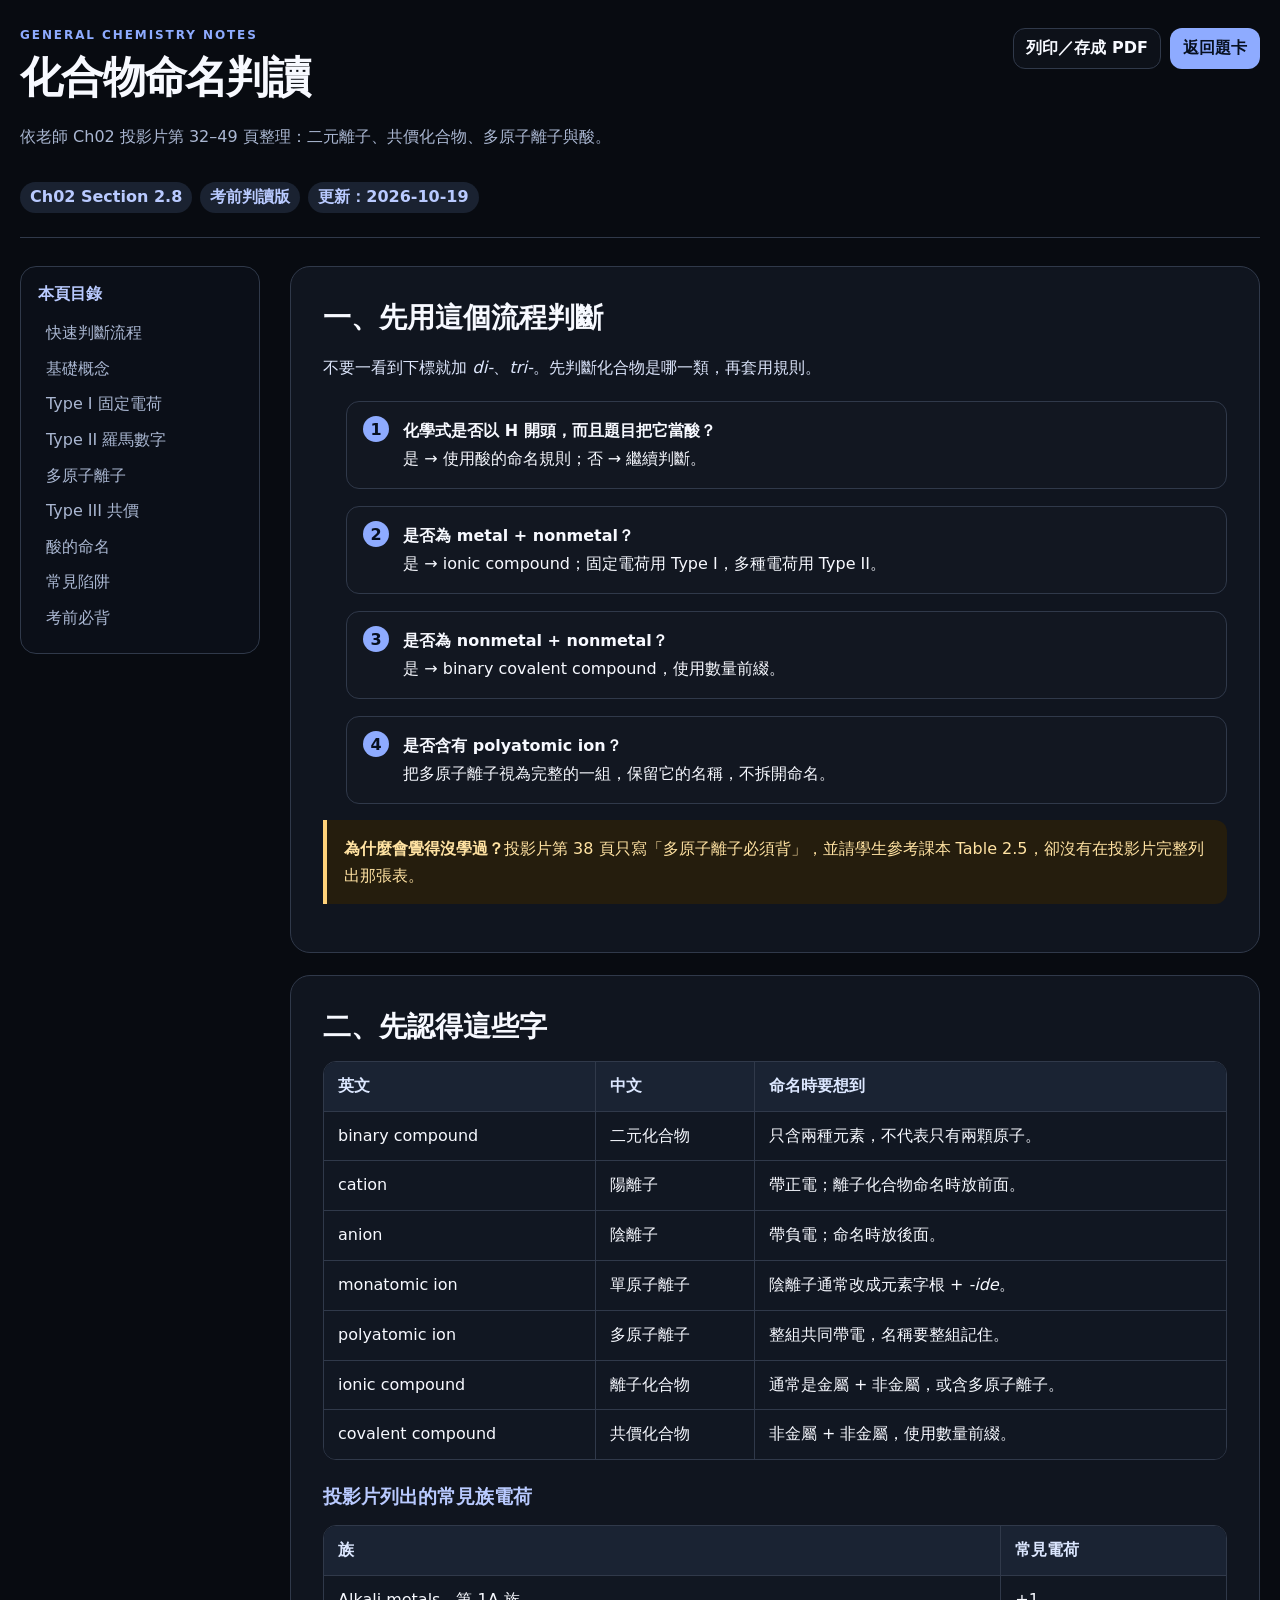
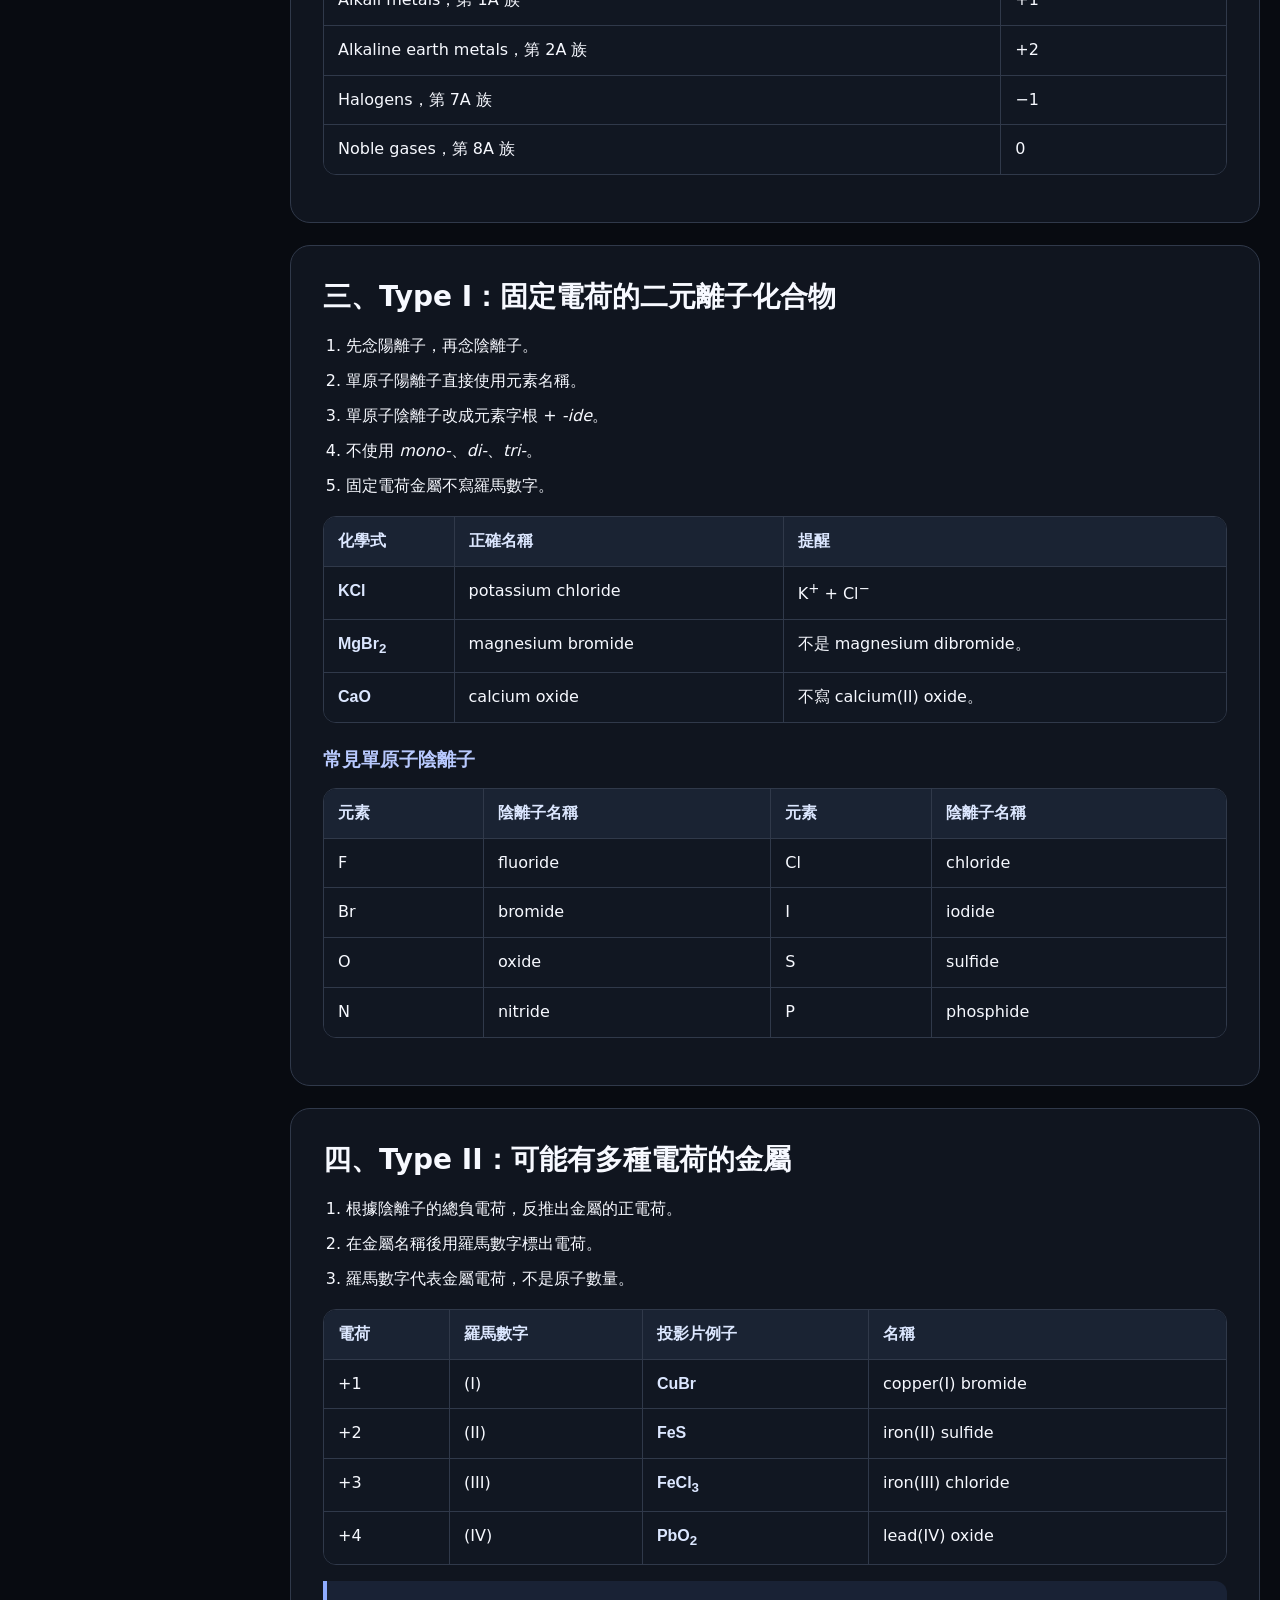
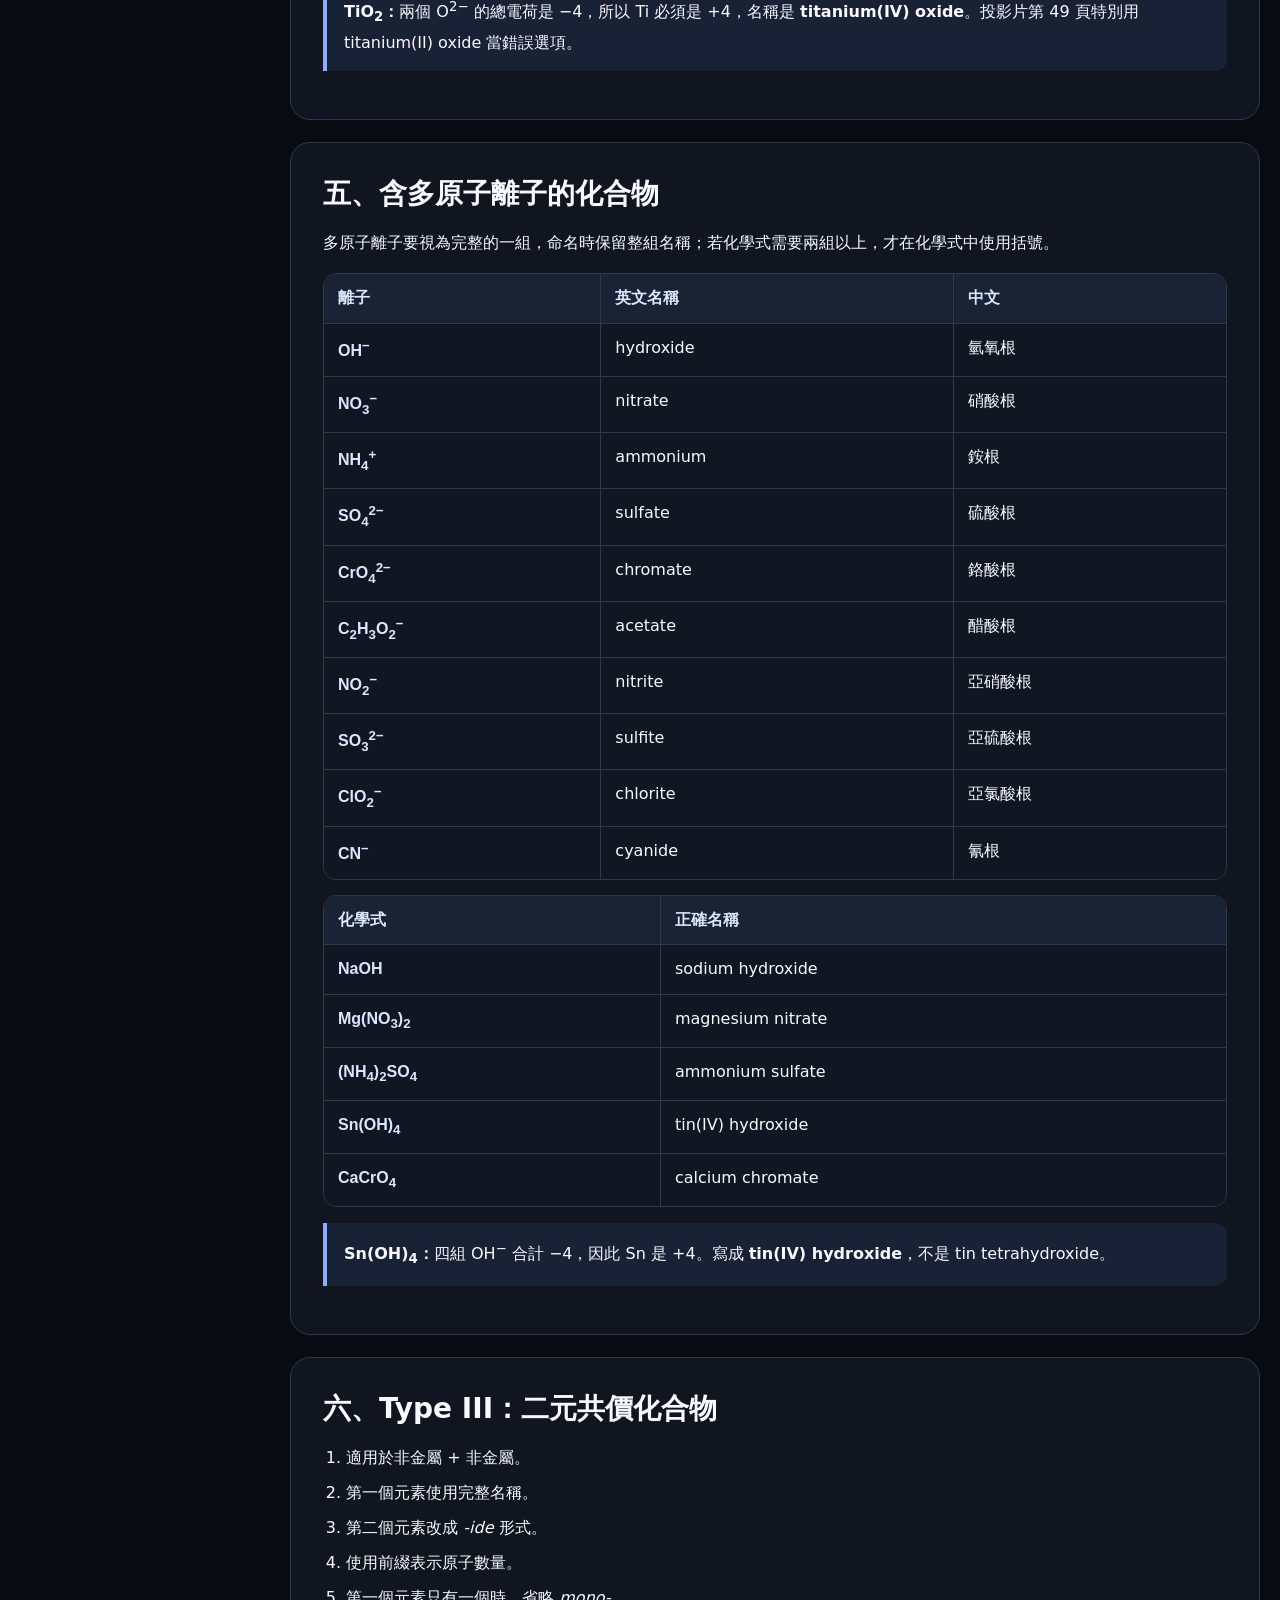
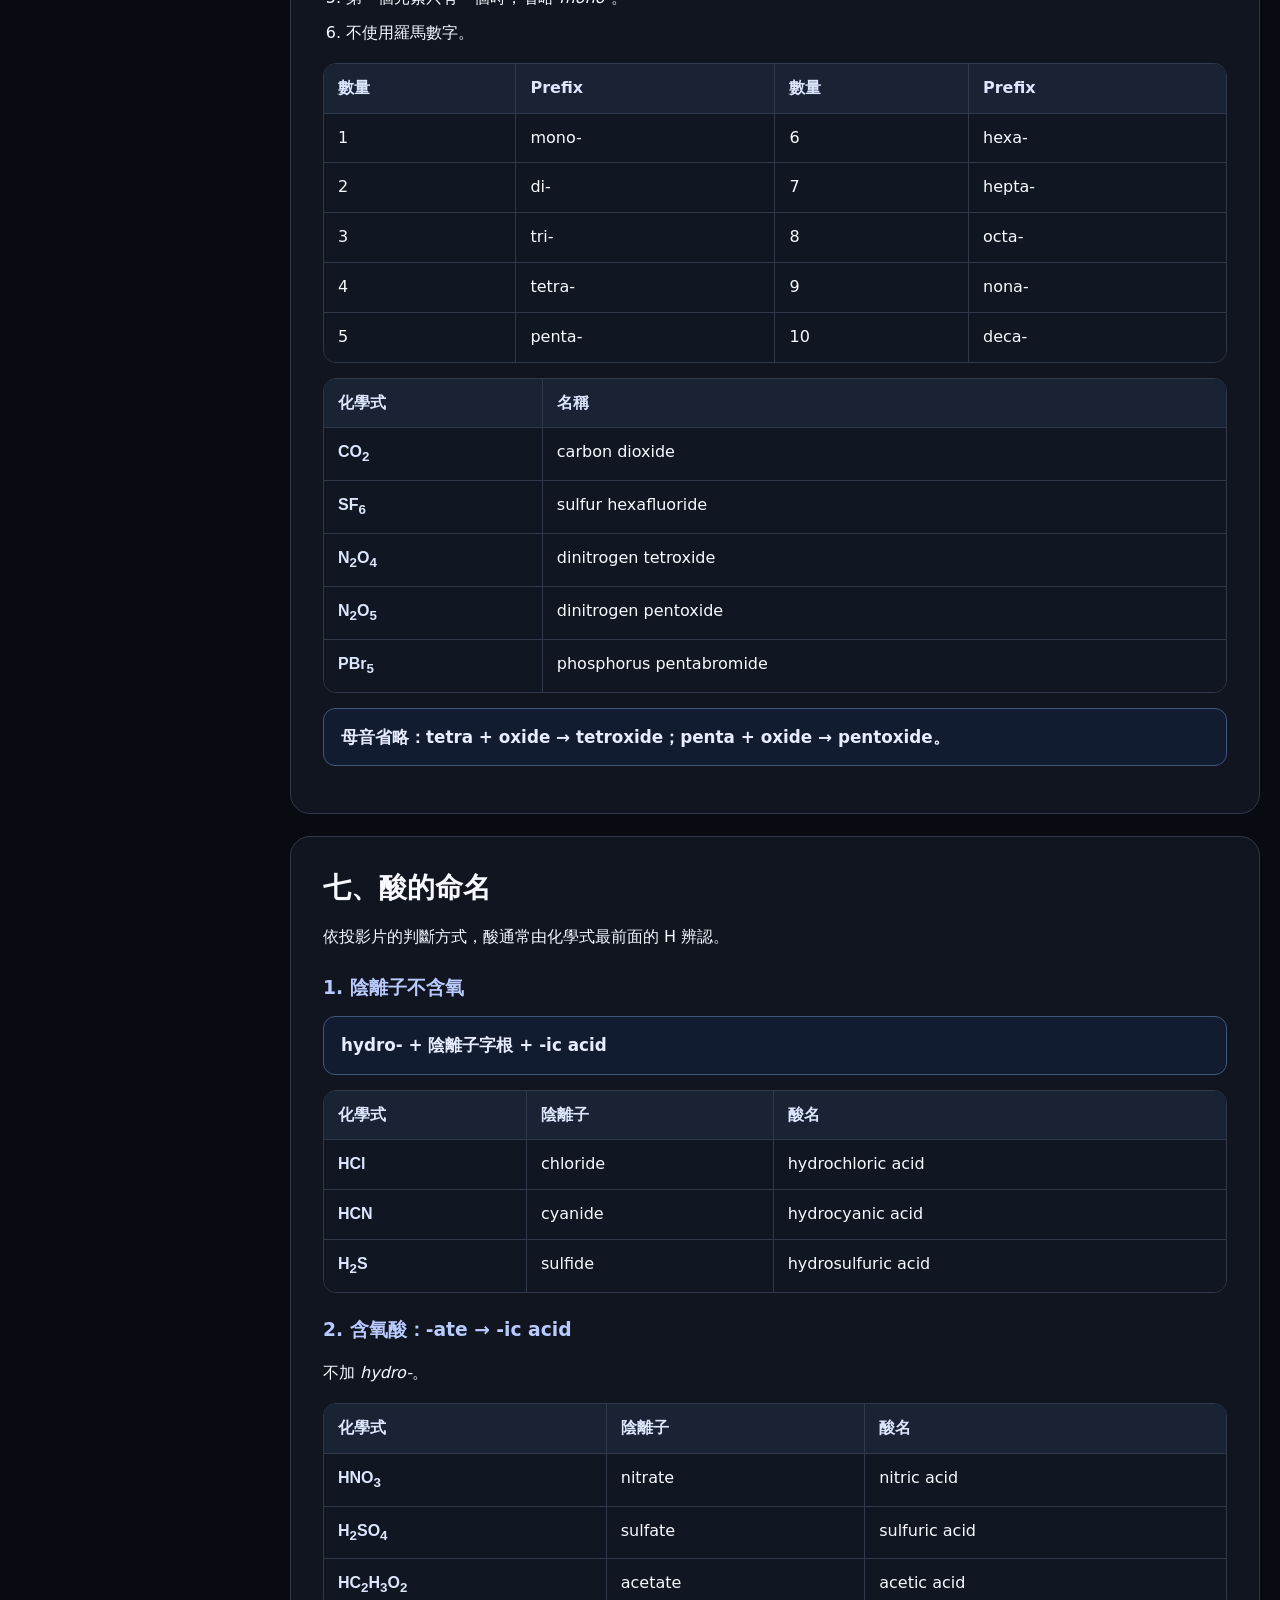
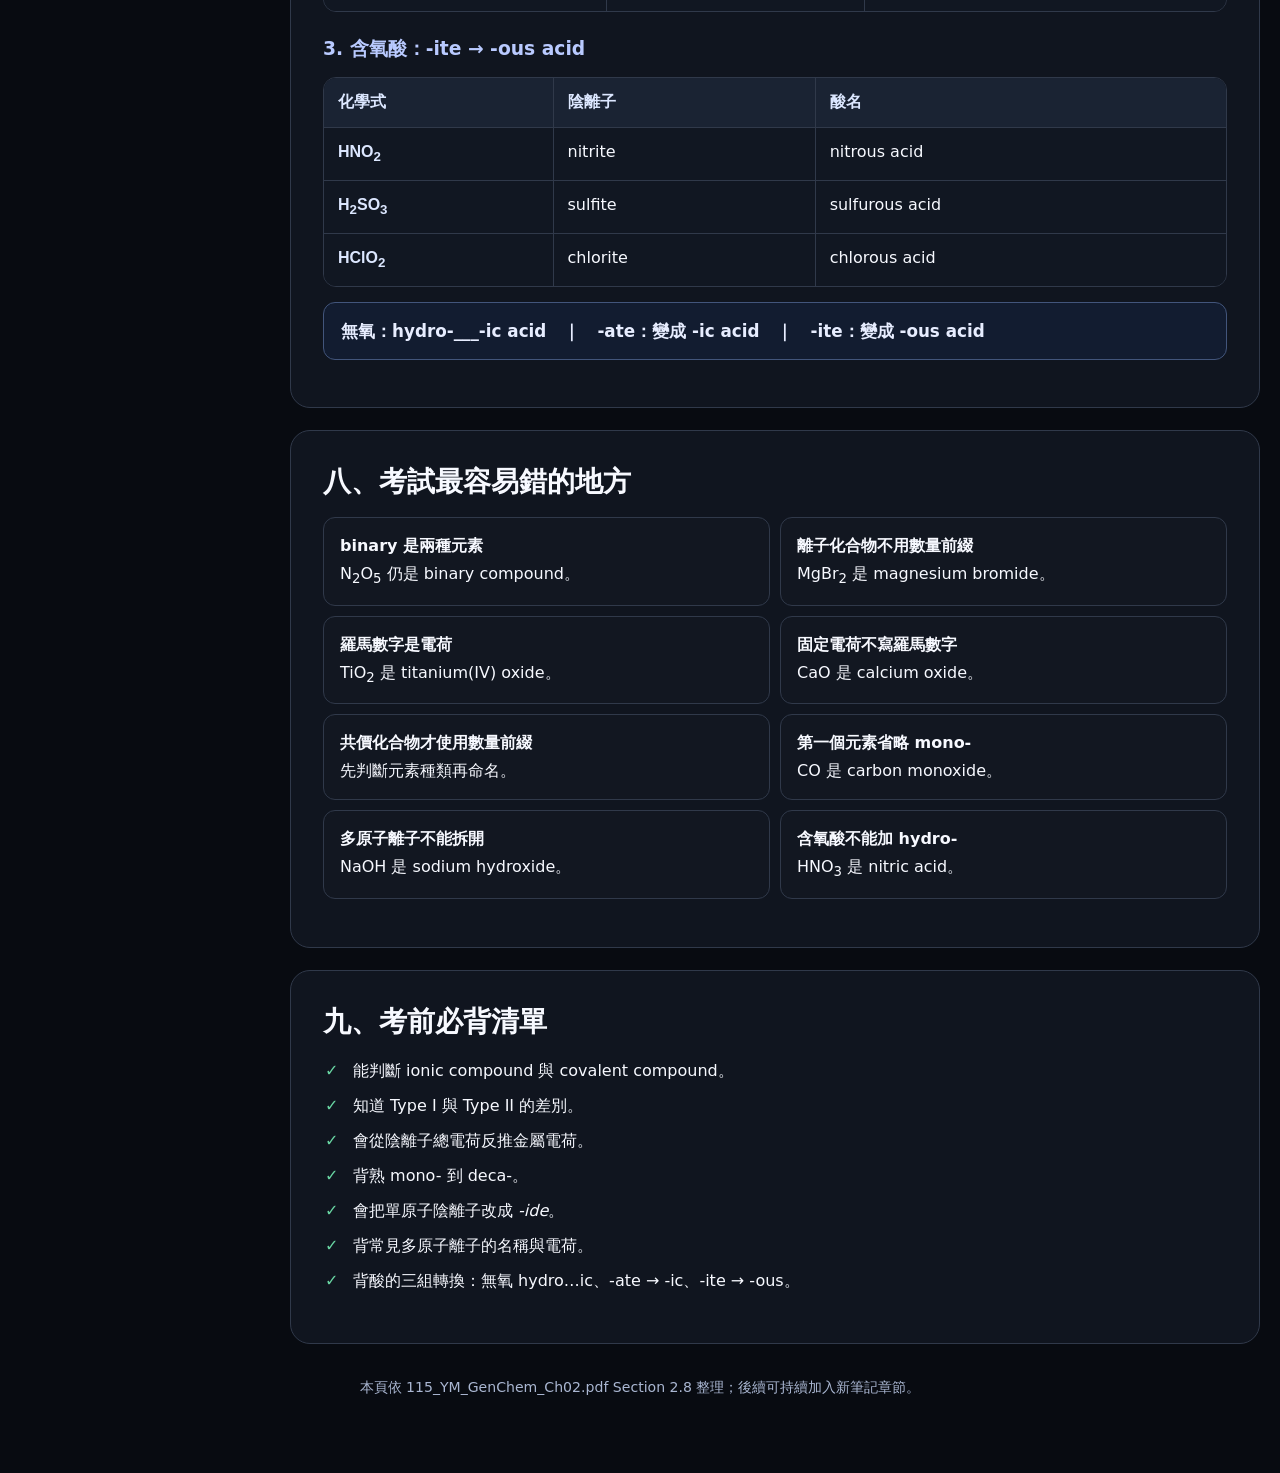
==== notes.html @ 46902994 "Add files via upload" ====
<!doctype html>
<html lang="zh-Hant">
<head>
  <meta charset="utf-8">
  <meta name="viewport" content="width=device-width, initial-scale=1, viewport-fit=cover">
  <meta name="theme-color" content="#080b11">
  <meta name="description" content="化學原理期中考命名規則筆記">
  <title>化原筆記｜化合物命名判讀</title>
  <link rel="stylesheet" href="style.css?v=20261019-notes1">
</head>
<body>
  <main class="notes-shell">
    <header class="notes-hero">
      <div class="notes-hero-row">
        <div>
          <p class="eyebrow">GENERAL CHEMISTRY NOTES</p>
          <h1>化合物命名判讀</h1>
          <p class="subtitle">依老師 Ch02 投影片第 32–49 頁整理：二元離子、共價化合物、多原子離子與酸。</p>
        </div>
        <div class="hero-actions">
          <button class="button ghost compact" type="button" onclick="window.print()">列印／存成 PDF</button>
          <a class="button primary compact button-link" href="index.html">返回題卡</a>
        </div>
      </div>
      <div class="notes-meta">
        <span class="badge">Ch02 Section 2.8</span>
        <span class="badge">考前判讀版</span>
        <span class="badge">更新：2026-10-19</span>
      </div>
    </header>

    <div class="notes-layout">
      <nav class="notes-toc" aria-label="筆記目錄">
        <strong>本頁目錄</strong>
        <a href="#flow">快速判斷流程</a>
        <a href="#basics">基礎概念</a>
        <a href="#type1">Type I 固定電荷</a>
        <a href="#type2">Type II 羅馬數字</a>
        <a href="#polyatomic">多原子離子</a>
        <a href="#covalent">Type III 共價</a>
        <a href="#acids">酸的命名</a>
        <a href="#traps">常見陷阱</a>
        <a href="#checklist">考前必背</a>
      </nav>

      <article class="notes-content">
        <section class="note-section" id="flow">
          <h2>一、先用這個流程判斷</h2>
          <p class="note-lead">不要一看到下標就加 <em>di-</em>、<em>tri-</em>。先判斷化合物是哪一類，再套用規則。</p>
          <ol class="decision-flow">
            <li><strong>化學式是否以 H 開頭，而且題目把它當酸？</strong><br>是 → 使用酸的命名規則；否 → 繼續判斷。</li>
            <li><strong>是否為 metal + nonmetal？</strong><br>是 → ionic compound；固定電荷用 Type I，多種電荷用 Type II。</li>
            <li><strong>是否為 nonmetal + nonmetal？</strong><br>是 → binary covalent compound，使用數量前綴。</li>
            <li><strong>是否含有 polyatomic ion？</strong><br>把多原子離子視為完整的一組，保留它的名稱，不拆開命名。</li>
          </ol>
          <div class="note-callout warning"><strong>為什麼會覺得沒學過？</strong>投影片第 38 頁只寫「多原子離子必須背」，並請學生參考課本 Table 2.5，卻沒有在投影片完整列出那張表。</div>
        </section>

        <section class="note-section" id="basics">
          <h2>二、先認得這些字</h2>
          <div class="table-wrap"><table class="notes-table">
            <thead><tr><th>英文</th><th>中文</th><th>命名時要想到</th></tr></thead>
            <tbody>
              <tr><td>binary compound</td><td>二元化合物</td><td>只含兩種元素，不代表只有兩顆原子。</td></tr>
              <tr><td>cation</td><td>陽離子</td><td>帶正電；離子化合物命名時放前面。</td></tr>
              <tr><td>anion</td><td>陰離子</td><td>帶負電；命名時放後面。</td></tr>
              <tr><td>monatomic ion</td><td>單原子離子</td><td>陰離子通常改成元素字根 + <em>-ide</em>。</td></tr>
              <tr><td>polyatomic ion</td><td>多原子離子</td><td>整組共同帶電，名稱要整組記住。</td></tr>
              <tr><td>ionic compound</td><td>離子化合物</td><td>通常是金屬 + 非金屬，或含多原子離子。</td></tr>
              <tr><td>covalent compound</td><td>共價化合物</td><td>非金屬 + 非金屬，使用數量前綴。</td></tr>
            </tbody>
          </table></div>
          <h3>投影片列出的常見族電荷</h3>
          <div class="table-wrap"><table class="notes-table">
            <thead><tr><th>族</th><th>常見電荷</th></tr></thead>
            <tbody>
              <tr><td>Alkali metals，第 1A 族</td><td>+1</td></tr>
              <tr><td>Alkaline earth metals，第 2A 族</td><td>+2</td></tr>
              <tr><td>Halogens，第 7A 族</td><td>−1</td></tr>
              <tr><td>Noble gases，第 8A 族</td><td>0</td></tr>
            </tbody>
          </table></div>
        </section>

        <section class="note-section" id="type1">
          <h2>三、Type I：固定電荷的二元離子化合物</h2>
          <ol>
            <li>先念陽離子，再念陰離子。</li>
            <li>單原子陽離子直接使用元素名稱。</li>
            <li>單原子陰離子改成元素字根 + <em>-ide</em>。</li>
            <li>不使用 <em>mono-</em>、<em>di-</em>、<em>tri-</em>。</li>
            <li>固定電荷金屬不寫羅馬數字。</li>
          </ol>
          <div class="table-wrap"><table class="notes-table">
            <thead><tr><th>化學式</th><th>正確名稱</th><th>提醒</th></tr></thead>
            <tbody>
              <tr><td class="chem">KCl</td><td>potassium chloride</td><td>K<sup>+</sup> + Cl<sup>−</sup></td></tr>
              <tr><td class="chem">MgBr<sub>2</sub></td><td>magnesium bromide</td><td>不是 magnesium dibromide。</td></tr>
              <tr><td class="chem">CaO</td><td>calcium oxide</td><td>不寫 calcium(II) oxide。</td></tr>
            </tbody>
          </table></div>
          <h3>常見單原子陰離子</h3>
          <div class="table-wrap"><table class="notes-table">
            <thead><tr><th>元素</th><th>陰離子名稱</th><th>元素</th><th>陰離子名稱</th></tr></thead>
            <tbody>
              <tr><td>F</td><td>fluoride</td><td>Cl</td><td>chloride</td></tr>
              <tr><td>Br</td><td>bromide</td><td>I</td><td>iodide</td></tr>
              <tr><td>O</td><td>oxide</td><td>S</td><td>sulfide</td></tr>
              <tr><td>N</td><td>nitride</td><td>P</td><td>phosphide</td></tr>
            </tbody>
          </table></div>
        </section>

        <section class="note-section" id="type2">
          <h2>四、Type II：可能有多種電荷的金屬</h2>
          <ol>
            <li>根據陰離子的總負電荷，反推出金屬的正電荷。</li>
            <li>在金屬名稱後用羅馬數字標出電荷。</li>
            <li>羅馬數字代表金屬電荷，不是原子數量。</li>
          </ol>
          <div class="table-wrap"><table class="notes-table">
            <thead><tr><th>電荷</th><th>羅馬數字</th><th>投影片例子</th><th>名稱</th></tr></thead>
            <tbody>
              <tr><td>+1</td><td>(I)</td><td class="chem">CuBr</td><td>copper(I) bromide</td></tr>
              <tr><td>+2</td><td>(II)</td><td class="chem">FeS</td><td>iron(II) sulfide</td></tr>
              <tr><td>+3</td><td>(III)</td><td class="chem">FeCl<sub>3</sub></td><td>iron(III) chloride</td></tr>
              <tr><td>+4</td><td>(IV)</td><td class="chem">PbO<sub>2</sub></td><td>lead(IV) oxide</td></tr>
            </tbody>
          </table></div>
          <div class="note-callout"><strong>TiO<sub>2</sub>：</strong>兩個 O<sup>2−</sup> 的總電荷是 −4，所以 Ti 必須是 +4，名稱是 <strong>titanium(IV) oxide</strong>。投影片第 49 頁特別用 titanium(II) oxide 當錯誤選項。</div>
        </section>

        <section class="note-section" id="polyatomic">
          <h2>五、含多原子離子的化合物</h2>
          <p>多原子離子要視為完整的一組，命名時保留整組名稱；若化學式需要兩組以上，才在化學式中使用括號。</p>
          <div class="table-wrap"><table class="notes-table">
            <thead><tr><th>離子</th><th>英文名稱</th><th>中文</th></tr></thead>
            <tbody>
              <tr><td class="chem">OH<sup>−</sup></td><td>hydroxide</td><td>氫氧根</td></tr>
              <tr><td class="chem">NO<sub>3</sub><sup>−</sup></td><td>nitrate</td><td>硝酸根</td></tr>
              <tr><td class="chem">NH<sub>4</sub><sup>+</sup></td><td>ammonium</td><td>銨根</td></tr>
              <tr><td class="chem">SO<sub>4</sub><sup>2−</sup></td><td>sulfate</td><td>硫酸根</td></tr>
              <tr><td class="chem">CrO<sub>4</sub><sup>2−</sup></td><td>chromate</td><td>鉻酸根</td></tr>
              <tr><td class="chem">C<sub>2</sub>H<sub>3</sub>O<sub>2</sub><sup>−</sup></td><td>acetate</td><td>醋酸根</td></tr>
              <tr><td class="chem">NO<sub>2</sub><sup>−</sup></td><td>nitrite</td><td>亞硝酸根</td></tr>
              <tr><td class="chem">SO<sub>3</sub><sup>2−</sup></td><td>sulfite</td><td>亞硫酸根</td></tr>
              <tr><td class="chem">ClO<sub>2</sub><sup>−</sup></td><td>chlorite</td><td>亞氯酸根</td></tr>
              <tr><td class="chem">CN<sup>−</sup></td><td>cyanide</td><td>氰根</td></tr>
            </tbody>
          </table></div>
          <div class="table-wrap"><table class="notes-table">
            <thead><tr><th>化學式</th><th>正確名稱</th></tr></thead>
            <tbody>
              <tr><td class="chem">NaOH</td><td>sodium hydroxide</td></tr>
              <tr><td class="chem">Mg(NO<sub>3</sub>)<sub>2</sub></td><td>magnesium nitrate</td></tr>
              <tr><td class="chem">(NH<sub>4</sub>)<sub>2</sub>SO<sub>4</sub></td><td>ammonium sulfate</td></tr>
              <tr><td class="chem">Sn(OH)<sub>4</sub></td><td>tin(IV) hydroxide</td></tr>
              <tr><td class="chem">CaCrO<sub>4</sub></td><td>calcium chromate</td></tr>
            </tbody>
          </table></div>
          <div class="note-callout"><strong>Sn(OH)<sub>4</sub>：</strong>四組 OH<sup>−</sup> 合計 −4，因此 Sn 是 +4。寫成 <strong>tin(IV) hydroxide</strong>，不是 tin tetrahydroxide。</div>
        </section>

        <section class="note-section" id="covalent">
          <h2>六、Type III：二元共價化合物</h2>
          <ol>
            <li>適用於非金屬 + 非金屬。</li>
            <li>第一個元素使用完整名稱。</li>
            <li>第二個元素改成 <em>-ide</em> 形式。</li>
            <li>使用前綴表示原子數量。</li>
            <li>第一個元素只有一個時，省略 <em>mono-</em>。</li>
            <li>不使用羅馬數字。</li>
          </ol>
          <div class="table-wrap"><table class="notes-table">
            <thead><tr><th>數量</th><th>Prefix</th><th>數量</th><th>Prefix</th></tr></thead>
            <tbody>
              <tr><td>1</td><td>mono-</td><td>6</td><td>hexa-</td></tr>
              <tr><td>2</td><td>di-</td><td>7</td><td>hepta-</td></tr>
              <tr><td>3</td><td>tri-</td><td>8</td><td>octa-</td></tr>
              <tr><td>4</td><td>tetra-</td><td>9</td><td>nona-</td></tr>
              <tr><td>5</td><td>penta-</td><td>10</td><td>deca-</td></tr>
            </tbody>
          </table></div>
          <div class="table-wrap"><table class="notes-table">
            <thead><tr><th>化學式</th><th>名稱</th></tr></thead>
            <tbody>
              <tr><td class="chem">CO<sub>2</sub></td><td>carbon dioxide</td></tr>
              <tr><td class="chem">SF<sub>6</sub></td><td>sulfur hexafluoride</td></tr>
              <tr><td class="chem">N<sub>2</sub>O<sub>4</sub></td><td>dinitrogen tetroxide</td></tr>
              <tr><td class="chem">N<sub>2</sub>O<sub>5</sub></td><td>dinitrogen pentoxide</td></tr>
              <tr><td class="chem">PBr<sub>5</sub></td><td>phosphorus pentabromide</td></tr>
            </tbody>
          </table></div>
          <div class="memory-rule">母音省略：tetra + oxide → tetroxide；penta + oxide → pentoxide。</div>
        </section>

        <section class="note-section" id="acids">
          <h2>七、酸的命名</h2>
          <p>依投影片的判斷方式，酸通常由化學式最前面的 H 辨認。</p>
          <h3>1. 陰離子不含氧</h3>
          <div class="memory-rule">hydro- + 陰離子字根 + -ic acid</div>
          <div class="table-wrap"><table class="notes-table">
            <thead><tr><th>化學式</th><th>陰離子</th><th>酸名</th></tr></thead>
            <tbody>
              <tr><td class="chem">HCl</td><td>chloride</td><td>hydrochloric acid</td></tr>
              <tr><td class="chem">HCN</td><td>cyanide</td><td>hydrocyanic acid</td></tr>
              <tr><td class="chem">H<sub>2</sub>S</td><td>sulfide</td><td>hydrosulfuric acid</td></tr>
            </tbody>
          </table></div>
          <h3>2. 含氧酸：-ate → -ic acid</h3>
          <p>不加 <em>hydro-</em>。</p>
          <div class="table-wrap"><table class="notes-table">
            <thead><tr><th>化學式</th><th>陰離子</th><th>酸名</th></tr></thead>
            <tbody>
              <tr><td class="chem">HNO<sub>3</sub></td><td>nitrate</td><td>nitric acid</td></tr>
              <tr><td class="chem">H<sub>2</sub>SO<sub>4</sub></td><td>sulfate</td><td>sulfuric acid</td></tr>
              <tr><td class="chem">HC<sub>2</sub>H<sub>3</sub>O<sub>2</sub></td><td>acetate</td><td>acetic acid</td></tr>
            </tbody>
          </table></div>
          <h3>3. 含氧酸：-ite → -ous acid</h3>
          <div class="table-wrap"><table class="notes-table">
            <thead><tr><th>化學式</th><th>陰離子</th><th>酸名</th></tr></thead>
            <tbody>
              <tr><td class="chem">HNO<sub>2</sub></td><td>nitrite</td><td>nitrous acid</td></tr>
              <tr><td class="chem">H<sub>2</sub>SO<sub>3</sub></td><td>sulfite</td><td>sulfurous acid</td></tr>
              <tr><td class="chem">HClO<sub>2</sub></td><td>chlorite</td><td>chlorous acid</td></tr>
            </tbody>
          </table></div>
          <div class="memory-rule">無氧：hydro-___-ic acid　｜　-ate：變成 -ic acid　｜　-ite：變成 -ous acid</div>
        </section>

        <section class="note-section" id="traps">
          <h2>八、考試最容易錯的地方</h2>
          <ul class="trap-list">
            <li><strong>binary 是兩種元素</strong><br>N<sub>2</sub>O<sub>5</sub> 仍是 binary compound。</li>
            <li><strong>離子化合物不用數量前綴</strong><br>MgBr<sub>2</sub> 是 magnesium bromide。</li>
            <li><strong>羅馬數字是電荷</strong><br>TiO<sub>2</sub> 是 titanium(IV) oxide。</li>
            <li><strong>固定電荷不寫羅馬數字</strong><br>CaO 是 calcium oxide。</li>
            <li><strong>共價化合物才使用數量前綴</strong><br>先判斷元素種類再命名。</li>
            <li><strong>第一個元素省略 mono-</strong><br>CO 是 carbon monoxide。</li>
            <li><strong>多原子離子不能拆開</strong><br>NaOH 是 sodium hydroxide。</li>
            <li><strong>含氧酸不能加 hydro-</strong><br>HNO<sub>3</sub> 是 nitric acid。</li>
          </ul>
        </section>

        <section class="note-section" id="checklist">
          <h2>九、考前必背清單</h2>
          <ul class="check-list">
            <li>能判斷 ionic compound 與 covalent compound。</li>
            <li>知道 Type I 與 Type II 的差別。</li>
            <li>會從陰離子總電荷反推金屬電荷。</li>
            <li>背熟 mono- 到 deca-。</li>
            <li>會把單原子陰離子改成 <em>-ide</em>。</li>
            <li>背常見多原子離子的名稱與電荷。</li>
            <li>背酸的三組轉換：無氧 hydro…ic、-ate → -ic、-ite → -ous。</li>
          </ul>
        </section>
      </article>
    </div>
    <footer class="notes-footer">本頁依 115_YM_GenChem_Ch02.pdf Section 2.8 整理；後續可持續加入新筆記章節。</footer>
  </main>
</body>
</html>
---- style.css ----
:root {
  color-scheme: dark;
  --bg: #080b11;
  --surface: #111620;
  --surface-2: #181f2b;
  --line: #30394a;
  --text: #f7f9ff;
  --muted: #aab7d2;
  --accent: #8eabff;
  --accent-2: #b9caff;
  --good: #69d6a3;
  --bad: #ff7e8c;
  --warn: #ffd27a;
  --star: #ffc85a;
  font-family: Inter, ui-sans-serif, system-ui, -apple-system, BlinkMacSystemFont, "Segoe UI", sans-serif;
}
* { box-sizing: border-box; }
body { margin: 0; min-height: 100vh; background: radial-gradient(circle at 80% -10%, #172442 0, transparent 34rem), var(--bg); color: var(--text); }
button, input, select, textarea { font: inherit; }
button { cursor: pointer; }
.app-shell { width: min(1180px, calc(100% - 28px)); margin: 0 auto; padding: 28px 0 48px; }
.hero { display: flex; align-items: flex-start; justify-content: space-between; gap: 22px; }
.hero-actions { display: flex; gap: 9px; align-items: center; }
.eyebrow { margin: 0 0 6px; color: var(--accent); font-size: .75rem; font-weight: 800; letter-spacing: .16em; }
h1 { margin: 0; font-size: clamp(1.75rem, 4vw, 2.7rem); letter-spacing: -.04em; }
h2 { margin: 0; font-size: 1.45rem; }
.subtitle, .dialog-copy { color: var(--muted); line-height: 1.7; }
.bank-tabs { display: grid; grid-template-columns: repeat(2, 1fr); gap: 10px; margin: 24px 0 14px; }
.bank-tab { display: flex; align-items: center; justify-content: space-between; border: 1px solid var(--line); border-radius: 15px; padding: 15px 18px; color: var(--muted); background: #0d1119; font-weight: 800; }
.bank-tab strong { color: inherit; font-size: 1.2rem; }
.bank-tab.active { border-color: var(--accent); color: #07101f; background: var(--accent); }
.dashboard { display: grid; grid-template-columns: repeat(4, 1fr); border: 1px solid var(--line); border-radius: 16px; overflow: hidden; background: rgba(17,22,32,.86); }
.dashboard div { padding: 13px 16px; border-right: 1px solid var(--line); }
.dashboard div:last-child { border-right: 0; }
.dashboard strong, .dashboard span { display: block; }
.dashboard strong { font-size: 1.45rem; }
.dashboard span { color: var(--muted); font-size: .84rem; margin-top: 2px; }
.toolbar { display: flex; flex-wrap: wrap; justify-content: flex-end; gap: 9px; margin: 14px 0; }
.button { border: 1px solid var(--line); border-radius: 12px; padding: 10px 15px; color: var(--text); background: var(--surface-2); font-weight: 800; }
.button:hover { border-color: var(--accent); }
.button.primary { background: var(--accent); color: #07101f; border-color: transparent; }
.button.compact { padding: 9px 12px; white-space: nowrap; }
.button.ghost { background: #0d1119; }
.button-link { display: inline-flex; align-items: center; justify-content: center; text-decoration: none; }
.button:disabled { cursor: not-allowed; opacity: .55; }
.progress-track { height: 8px; overflow: hidden; border-radius: 999px; background: #1b2230; }
#progress-bar { width: 0; height: 100%; background: linear-gradient(90deg, #779dff, #b0c2ff); transition: width .25s; }
.mode-banner { margin: 12px 0 0; padding: 10px 14px; border: 1px solid #725b21; border-radius: 12px; color: #ffe2a2; background: #251d0d; }
.question-card { margin-top: 18px; min-height: 510px; padding: clamp(20px, 4vw, 34px); border: 1px solid var(--line); border-radius: 22px; background: rgba(17,22,32,.96); box-shadow: 0 20px 80px rgba(0,0,0,.24); }
.loading, .empty-state { display: grid; place-items: center; min-height: 390px; color: var(--muted); text-align: center; }
.meta-row { display: flex; flex-wrap: wrap; gap: 9px; align-items: center; color: var(--muted); font-size: .9rem; }
.badge { padding: 5px 10px; border-radius: 999px; color: var(--accent-2); background: #1a2231; font-weight: 800; }
.badge.warning { color: #251b05; background: var(--warn); }
.question-card h2 { margin: 26px 0 10px; font-size: clamp(1.3rem, 3.2vw, 1.85rem); line-height: 1.42; white-space: pre-line; }
.instruction { margin: 0 0 20px; color: var(--muted); }
.question-assets { display: grid; gap: 12px; margin: 18px 0 22px; }
.question-assets img { display: block; width: min(100%, 900px); max-height: 560px; margin: 0 auto; object-fit: contain; border: 1px solid var(--line); border-radius: 14px; background: #fff; }
.options { display: grid; gap: 11px; }
.option { display: flex; gap: 14px; align-items: flex-start; padding: 15px 17px; border: 1px solid var(--line); border-radius: 14px; line-height: 1.5; background: #121721; }
.option:hover { border-color: #65779d; }
.option input { flex: 0 0 auto; width: 19px; height: 19px; margin-top: 2px; accent-color: var(--accent); }
.answer-input, .history-controls input, .history-controls select, .dialog input { width: 100%; border: 1px solid var(--line); border-radius: 11px; padding: 12px 13px; color: var(--text); background: #0c1017; }
textarea.answer-input { min-height: 140px; resize: vertical; }
.source-warning { margin: 18px 0; padding: 14px 16px; border: 1px solid #725b21; border-radius: 12px; color: #ffe2a2; background: #251d0d; line-height: 1.6; }
.card-footer { display: flex; justify-content: space-between; gap: 12px; align-items: center; margin-top: 24px; }
.card-actions { display: flex; gap: 9px; }
.star-button { min-width: 48px; border-color: #4b5568; font-size: 1.3rem; }
.star-button.active { color: #171005; border-color: var(--star); background: var(--star); }
.result { margin-top: 22px; padding: 18px 20px; border-left: 4px solid var(--accent); border-radius: 0 14px 14px 0; background: #1a202b; line-height: 1.68; }
.result.correct { border-color: var(--good); }
.result.incorrect { border-color: var(--bad); }
.result.warning { border-color: var(--warn); }
.result h3 { margin: 0 0 7px; }
.result p { margin: 7px 0; white-space: pre-line; }
.answer-line { color: #e7edff; }
.discrepancy { color: #ffe2a2; }
.save-note { text-align: center; color: var(--muted); font-size: .85rem; }
.sync-dot { display: inline-block; width: 8px; height: 8px; margin-right: 7px; border-radius: 50%; background: #687387; }
.sync-dot.online { background: var(--good); }
.dialog { width: min(560px, calc(100% - 24px)); max-height: min(86vh, 820px); border: 1px solid var(--line); border-radius: 19px; padding: 0; color: var(--text); background: #10151e; box-shadow: 0 25px 100px rgba(0,0,0,.7); }
.dialog.wide { width: min(1000px, calc(100% - 24px)); }
.dialog::backdrop { background: rgba(0,0,0,.72); backdrop-filter: blur(4px); }
.dialog-head { position: sticky; top: 0; z-index: 2; display: flex; justify-content: space-between; gap: 16px; align-items: center; padding: 20px; border-bottom: 1px solid var(--line); background: #10151e; }
.icon-button { width: 40px; height: 40px; border: 1px solid var(--line); border-radius: 50%; color: var(--text); background: transparent; font-size: 1.6rem; }
.history-controls { display: grid; grid-template-columns: 1fr 190px; gap: 10px; padding: 16px 20px; }
.history-list { display: grid; gap: 10px; padding: 0 20px 22px; }
.history-item { border: 1px solid var(--line); border-radius: 14px; padding: 15px; background: #141a24; }
.history-item summary { cursor: pointer; list-style: none; }
.history-item summary::-webkit-details-marker { display: none; }
.history-title { margin-top: 8px; line-height: 1.45; font-weight: 750; white-space: pre-line; }
.history-badges { display: flex; flex-wrap: wrap; gap: 7px; color: var(--muted); font-size: .8rem; }
.history-body { margin-top: 14px; padding-top: 12px; border-top: 1px solid var(--line); color: #dce4f8; line-height: 1.6; }
.history-body p { white-space: pre-line; }
.history-star { float: right; color: var(--star); }
#account-signed-out, #account-signed-in, .auth-message { padding: 0 20px 20px; }
.dialog label { display: grid; gap: 7px; margin: 14px 0; color: var(--muted); }
.dialog-actions { display: flex; gap: 10px; }
.auth-message { color: var(--accent-2); }
.hidden { display: none !important; }

/* Notes */
.notes-shell { width: min(1240px, calc(100% - 28px)); margin: 0 auto; padding: 28px 0 64px; }
.notes-hero { padding-bottom: 24px; border-bottom: 1px solid var(--line); }
.notes-hero-row { display: flex; justify-content: space-between; align-items: flex-start; gap: 24px; }
.notes-meta { display: flex; flex-wrap: wrap; gap: 8px; margin-top: 16px; }
.notes-layout { display: grid; grid-template-columns: 240px minmax(0, 1fr); gap: 30px; margin-top: 28px; }
.notes-toc { position: sticky; top: 18px; align-self: start; padding: 17px; border: 1px solid var(--line); border-radius: 16px; background: rgba(13,17,25,.92); }
.notes-toc strong { display: block; margin-bottom: 10px; color: var(--accent-2); }
.notes-toc a { display: block; padding: 7px 8px; border-radius: 8px; color: var(--muted); text-decoration: none; line-height: 1.35; }
.notes-toc a:hover { color: var(--text); background: var(--surface-2); }
.notes-content { min-width: 0; }
.note-section { margin-bottom: 22px; padding: clamp(20px, 4vw, 32px); border: 1px solid var(--line); border-radius: 20px; background: rgba(17,22,32,.94); scroll-margin-top: 18px; }
.note-section h2 { margin-bottom: 15px; font-size: clamp(1.3rem, 3vw, 1.75rem); }
.note-section h3 { margin: 24px 0 10px; color: var(--accent-2); }
.note-section p, .note-section li { line-height: 1.75; }
.note-section ul, .note-section ol { padding-left: 1.45rem; }
.note-section li + li { margin-top: 7px; }
.note-lead { font-size: 1.03rem; color: #dce5fb; }
.note-callout { margin: 16px 0; padding: 15px 17px; border-left: 4px solid var(--accent); border-radius: 0 12px 12px 0; background: #192235; line-height: 1.7; }
.note-callout.warning { border-left-color: var(--warn); background: #251d0d; color: #ffe2a2; }
.memory-rule { margin: 15px 0; padding: 14px 17px; border: 1px solid #42557b; border-radius: 12px; color: #e7edff; background: #121c30; font-size: 1.05rem; font-weight: 800; line-height: 1.7; }
.decision-flow { display: grid; gap: 10px; margin: 18px 0 0; padding: 0; list-style: none; counter-reset: decision; }
.decision-flow li { position: relative; padding: 15px 17px 15px 56px; border: 1px solid var(--line); border-radius: 13px; background: #121721; counter-increment: decision; }
.decision-flow li::before { content: counter(decision); position: absolute; left: 16px; top: 14px; display: grid; place-items: center; width: 26px; height: 26px; border-radius: 50%; color: #07101f; background: var(--accent); font-weight: 900; }
.table-wrap { width: 100%; overflow-x: auto; margin: 15px 0; border: 1px solid var(--line); border-radius: 13px; }
.notes-table { width: 100%; border-collapse: collapse; min-width: 560px; background: #111722; }
.notes-table th, .notes-table td { padding: 12px 14px; border-right: 1px solid var(--line); border-bottom: 1px solid var(--line); text-align: left; vertical-align: top; line-height: 1.55; }
.notes-table th:last-child, .notes-table td:last-child { border-right: 0; }
.notes-table tr:last-child td { border-bottom: 0; }
.notes-table th { color: #dce7ff; background: #1a2333; }
.notes-table code, .chem { color: #dce7ff; font-family: "Segoe UI", sans-serif; font-weight: 750; white-space: nowrap; }
.trap-list { display: grid; grid-template-columns: repeat(2, minmax(0, 1fr)); gap: 10px; padding: 0 !important; list-style: none; }
.trap-list li { margin: 0 !important; padding: 14px 16px; border: 1px solid var(--line); border-radius: 12px; background: #121721; }
.check-list { list-style: none; padding: 0 !important; }
.check-list li { position: relative; padding-left: 30px; }
.check-list li::before { content: "✓"; position: absolute; left: 2px; color: var(--good); font-weight: 900; }
.notes-footer { padding: 12px 0; color: var(--muted); text-align: center; font-size: .88rem; }
@media print {
  :root { color-scheme: light; --text: #111; --muted: #444; --line: #bbb; --accent-2: #173f87; }
  body { background: white; color: #111; }
  .notes-shell { width: 100%; padding: 0; }
  .notes-toc, .hero-actions { display: none; }
  .notes-layout { display: block; }
  .note-section { break-inside: avoid; background: white; box-shadow: none; }
  .notes-table, .notes-table th { background: white; }
}
@media (max-width: 700px) {
  .app-shell { width: min(100% - 18px, 1180px); padding-top: 16px; }
  .hero { align-items: center; }
  .subtitle { font-size: .9rem; }
  .dashboard { grid-template-columns: 1fr 1fr; }
  .dashboard div:nth-child(2) { border-right: 0; }
  .dashboard div:nth-child(-n+2) { border-bottom: 1px solid var(--line); }
  .toolbar { display: grid; grid-template-columns: 1fr 1fr; }
  .toolbar .button:first-child { grid-column: 1 / -1; }
  .bank-tab { flex-direction: column; gap: 3px; text-align: center; }
  .question-card { min-height: 480px; padding: 19px 16px; border-radius: 17px; }
  .card-footer { align-items: flex-end; }
  .history-controls { grid-template-columns: 1fr; }
  .notes-layout { grid-template-columns: 1fr; }
  .notes-toc { position: static; }
  .trap-list { grid-template-columns: 1fr; }
}
@media (max-width: 440px) {
  .hero { display: block; }
  .hero-actions { margin-top: 12px; }
  .notes-hero-row { display: block; }
  .bank-tab { padding: 12px; }
  .toolbar { grid-template-columns: 1fr; }
  .toolbar .button:first-child { grid-column: auto; }
  .card-actions { margin-left: auto; }
}
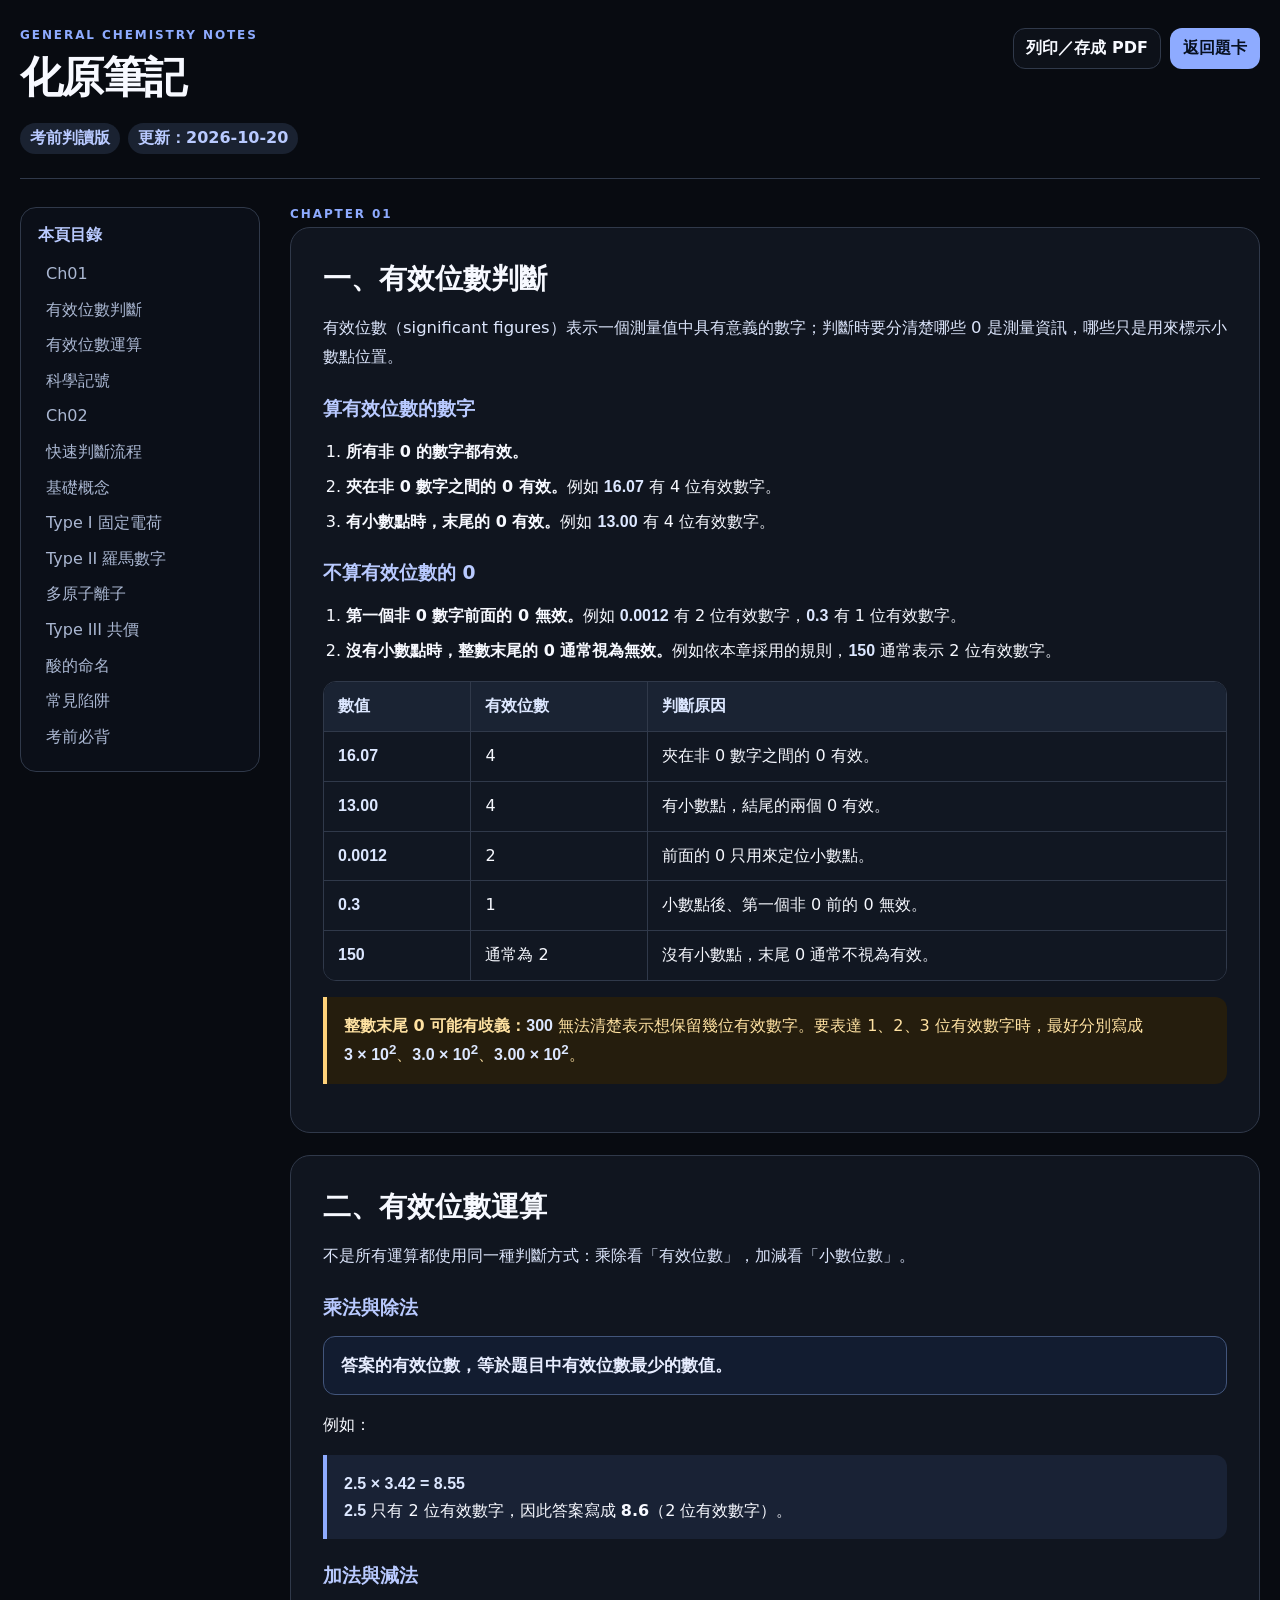
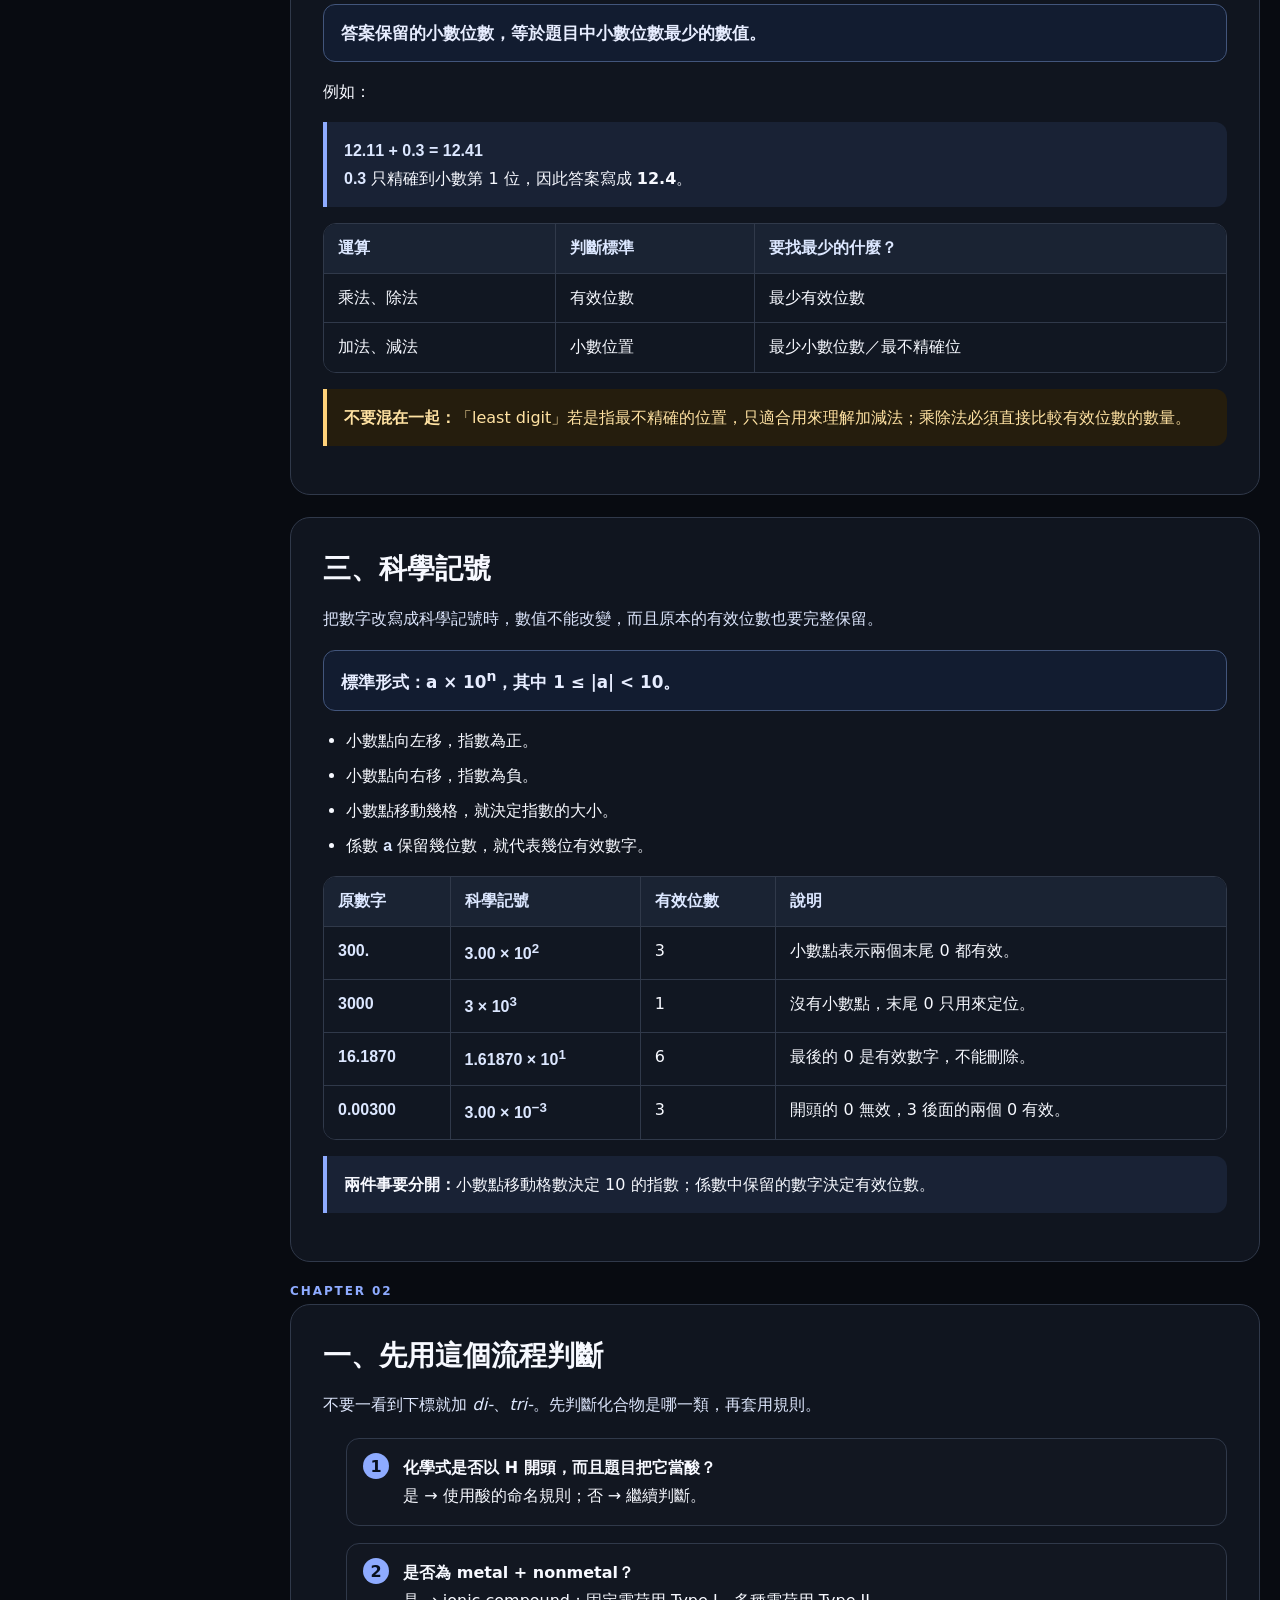
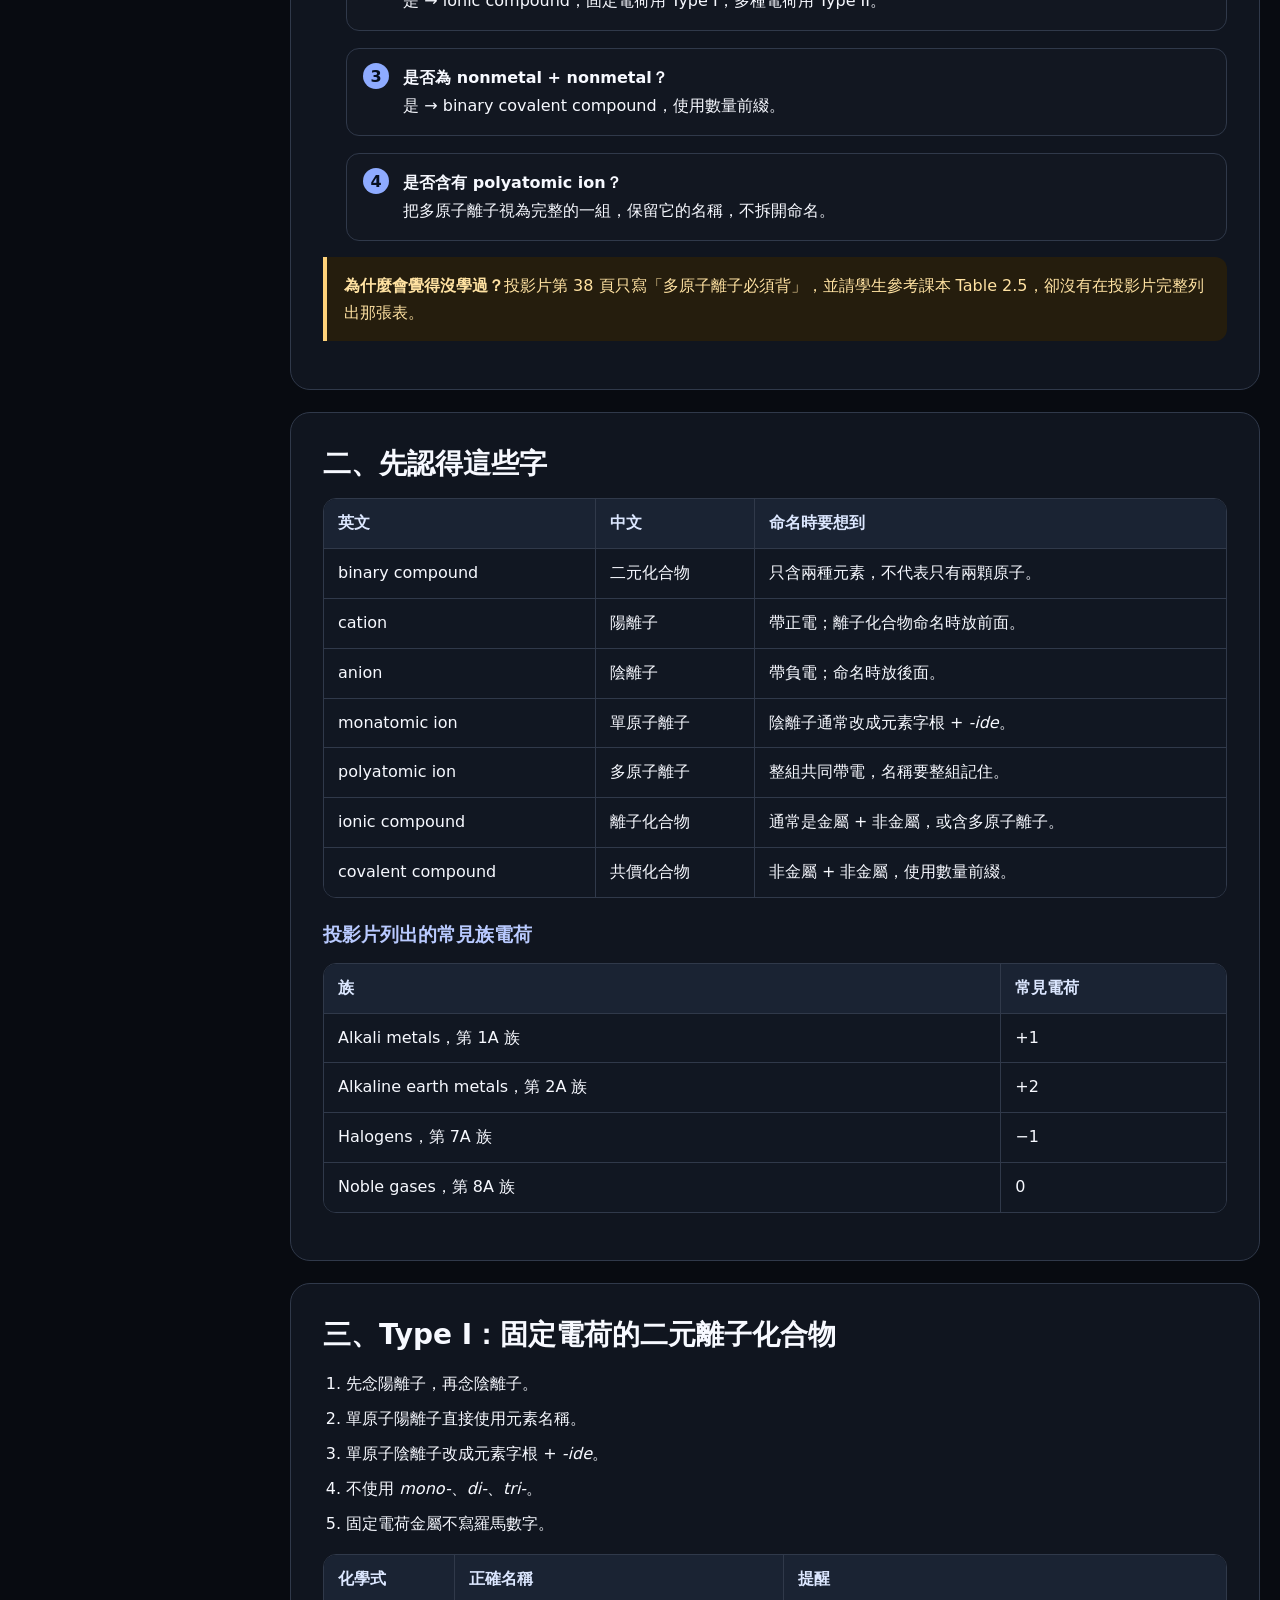
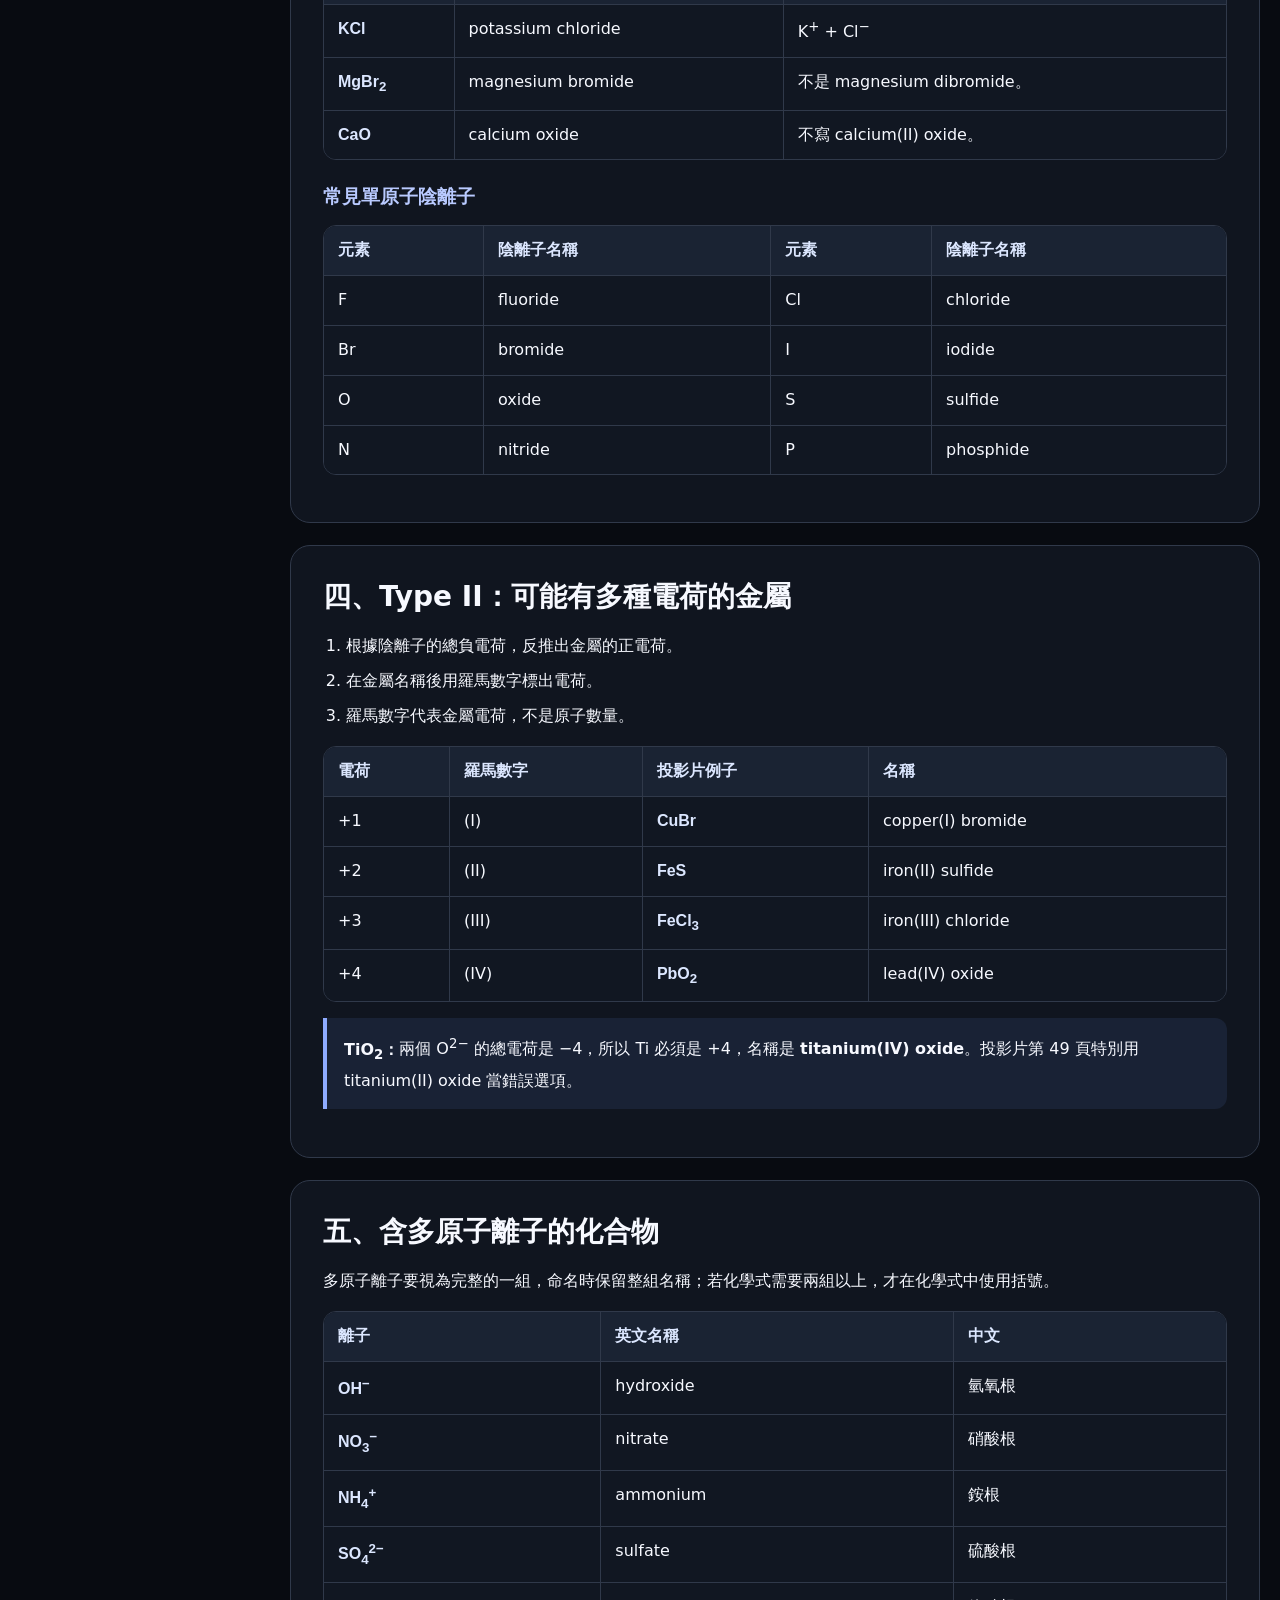
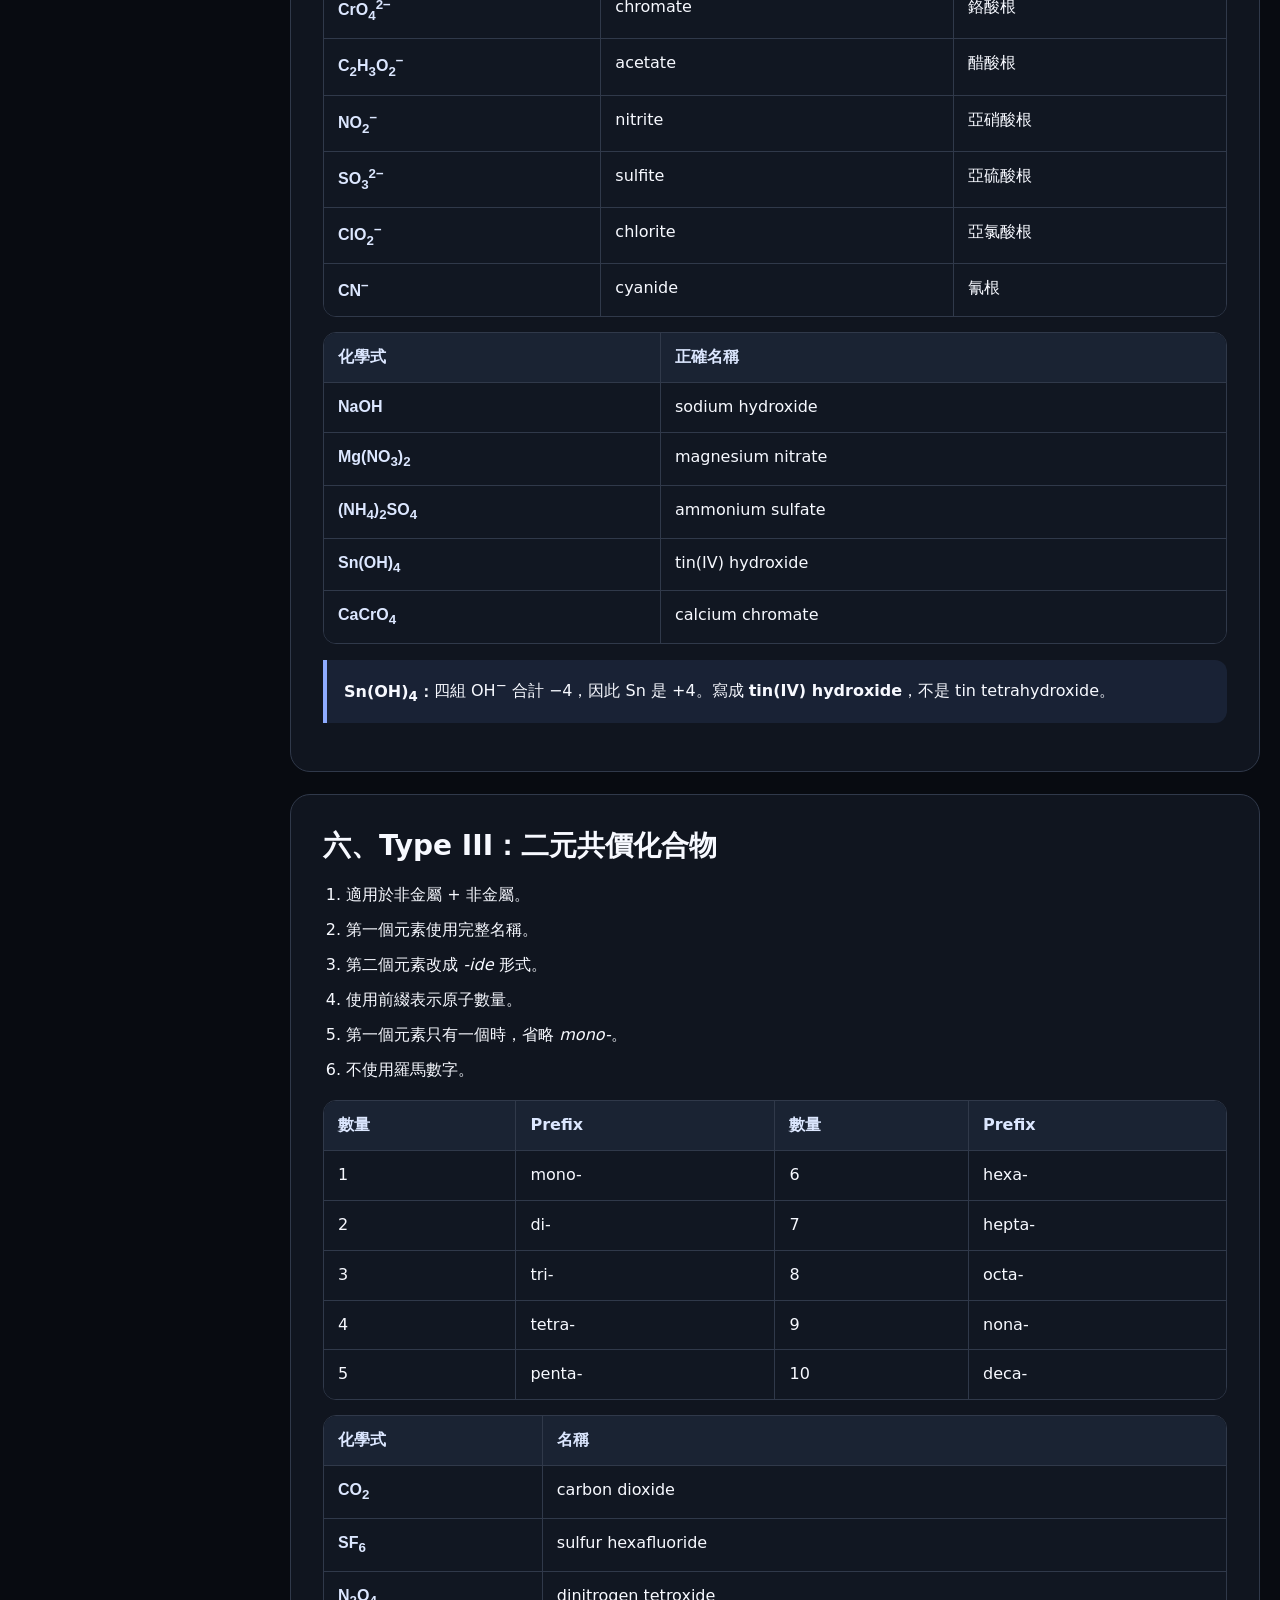
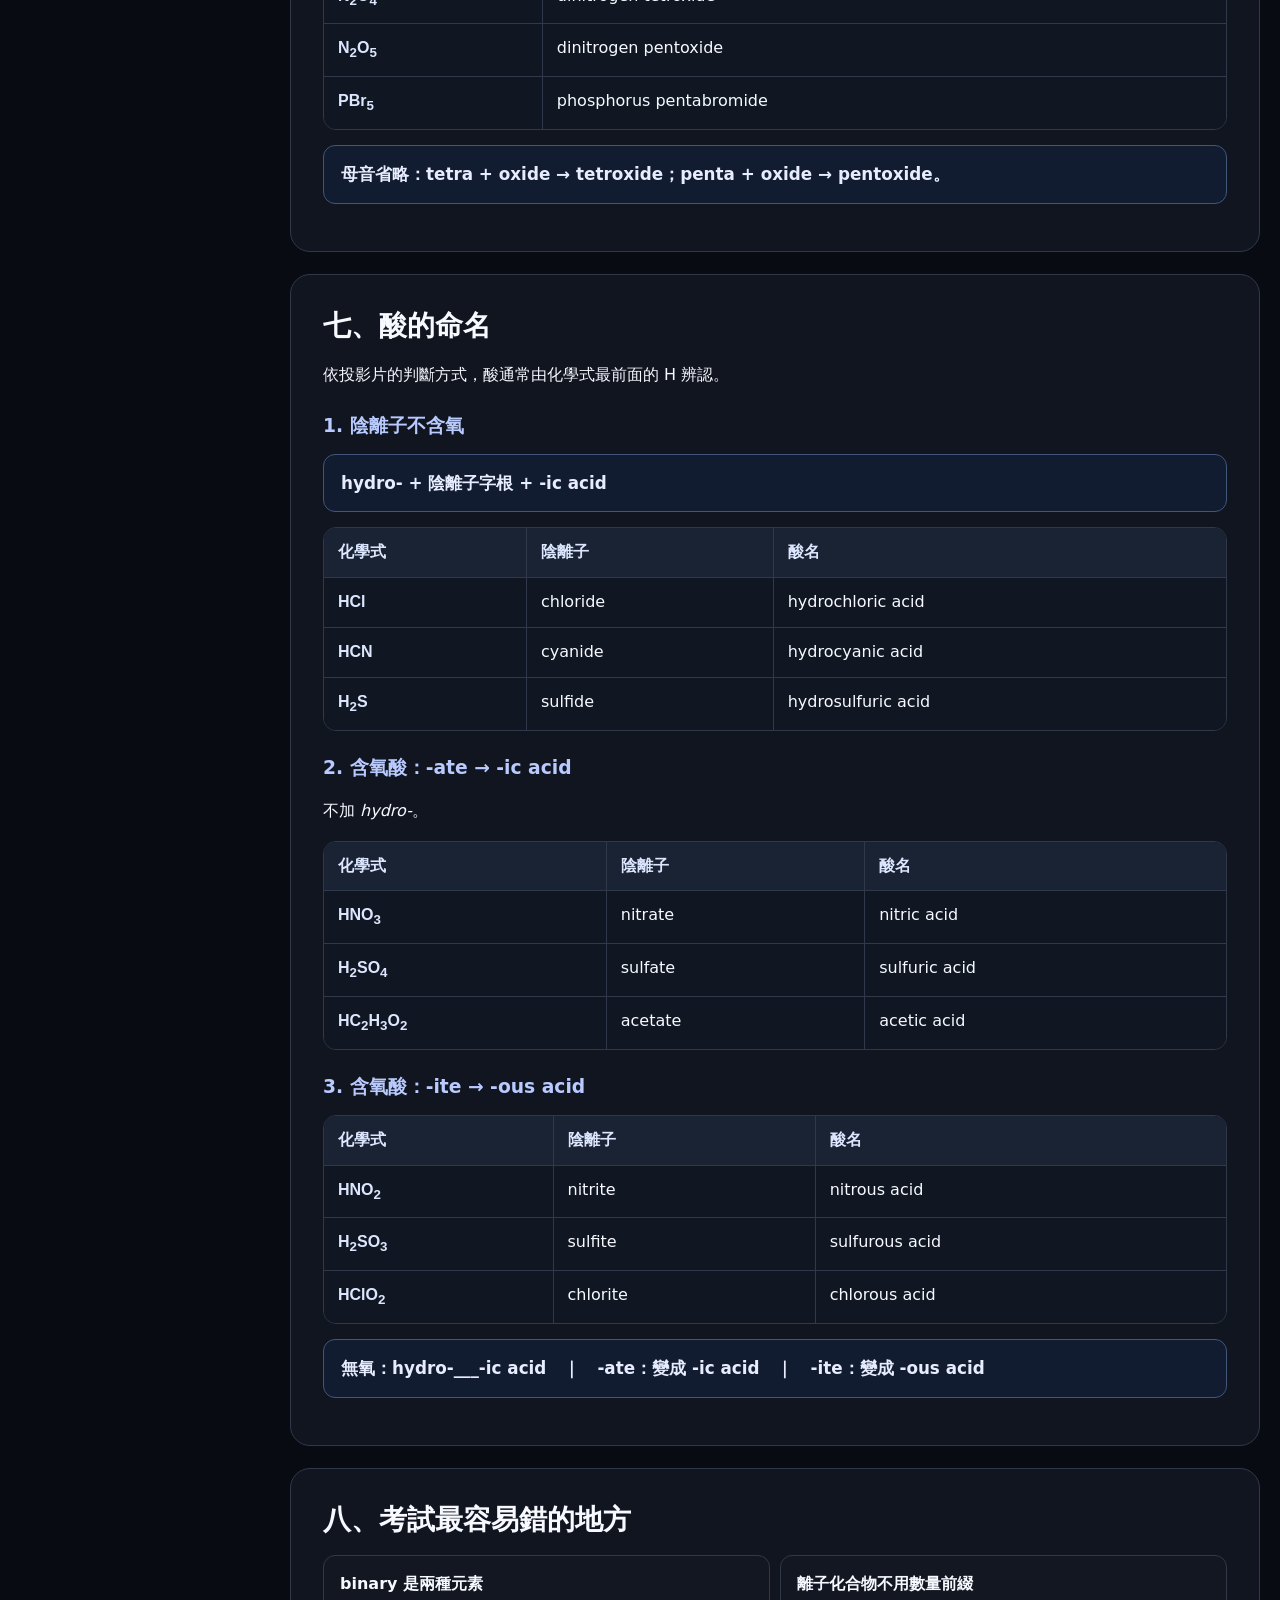
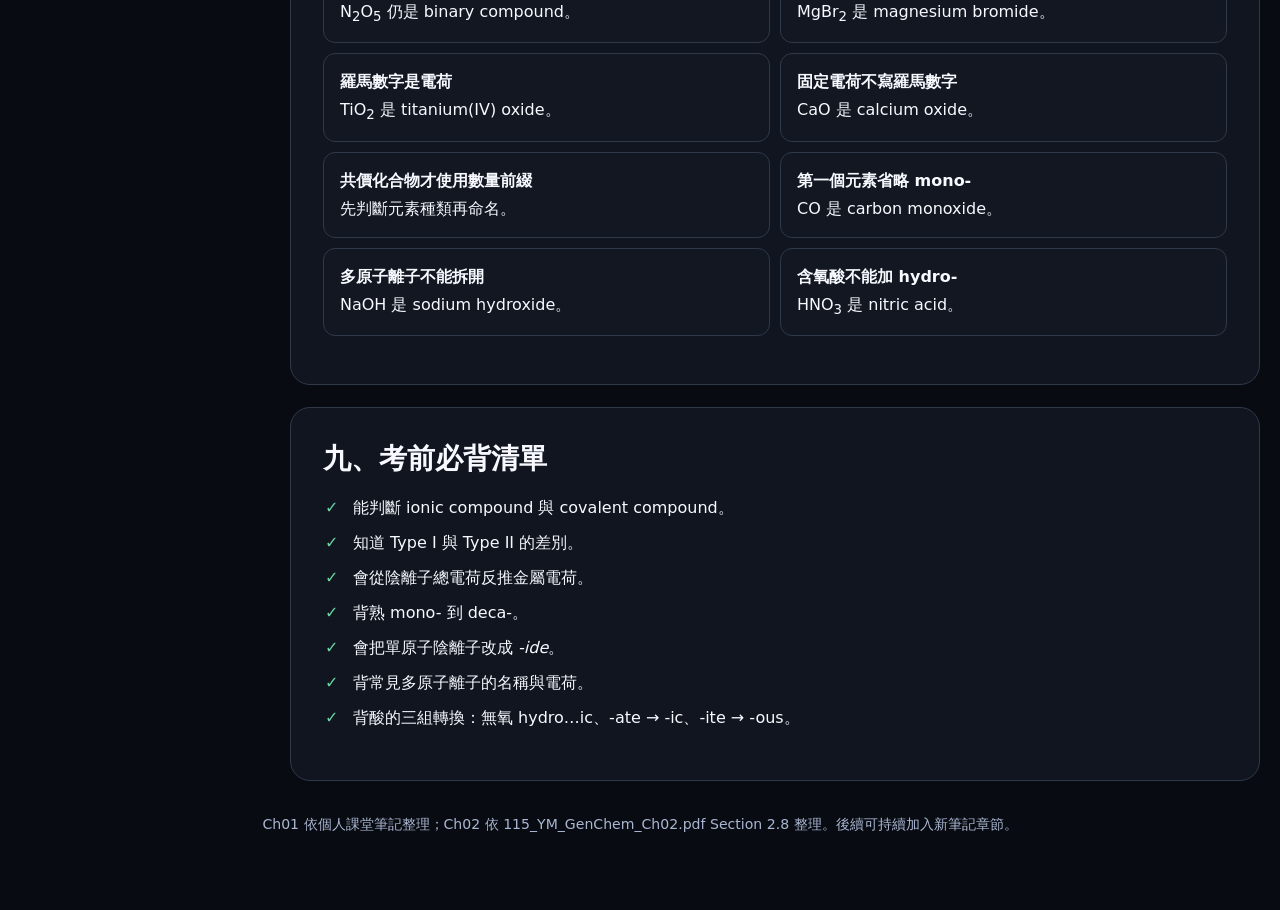
==== commit 238e25d6: "Add files via upload" ====
--- a/notes.html
+++ b/notes.html
@@ -5,8 +5,8 @@
   <meta name="viewport" content="width=device-width, initial-scale=1, viewport-fit=cover">
   <meta name="theme-color" content="#080b11">
   <meta name="description" content="化學原理期中考命名規則筆記">
-  <title>化原筆記｜化合物命名判讀</title>
-  <link rel="stylesheet" href="style.css?v=20261019-notes1">
+  <title>化原筆記</title>
+  <link rel="stylesheet" href="style.css?v=20261020-notes2">
 </head>
 <body>
   <main class="notes-shell">
@@ -14,8 +14,8 @@
       <div class="notes-hero-row">
         <div>
           <p class="eyebrow">GENERAL CHEMISTRY NOTES</p>
-          <h1>化合物命名判讀</h1>
-          <p class="subtitle">依老師 Ch02 投影片第 32–49 頁整理：二元離子、共價化合物、多原子離子與酸。</p>
+          <h1>化原筆記</h1>
+          <!--<p class="subtitle">依老師 Ch02 投影片第 32–49 頁整理：二元離子、共價化合物、多原子離子與酸。</p>-->
         </div>
         <div class="hero-actions">
           <button class="button ghost compact" type="button" onclick="window.print()">列印／存成 PDF</button>
@@ -23,27 +23,126 @@
         </div>
       </div>
       <div class="notes-meta">
-        <span class="badge">Ch02 Section 2.8</span>
         <span class="badge">考前判讀版</span>
-        <span class="badge">更新：2026-10-19</span>
+        <span class="badge">更新：2026-10-20</span>
       </div>
     </header>
 
     <div class="notes-layout">
       <nav class="notes-toc" aria-label="筆記目錄">
         <strong>本頁目錄</strong>
-        <a href="#flow">快速判斷流程</a>
-        <a href="#basics">基礎概念</a>
-        <a href="#type1">Type I 固定電荷</a>
-        <a href="#type2">Type II 羅馬數字</a>
-        <a href="#polyatomic">多原子離子</a>
-        <a href="#covalent">Type III 共價</a>
-        <a href="#acids">酸的命名</a>
-        <a href="#traps">常見陷阱</a>
-        <a href="#checklist">考前必背</a>
+        <!--Ch01-->
+        <a class="toc-chapter" href="#ch01">Ch01</a>
+
+        <div class="toc-subitems">
+          <a href="#ch01-sigfig">有效位數判斷</a>
+          <a href="#ch01-calculation">有效位數運算</a>
+          <a href="#ch01-scientific">科學記號</a>
+        </div>
+        <!--Ch02-->
+        <a class="toc-chapter" href="#ch02">Ch02</a>
+        <div class="toc-subitems">
+          <a href="#flow">快速判斷流程</a>
+          <a href="#basics">基礎概念</a>
+          <a href="#type1">Type I 固定電荷</a>
+          <a href="#type2">Type II 羅馬數字</a>
+          <a href="#polyatomic">多原子離子</a>
+          <a href="#covalent">Type III 共價</a>
+          <a href="#acids">酸的命名</a>
+          <a href="#traps">常見陷阱</a>
+          <a href="#checklist">考前必背</a>
+        </div>
+
       </nav>
 
       <article class="notes-content">
+        <!--Ch01內容-->
+        <section class="chapter-heading" id="ch01">
+          <h2 class="eyebrow">CHAPTER 01</h2>
+        </section>
+        <section class="note-section" id="ch01-sigfig">
+          <h2>一、有效位數判斷</h2>
+          <p class="note-lead">有效位數（significant figures）表示一個測量值中具有意義的數字；判斷時要分清楚哪些 0 是測量資訊，哪些只是用來標示小數點位置。</p>
+
+          <h3>算有效位數的數字</h3>
+          <ol>
+            <li><strong>所有非 0 的數字都有效。</strong></li>
+            <li><strong>夾在非 0 數字之間的 0 有效。</strong>例如 <span class="chem">16.07</span> 有 4 位有效數字。</li>
+            <li><strong>有小數點時，末尾的 0 有效。</strong>例如 <span class="chem">13.00</span> 有 4 位有效數字。</li>
+          </ol>
+
+          <h3>不算有效位數的 0</h3>
+          <ol>
+            <li><strong>第一個非 0 數字前面的 0 無效。</strong>例如 <span class="chem">0.0012</span> 有 2 位有效數字，<span class="chem">0.3</span> 有 1 位有效數字。</li>
+            <li><strong>沒有小數點時，整數末尾的 0 通常視為無效。</strong>例如依本章採用的規則，<span class="chem">150</span> 通常表示 2 位有效數字。</li>
+          </ol>
+
+          <div class="table-wrap"><table class="notes-table">
+            <thead><tr><th>數值</th><th>有效位數</th><th>判斷原因</th></tr></thead>
+            <tbody>
+              <tr><td class="chem">16.07</td><td>4</td><td>夾在非 0 數字之間的 0 有效。</td></tr>
+              <tr><td class="chem">13.00</td><td>4</td><td>有小數點，結尾的兩個 0 有效。</td></tr>
+              <tr><td class="chem">0.0012</td><td>2</td><td>前面的 0 只用來定位小數點。</td></tr>
+              <tr><td class="chem">0.3</td><td>1</td><td>小數點後、第一個非 0 前的 0 無效。</td></tr>
+              <tr><td class="chem">150</td><td>通常為 2</td><td>沒有小數點，末尾 0 通常不視為有效。</td></tr>
+            </tbody>
+          </table></div>
+
+          <div class="note-callout warning"><strong>整數末尾 0 可能有歧義：</strong><span class="chem">300</span> 無法清楚表示想保留幾位有效數字。要表達 1、2、3 位有效數字時，最好分別寫成 <span class="chem">3 × 10<sup>2</sup></span>、<span class="chem">3.0 × 10<sup>2</sup></span>、<span class="chem">3.00 × 10<sup>2</sup></span>。</div>
+        </section>
+        <section class="note-section" id="ch01-calculation">
+          <h2>二、有效位數運算</h2>
+          <p class="note-lead">不是所有運算都使用同一種判斷方式：乘除看「有效位數」，加減看「小數位數」。</p>
+
+          <h3>乘法與除法</h3>
+          <div class="memory-rule">答案的有效位數，等於題目中有效位數最少的數值。</div>
+          <p>例如：</p>
+          <div class="note-callout"><span class="chem">2.5 × 3.42 = 8.55</span><br><span class="chem">2.5</span> 只有 2 位有效數字，因此答案寫成 <strong>8.6</strong>（2 位有效數字）。</div>
+
+          <h3>加法與減法</h3>
+          <div class="memory-rule">答案保留的小數位數，等於題目中小數位數最少的數值。</div>
+          <p>例如：</p>
+          <div class="note-callout"><span class="chem">12.11 + 0.3 = 12.41</span><br><span class="chem">0.3</span> 只精確到小數第 1 位，因此答案寫成 <strong>12.4</strong>。</div>
+
+          <div class="table-wrap"><table class="notes-table">
+            <thead><tr><th>運算</th><th>判斷標準</th><th>要找最少的什麼？</th></tr></thead>
+            <tbody>
+              <tr><td>乘法、除法</td><td>有效位數</td><td>最少有效位數</td></tr>
+              <tr><td>加法、減法</td><td>小數位置</td><td>最少小數位數／最不精確位</td></tr>
+            </tbody>
+          </table></div>
+
+          <div class="note-callout warning"><strong>不要混在一起：</strong>「least digit」若是指最不精確的位置，只適合用來理解加減法；乘除法必須直接比較有效位數的數量。</div>
+        </section>
+        <section class="note-section" id="ch01-scientific">
+          <h2>三、科學記號</h2>
+          <p class="note-lead">把數字改寫成科學記號時，數值不能改變，而且原本的有效位數也要完整保留。</p>
+
+          <div class="memory-rule">標準形式：a × 10<sup>n</sup>，其中 1 ≤ |a| &lt; 10。</div>
+
+          <ul>
+            <li>小數點向左移，指數為正。</li>
+            <li>小數點向右移，指數為負。</li>
+            <li>小數點移動幾格，就決定指數的大小。</li>
+            <li>係數 <span class="chem">a</span> 保留幾位數，就代表幾位有效數字。</li>
+          </ul>
+
+          <div class="table-wrap"><table class="notes-table">
+            <thead><tr><th>原數字</th><th>科學記號</th><th>有效位數</th><th>說明</th></tr></thead>
+            <tbody>
+              <tr><td class="chem">300.</td><td class="chem">3.00 × 10<sup>2</sup></td><td>3</td><td>小數點表示兩個末尾 0 都有效。</td></tr>
+              <tr><td class="chem">3000</td><td class="chem">3 × 10<sup>3</sup></td><td>1</td><td>沒有小數點，末尾 0 只用來定位。</td></tr>
+              <tr><td class="chem">16.1870</td><td class="chem">1.61870 × 10<sup>1</sup></td><td>6</td><td>最後的 0 是有效數字，不能刪除。</td></tr>
+              <tr><td class="chem">0.00300</td><td class="chem">3.00 × 10<sup>−3</sup></td><td>3</td><td>開頭的 0 無效，3 後面的兩個 0 有效。</td></tr>
+            </tbody>
+          </table></div>
+
+          <div class="note-callout"><strong>兩件事要分開：</strong>小數點移動格數決定 10 的指數；係數中保留的數字決定有效位數。</div>
+        </section>
+        <!--Ch02內容-->
+        <section class="chapter-heading" id="ch02">
+          <h2 class="eyebrow">CHAPTER 02</h2>
+        </section>
         <section class="note-section" id="flow">
           <h2>一、先用這個流程判斷</h2>
           <p class="note-lead">不要一看到下標就加 <em>di-</em>、<em>tri-</em>。先判斷化合物是哪一類，再套用規則。</p>
@@ -257,7 +356,7 @@
         </section>
       </article>
     </div>
-    <footer class="notes-footer">本頁依 115_YM_GenChem_Ch02.pdf Section 2.8 整理；後續可持續加入新筆記章節。</footer>
+    <footer class="notes-footer">Ch01 依個人課堂筆記整理；Ch02 依 115_YM_GenChem_Ch02.pdf Section 2.8 整理。後續可持續加入新筆記章節。</footer>
   </main>
 </body>
 </html>
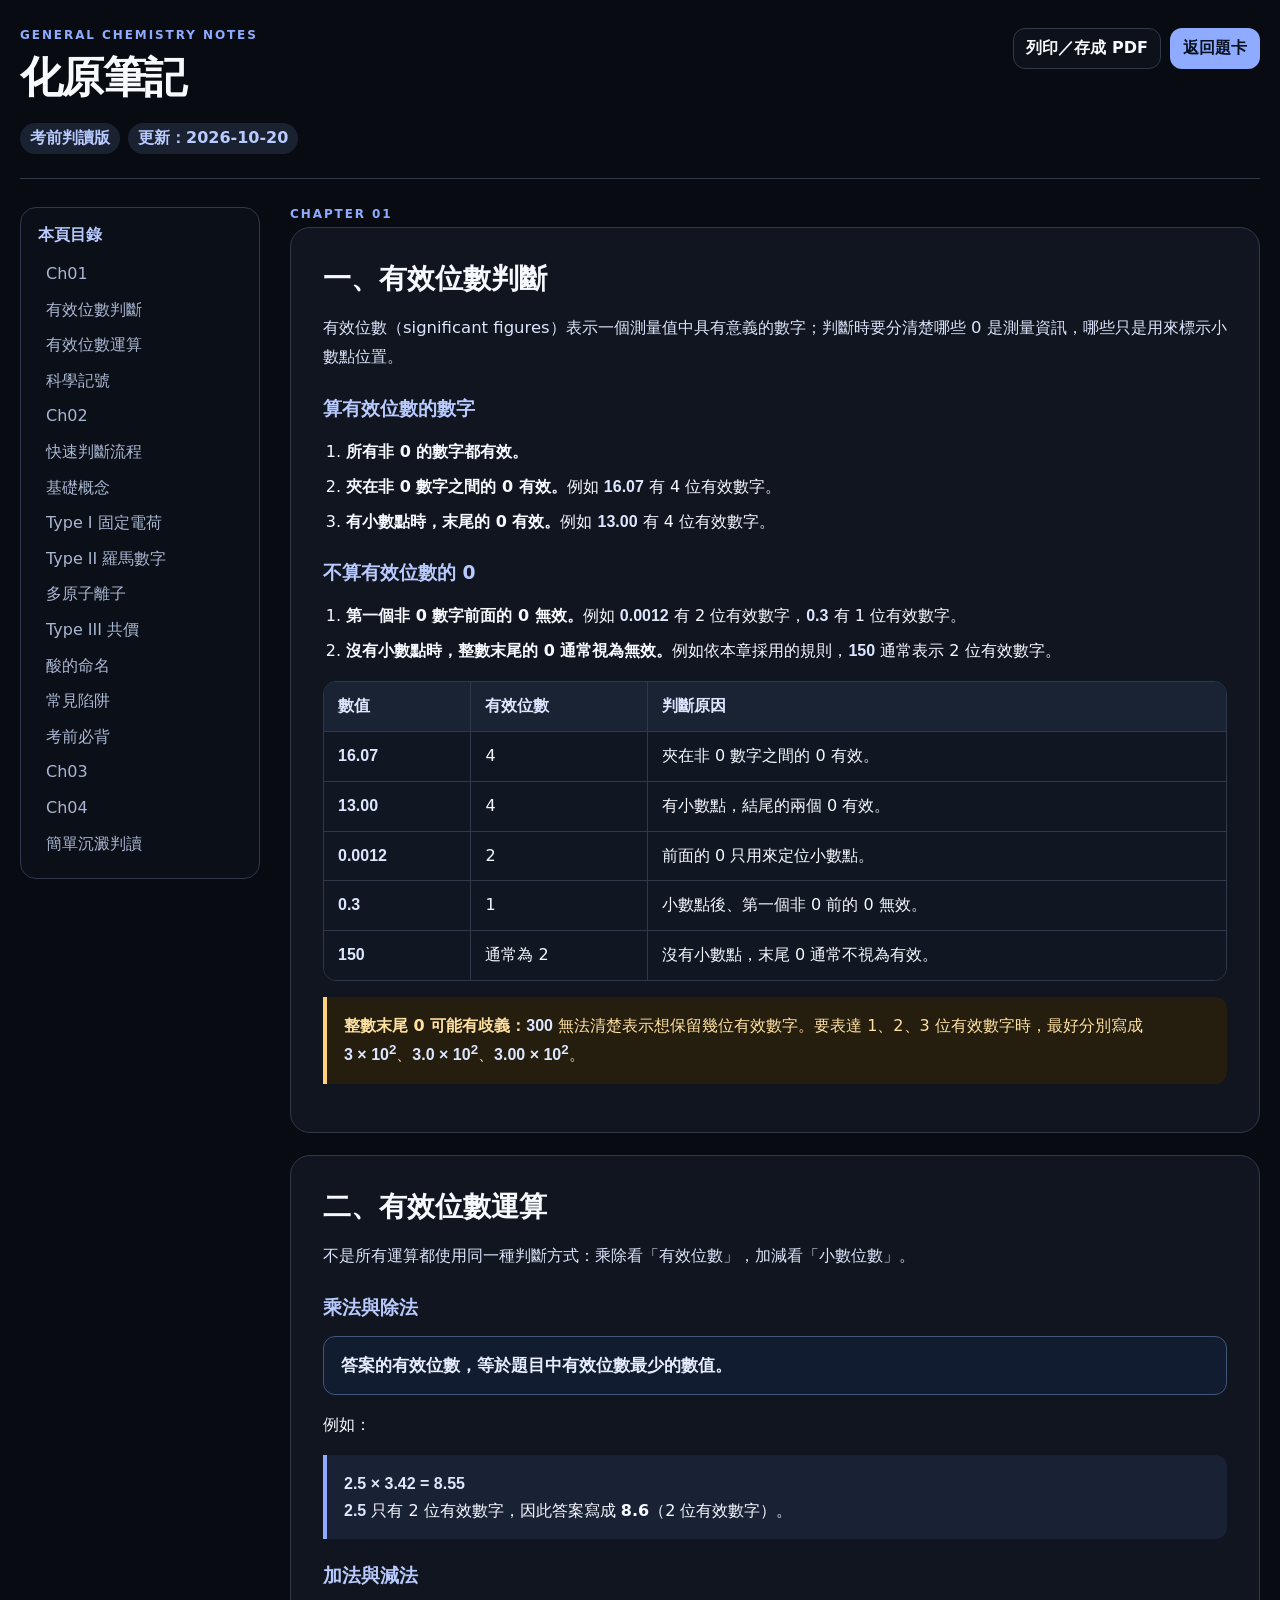
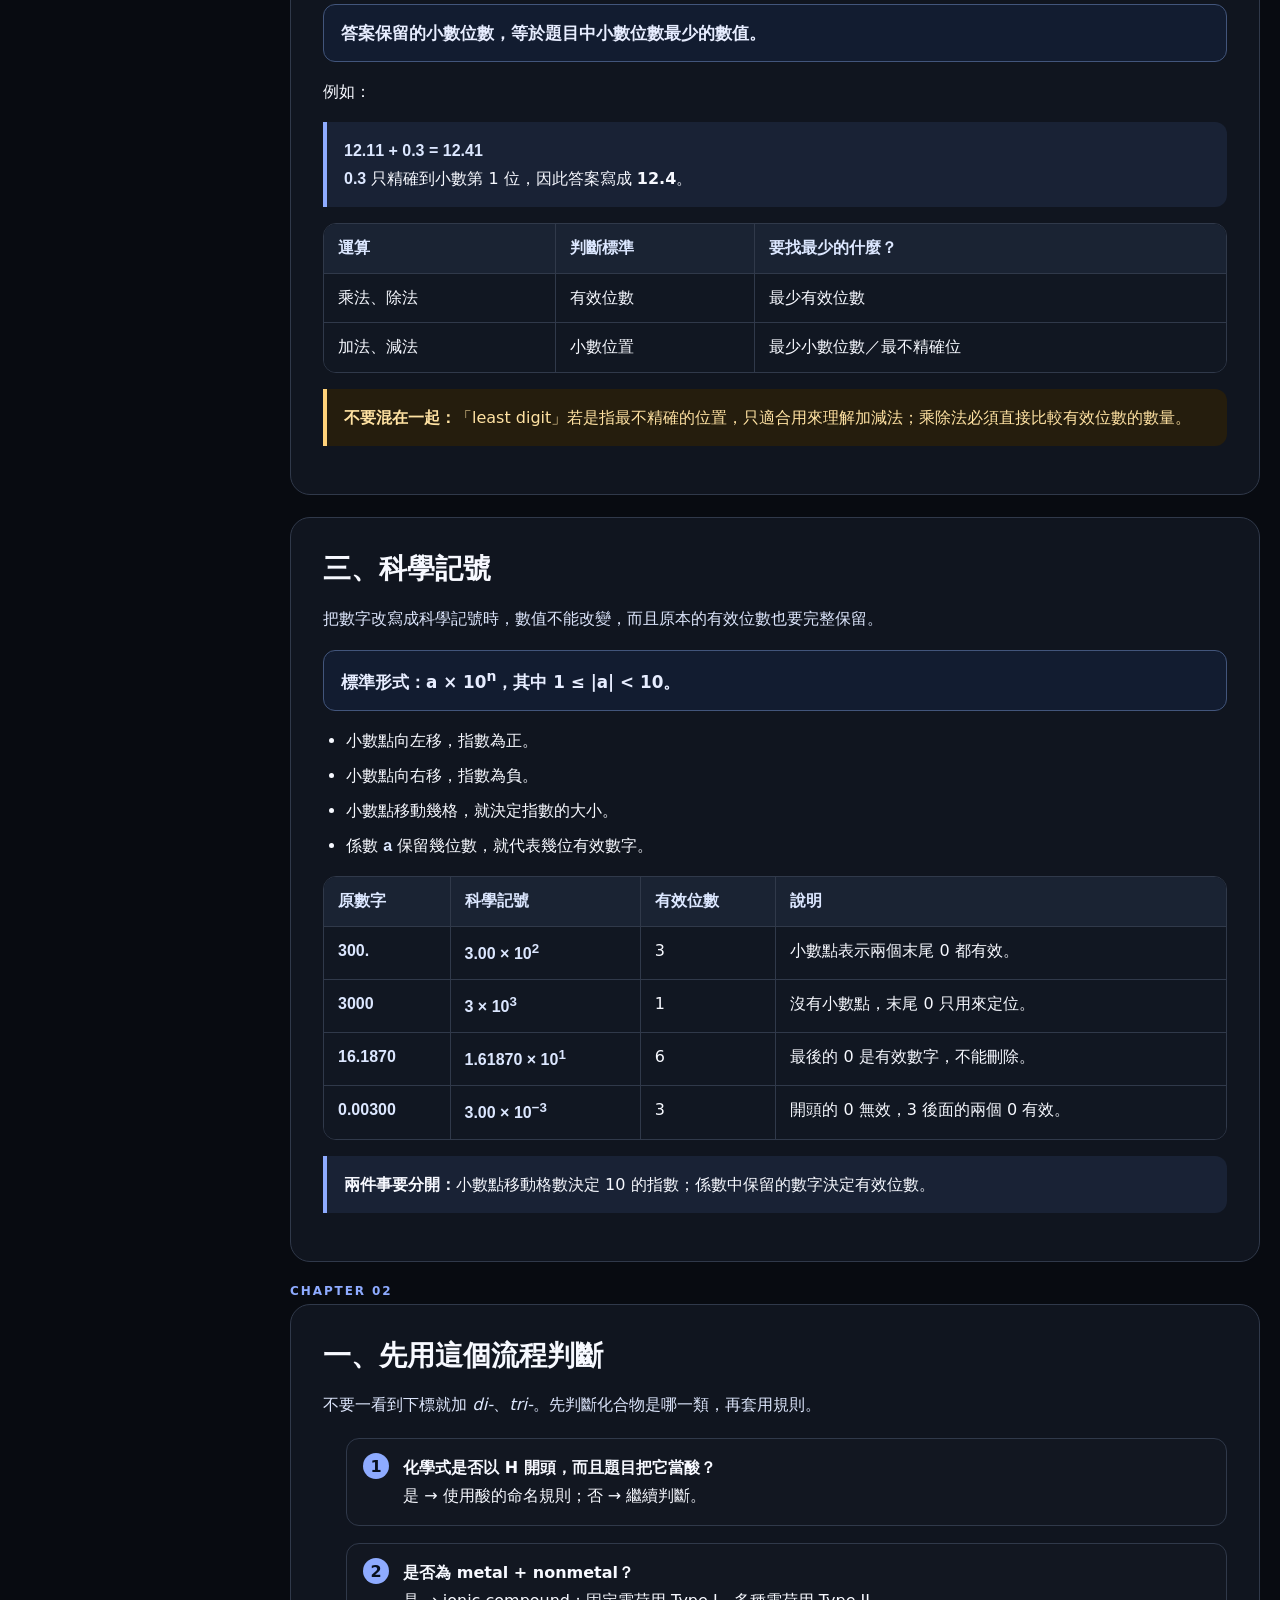
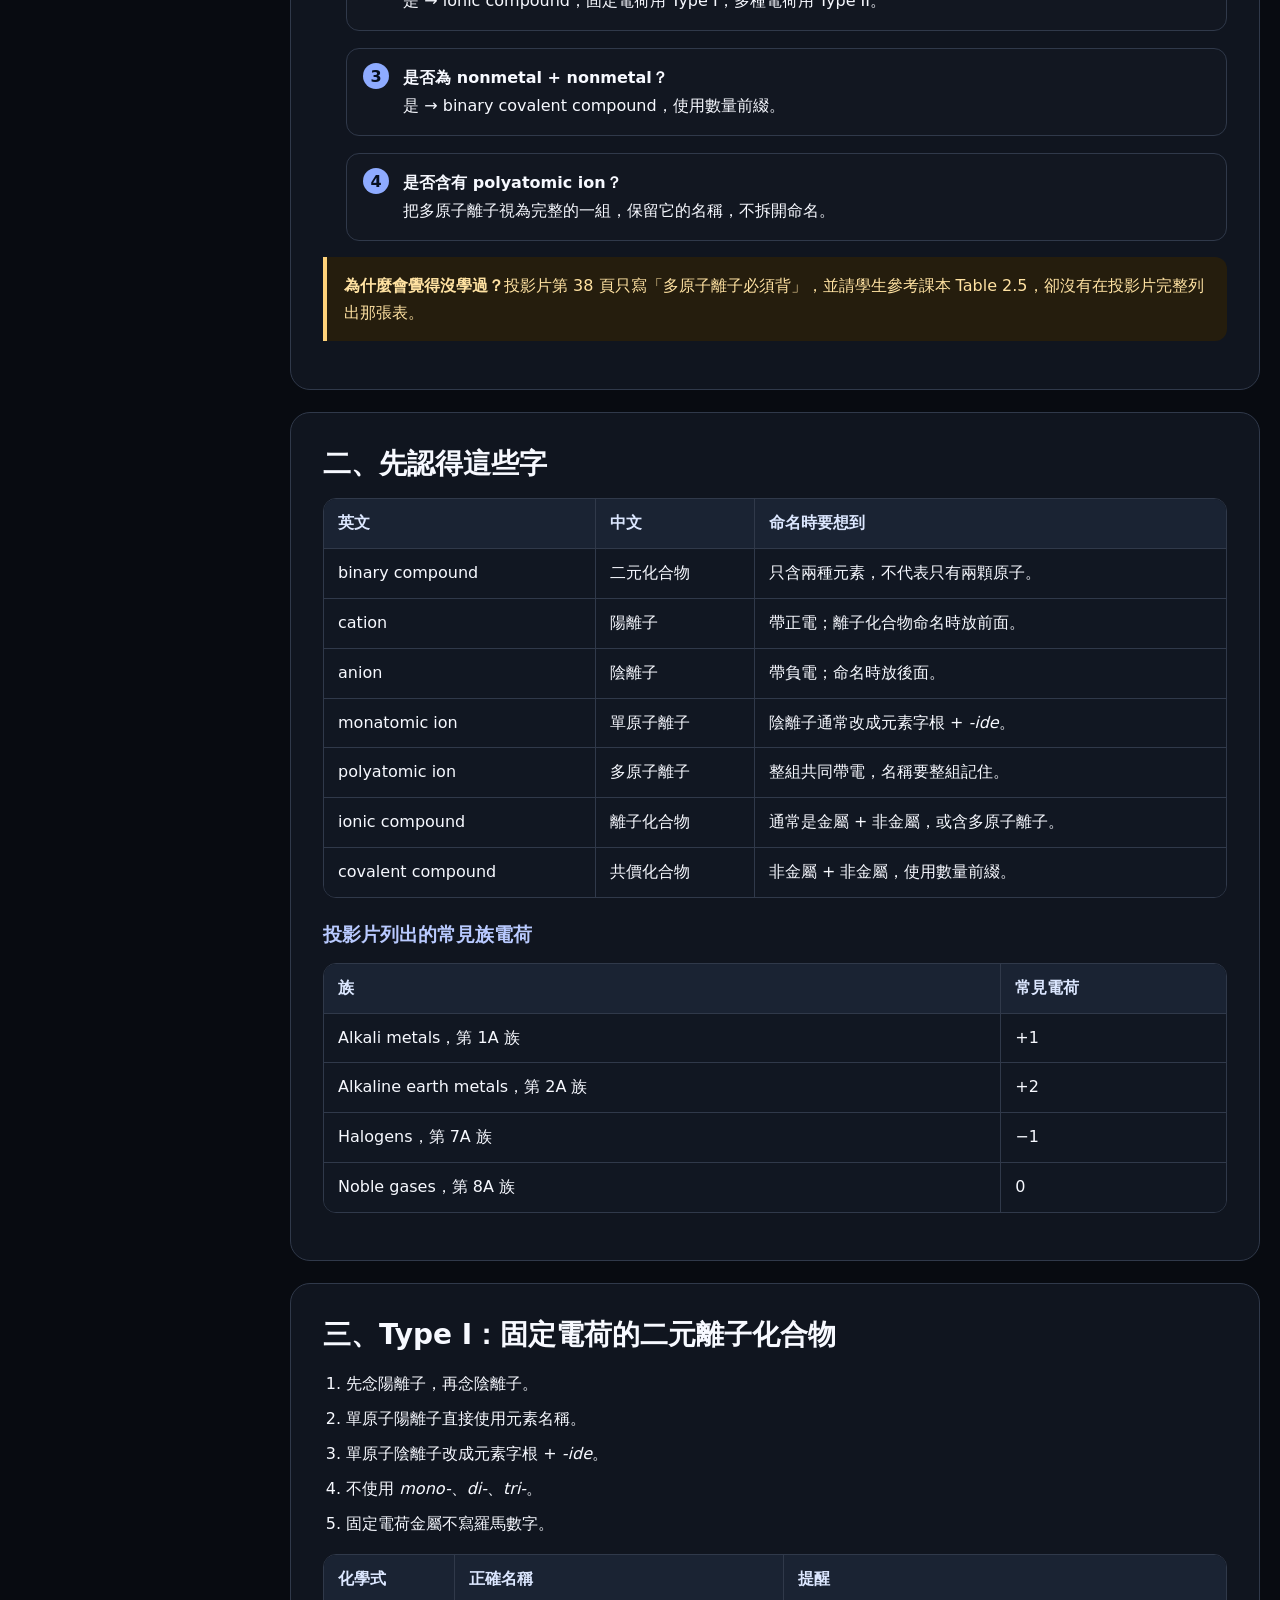
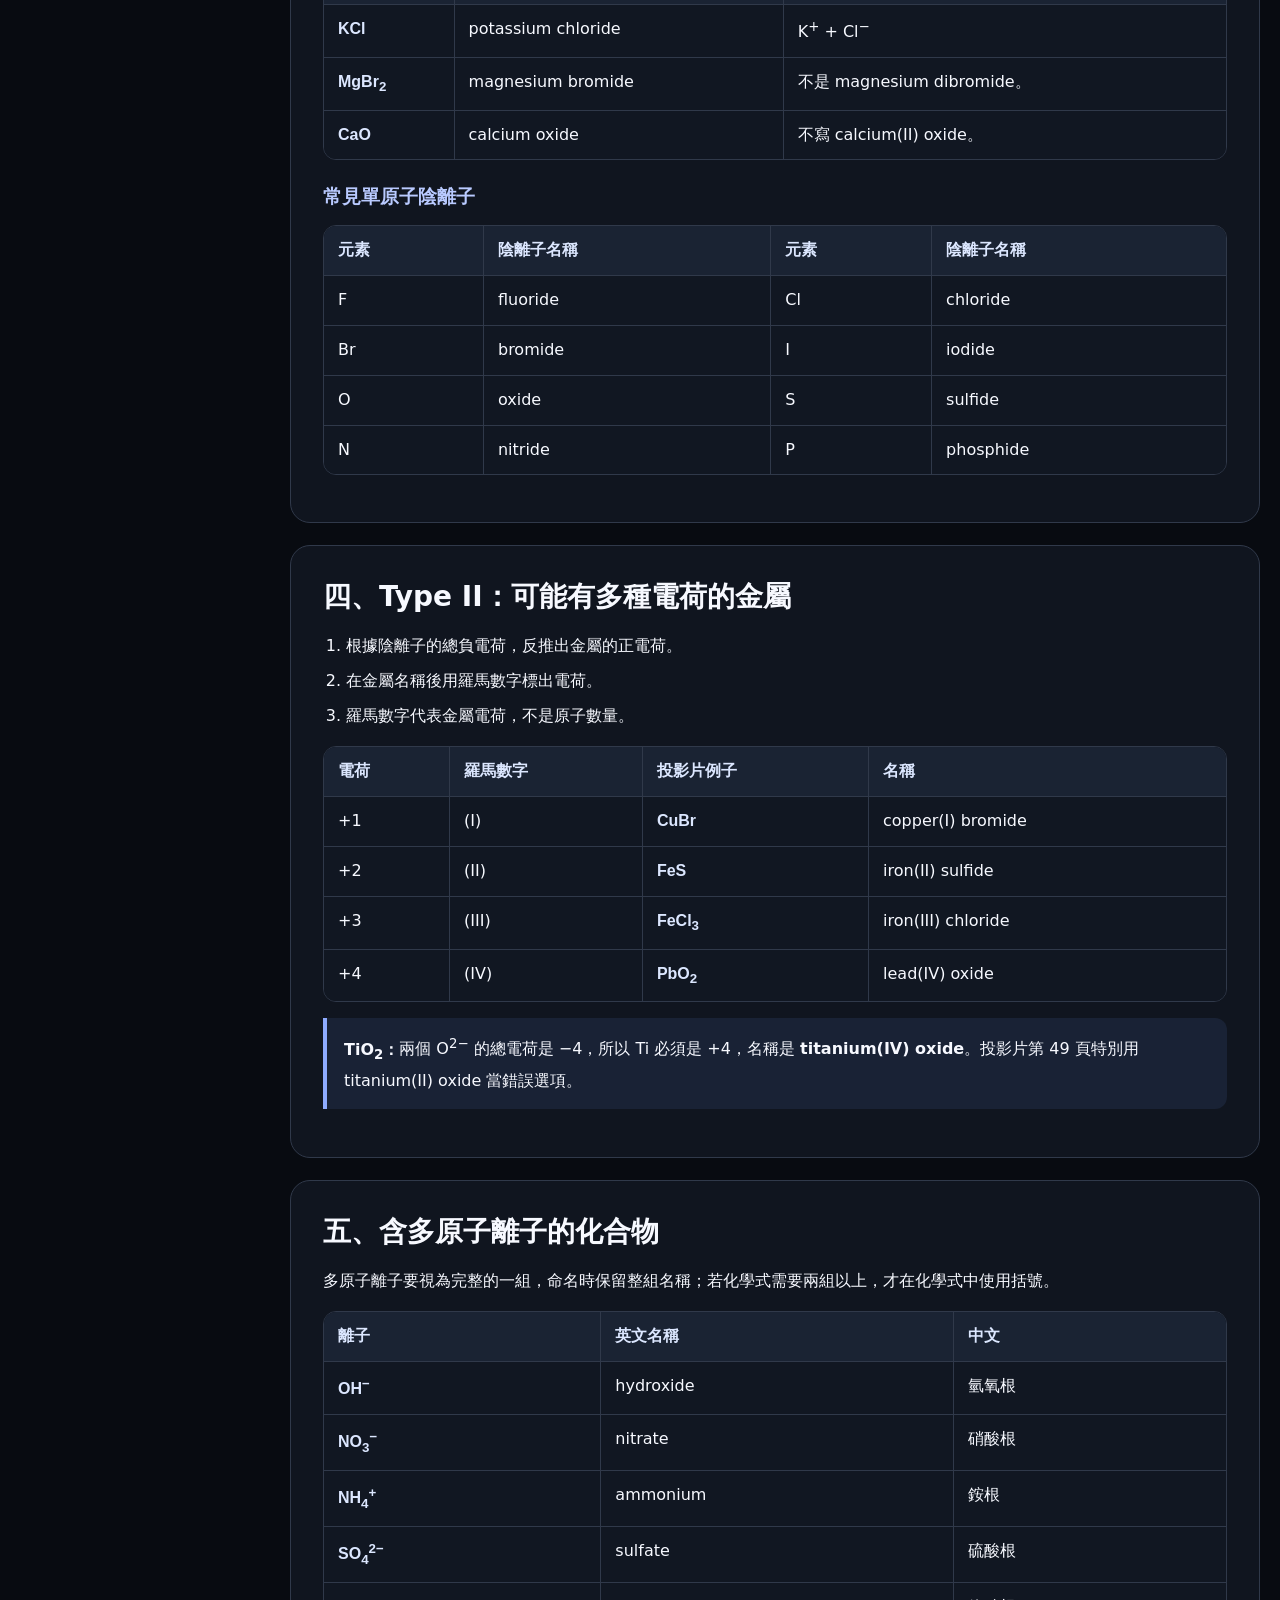
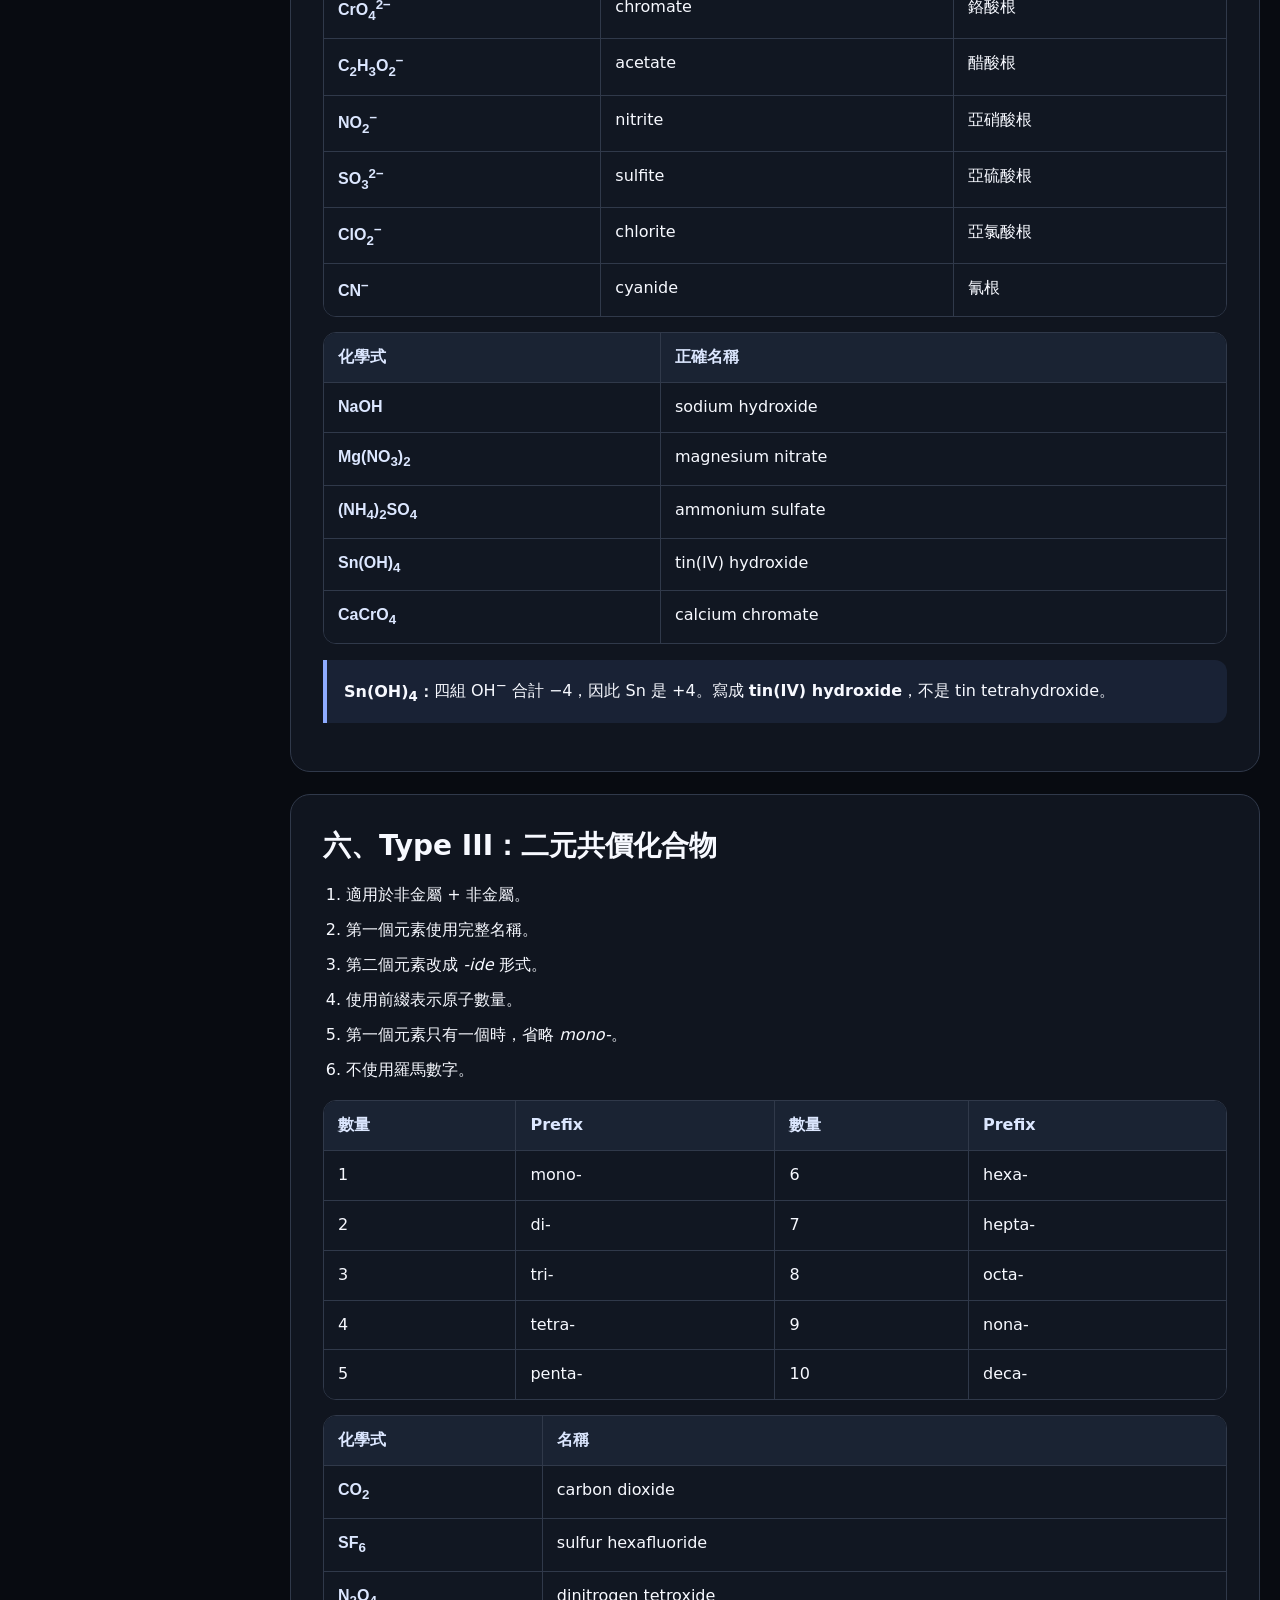
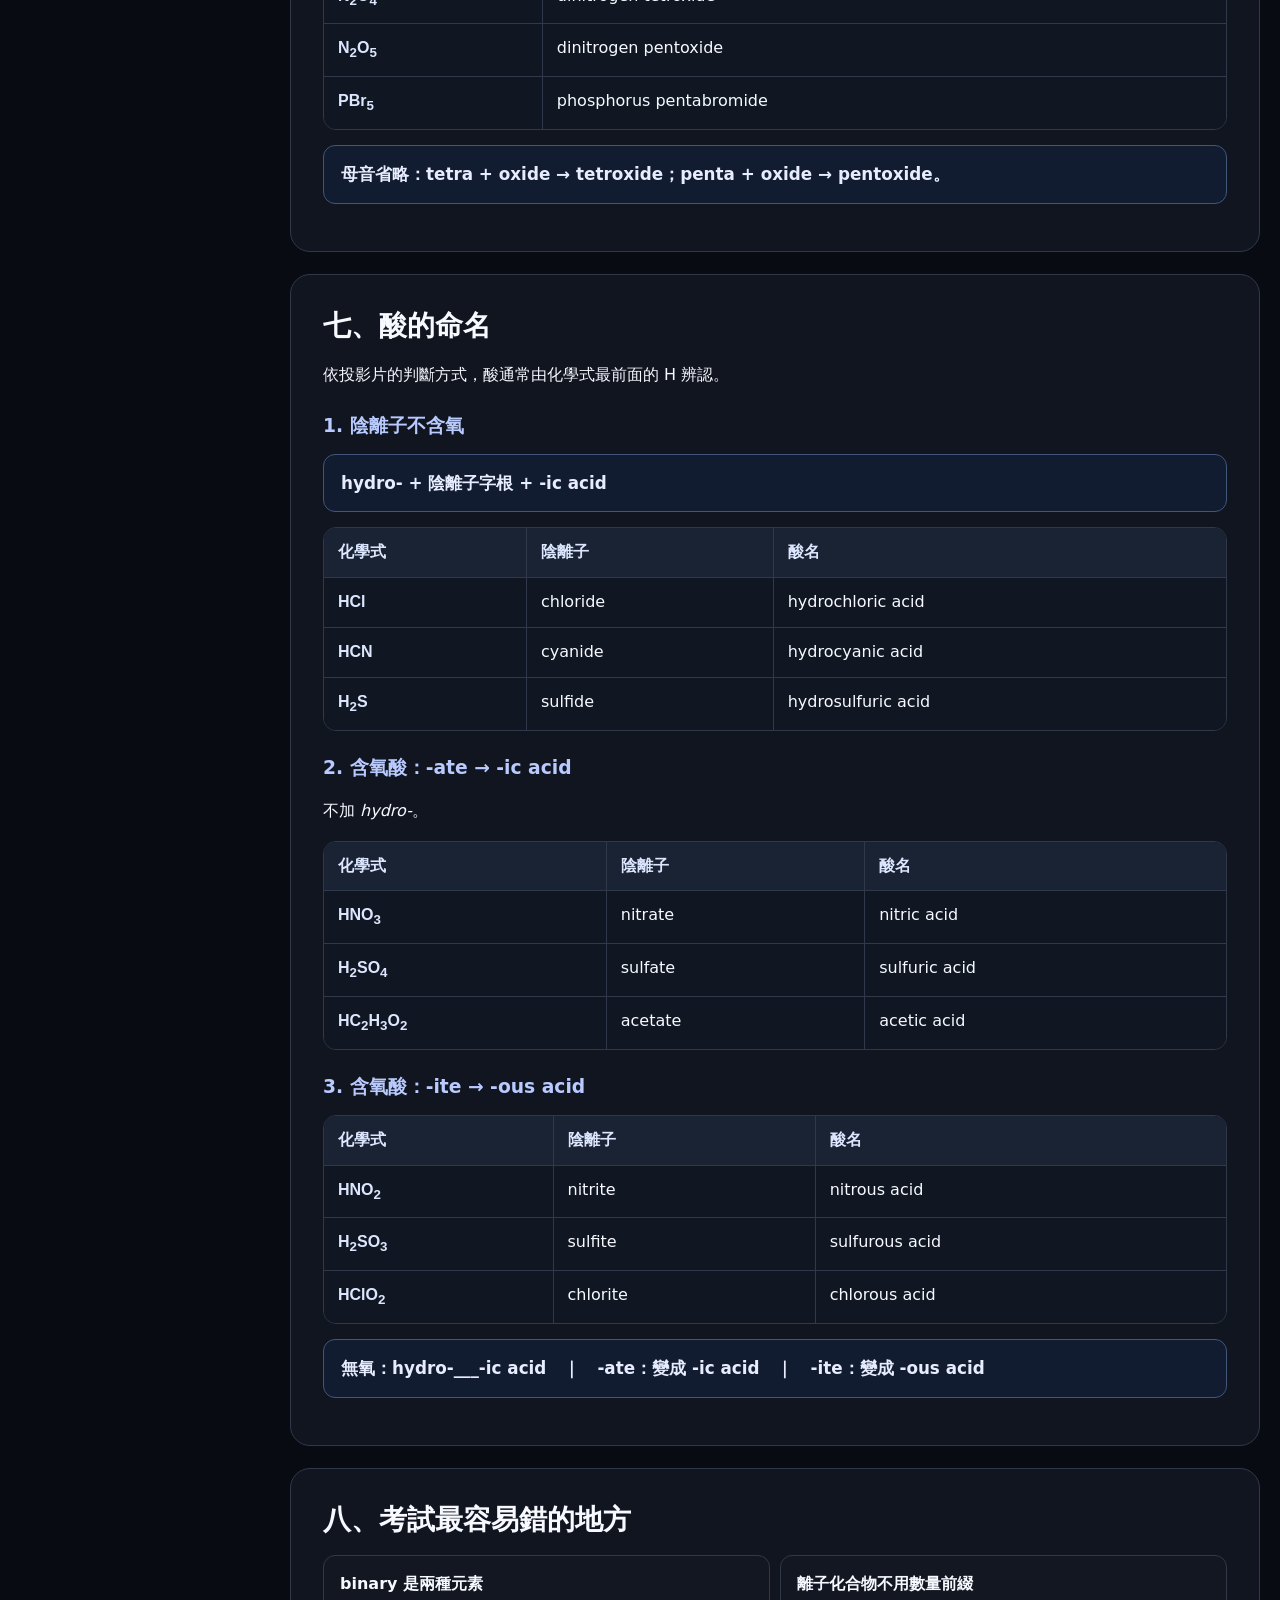
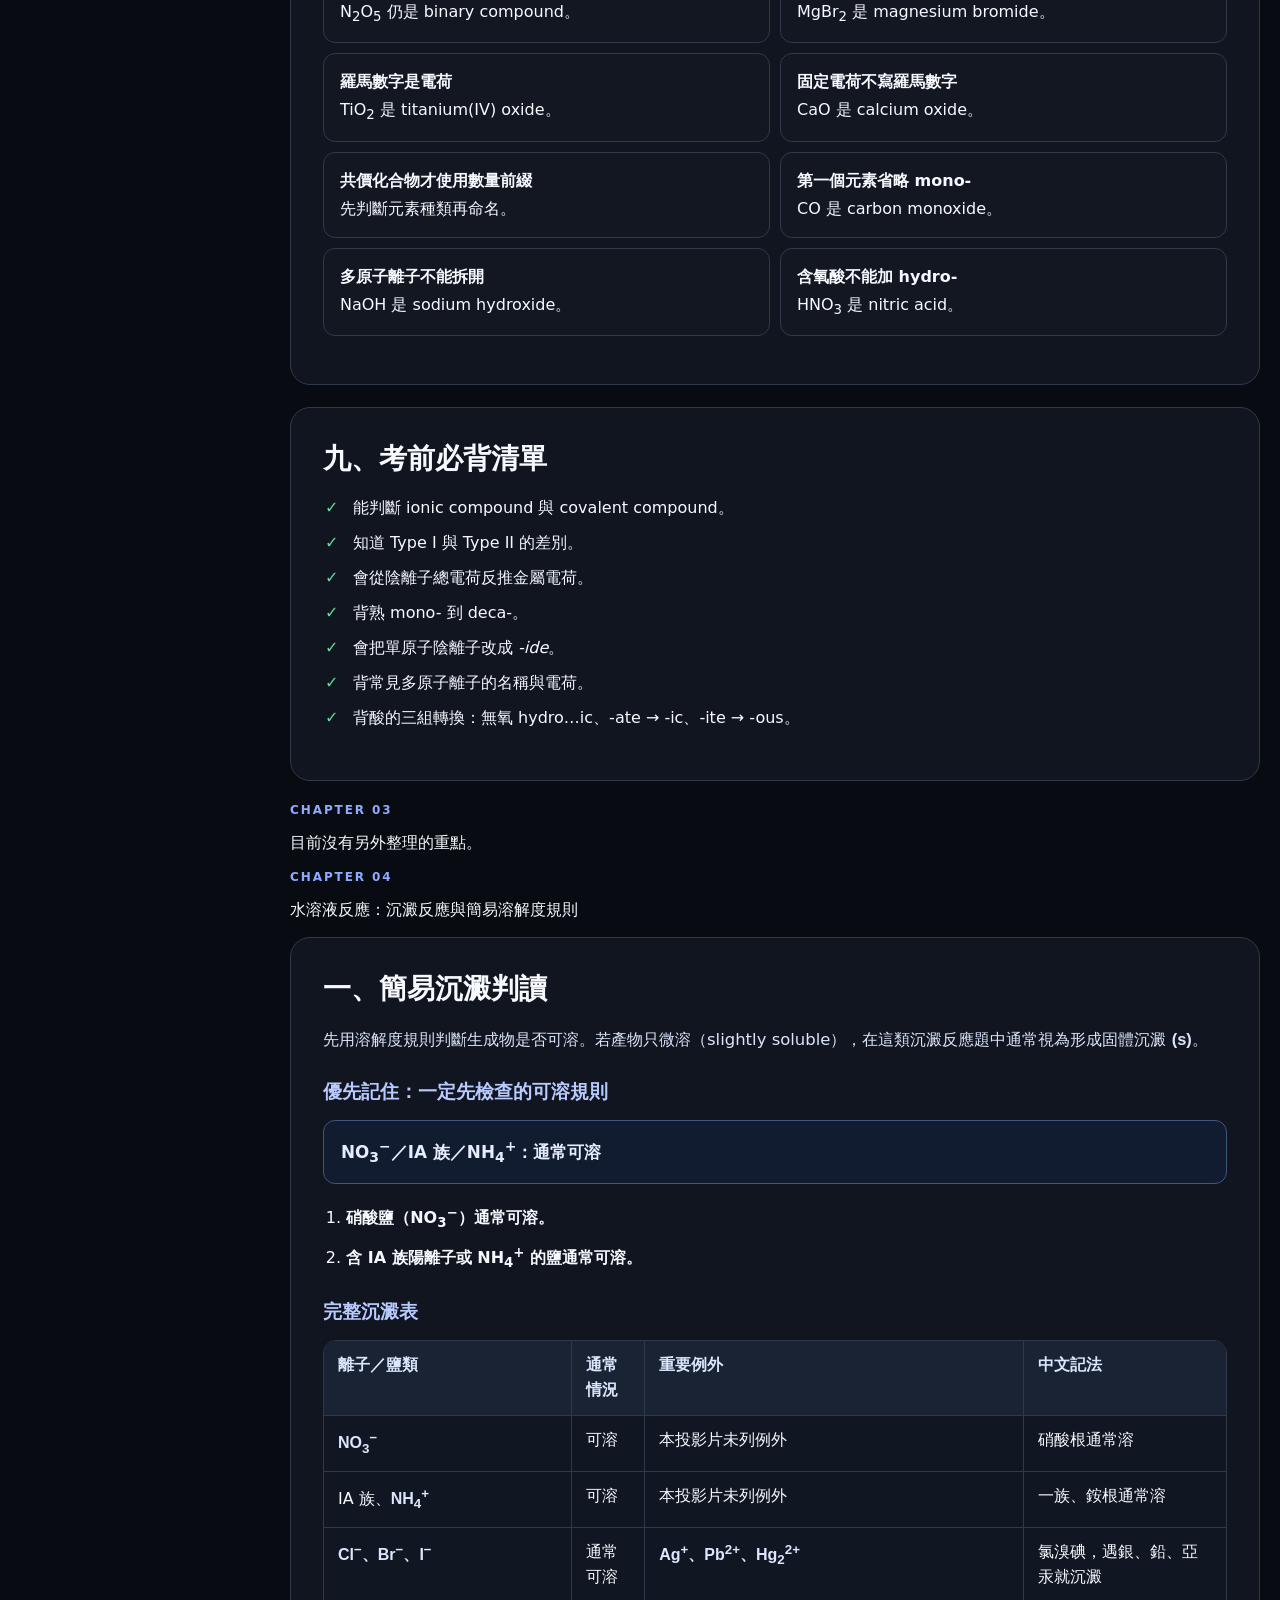
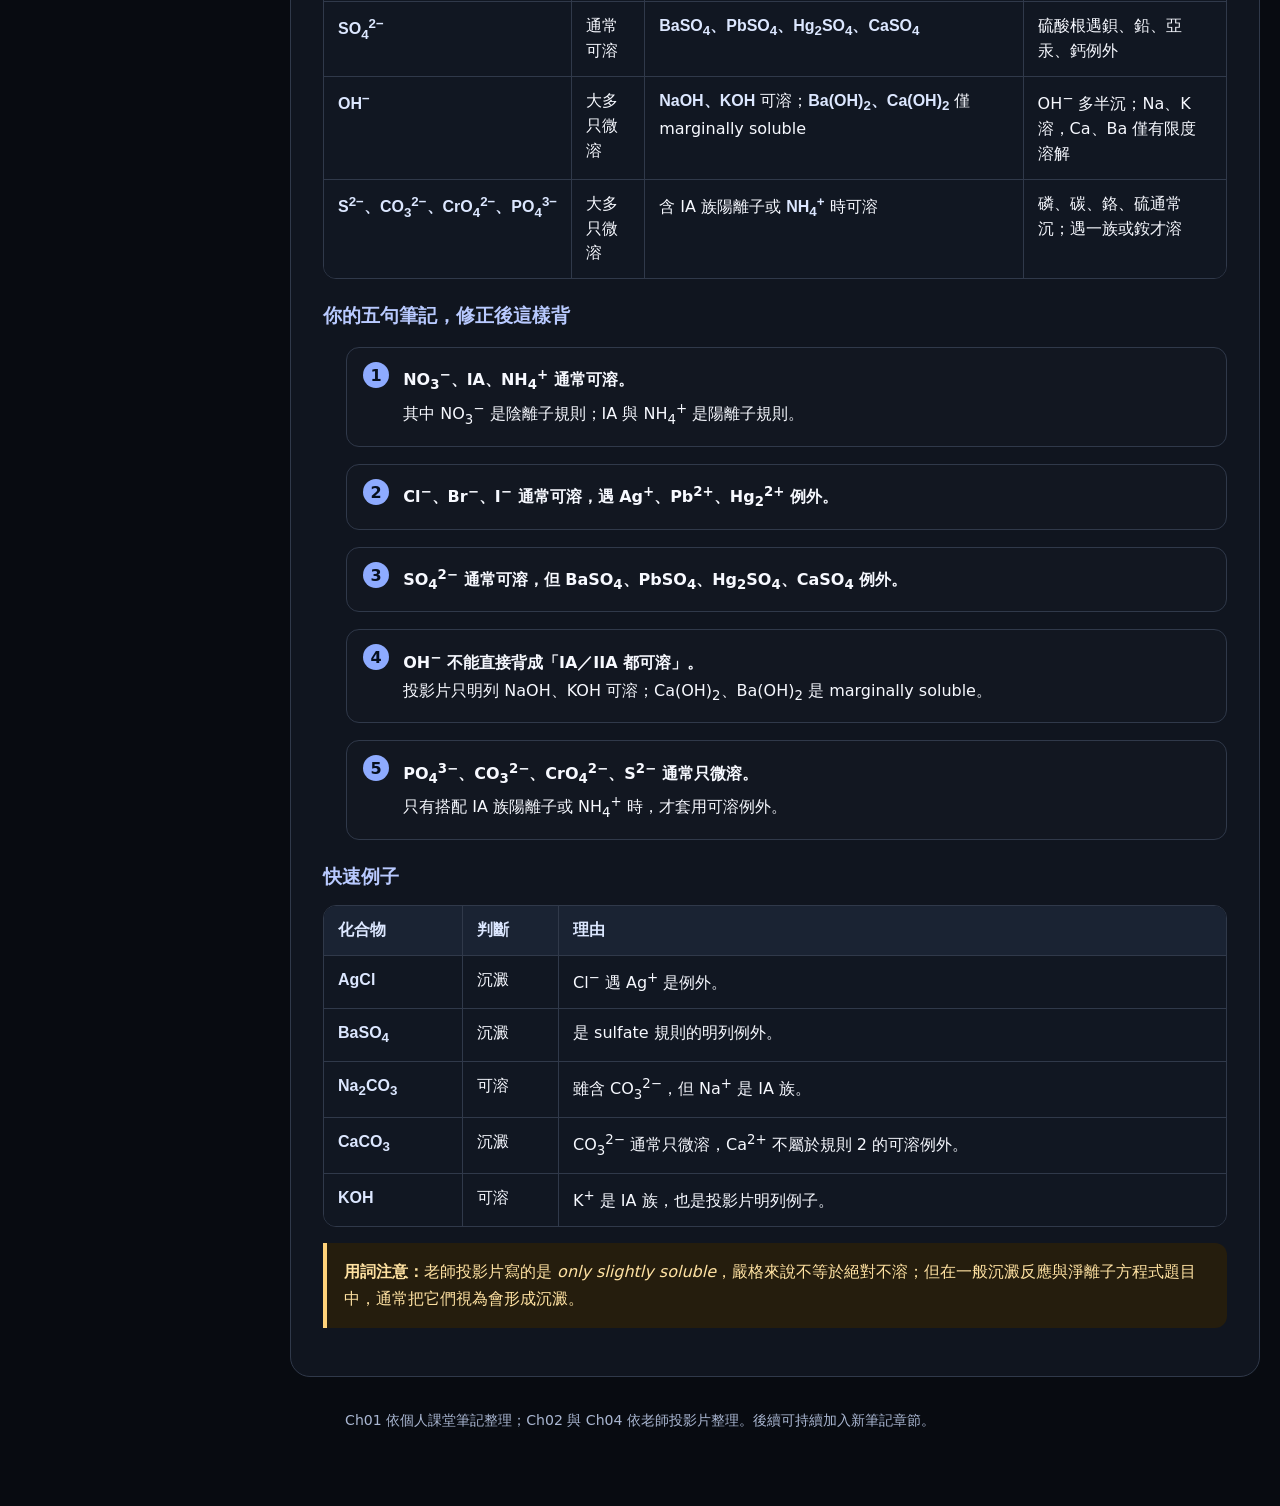
==== commit 49926bae: "Add files via upload" ====
--- a/notes.html
+++ b/notes.html
@@ -4,9 +4,9 @@
   <meta charset="utf-8">
   <meta name="viewport" content="width=device-width, initial-scale=1, viewport-fit=cover">
   <meta name="theme-color" content="#080b11">
-  <meta name="description" content="化學原理期中考命名規則筆記">
+  <meta name="description" content="化學原理期中考複習筆記">
   <title>化原筆記</title>
-  <link rel="stylesheet" href="style.css?v=20261020-notes2">
+  <link rel="stylesheet" href="style.css?v=20261020-notes3">
 </head>
 <body>
   <main class="notes-shell">
@@ -52,7 +52,13 @@
           <a href="#traps">常見陷阱</a>
           <a href="#checklist">考前必背</a>
         </div>
-
+        <!--Ch03-->
+        <a class="toc-chapter" href="#ch03">Ch03</a>
+        <!--Ch04-->
+        <a class="toc-chapter" href="#ch04">Ch04</a>
+        <div class="toc-subitems">
+          <a href="#precipitation">簡單沉澱判讀</a>
+        </div>
       </nav>
 
       <article class="notes-content">
@@ -354,9 +360,100 @@
             <li>背酸的三組轉換：無氧 hydro…ic、-ate → -ic、-ite → -ous。</li>
           </ul>
         </section>
+
+        <!--Ch03內容-->
+        <section class="chapter-heading" id="ch03">
+          <h2 class="eyebrow">CHAPTER 03</h2>
+          <p>目前沒有另外整理的重點。</p>
+        </section>
+
+        <!--Ch04內容-->
+        <section class="chapter-heading" id="ch04">
+          <h2 class="eyebrow">CHAPTER 04</h2>
+          <p>水溶液反應：沉澱反應與簡易溶解度規則</p>
+        </section>
+        <section class="note-section" id="precipitation">
+          <h2>一、簡易沉澱判讀</h2>
+          <p class="note-lead">先用溶解度規則判斷生成物是否可溶。若產物只微溶（slightly soluble），在這類沉澱反應題中通常視為形成固體沉澱 <span class="chem">(s)</span>。</p>
+
+          <h3>優先記住：一定先檢查的可溶規則</h3>
+          <div class="memory-rule">NO<sub>3</sub><sup>−</sup>／IA 族／NH<sub>4</sub><sup>+</sup>：通常可溶</div>
+          <ol>
+            <li><strong>硝酸鹽（NO<sub>3</sub><sup>−</sup>）通常可溶。</strong></li>
+            <li><strong>含 IA 族陽離子或 NH<sub>4</sub><sup>+</sup> 的鹽通常可溶。</strong></li>
+          </ol>
+
+          <h3>完整沉澱表</h3>
+          <div class="table-wrap"><table class="notes-table">
+            <thead>
+              <tr><th>離子／鹽類</th><th>通常情況</th><th>重要例外</th><th>中文記法</th></tr>
+            </thead>
+            <tbody>
+              <tr>
+                <td class="chem">NO<sub>3</sub><sup>−</sup></td>
+                <td>可溶</td>
+                <td>本投影片未列例外</td>
+                <td>硝酸根通常溶</td>
+              </tr>
+              <tr>
+                <td>IA 族、<span class="chem">NH<sub>4</sub><sup>+</sup></span></td>
+                <td>可溶</td>
+                <td>本投影片未列例外</td>
+                <td>一族、銨根通常溶</td>
+              </tr>
+              <tr>
+                <td class="chem">Cl<sup>−</sup>、Br<sup>−</sup>、I<sup>−</sup></td>
+                <td>通常可溶</td>
+                <td><span class="chem">Ag<sup>+</sup>、Pb<sup>2+</sup>、Hg<sub>2</sub><sup>2+</sup></span></td>
+                <td>氯溴碘，遇銀、鉛、亞汞就沉澱</td>
+              </tr>
+              <tr>
+                <td class="chem">SO<sub>4</sub><sup>2−</sup></td>
+                <td>通常可溶</td>
+                <td><span class="chem">BaSO<sub>4</sub>、PbSO<sub>4</sub>、Hg<sub>2</sub>SO<sub>4</sub>、CaSO<sub>4</sub></span></td>
+                <td>硫酸根遇鋇、鉛、亞汞、鈣例外</td>
+              </tr>
+              <tr>
+                <td class="chem">OH<sup>−</sup></td>
+                <td>大多只微溶</td>
+                <td><span class="chem">NaOH、KOH</span> 可溶；<span class="chem">Ba(OH)<sub>2</sub>、Ca(OH)<sub>2</sub></span> 僅 marginally soluble</td>
+                <td>OH<sup>−</sup> 多半沉；Na、K 溶，Ca、Ba 僅有限度溶解</td>
+              </tr>
+              <tr>
+                <td class="chem">S<sup>2−</sup>、CO<sub>3</sub><sup>2−</sup>、CrO<sub>4</sub><sup>2−</sup>、PO<sub>4</sub><sup>3−</sup></td>
+                <td>大多只微溶</td>
+                <td>含 IA 族陽離子或 <span class="chem">NH<sub>4</sub><sup>+</sup></span> 時可溶</td>
+                <td>磷、碳、鉻、硫通常沉；遇一族或銨才溶</td>
+              </tr>
+            </tbody>
+          </table></div>
+
+          <h3>你的五句筆記，修正後這樣背</h3>
+          <ol class="decision-flow">
+            <li><strong>NO<sub>3</sub><sup>−</sup>、IA、NH<sub>4</sub><sup>+</sup> 通常可溶。</strong><br>其中 NO<sub>3</sub><sup>−</sup> 是陰離子規則；IA 與 NH<sub>4</sub><sup>+</sup> 是陽離子規則。</li>
+            <li><strong>Cl<sup>−</sup>、Br<sup>−</sup>、I<sup>−</sup> 通常可溶，遇 Ag<sup>+</sup>、Pb<sup>2+</sup>、Hg<sub>2</sub><sup>2+</sup> 例外。</strong></li>
+            <li><strong>SO<sub>4</sub><sup>2−</sup> 通常可溶，但 BaSO<sub>4</sub>、PbSO<sub>4</sub>、Hg<sub>2</sub>SO<sub>4</sub>、CaSO<sub>4</sub> 例外。</strong></li>
+            <li><strong>OH<sup>−</sup> 不能直接背成「IA／IIA 都可溶」。</strong><br>投影片只明列 NaOH、KOH 可溶；Ca(OH)<sub>2</sub>、Ba(OH)<sub>2</sub> 是 marginally soluble。</li>
+            <li><strong>PO<sub>4</sub><sup>3−</sup>、CO<sub>3</sub><sup>2−</sup>、CrO<sub>4</sub><sup>2−</sup>、S<sup>2−</sup> 通常只微溶。</strong><br>只有搭配 IA 族陽離子或 NH<sub>4</sub><sup>+</sup> 時，才套用可溶例外。</li>
+          </ol>
+
+          <h3>快速例子</h3>
+          <div class="table-wrap"><table class="notes-table">
+            <thead><tr><th>化合物</th><th>判斷</th><th>理由</th></tr></thead>
+            <tbody>
+              <tr><td class="chem">AgCl</td><td>沉澱</td><td>Cl<sup>−</sup> 遇 Ag<sup>+</sup> 是例外。</td></tr>
+              <tr><td class="chem">BaSO<sub>4</sub></td><td>沉澱</td><td>是 sulfate 規則的明列例外。</td></tr>
+              <tr><td class="chem">Na<sub>2</sub>CO<sub>3</sub></td><td>可溶</td><td>雖含 CO<sub>3</sub><sup>2−</sup>，但 Na<sup>+</sup> 是 IA 族。</td></tr>
+              <tr><td class="chem">CaCO<sub>3</sub></td><td>沉澱</td><td>CO<sub>3</sub><sup>2−</sup> 通常只微溶，Ca<sup>2+</sup> 不屬於規則 2 的可溶例外。</td></tr>
+              <tr><td class="chem">KOH</td><td>可溶</td><td>K<sup>+</sup> 是 IA 族，也是投影片明列例子。</td></tr>
+            </tbody>
+          </table></div>
+
+          <div class="note-callout warning"><strong>用詞注意：</strong>老師投影片寫的是 <em>only slightly soluble</em>，嚴格來說不等於絕對不溶；但在一般沉澱反應與淨離子方程式題目中，通常把它們視為會形成沉澱。</div>
+        </section>
       </article>
     </div>
-    <footer class="notes-footer">Ch01 依個人課堂筆記整理；Ch02 依 115_YM_GenChem_Ch02.pdf Section 2.8 整理。後續可持續加入新筆記章節。</footer>
+    <footer class="notes-footer">Ch01 依個人課堂筆記整理；Ch02 與 Ch04 依老師投影片整理。後續可持續加入新筆記章節。</footer>
   </main>
 </body>
 </html>
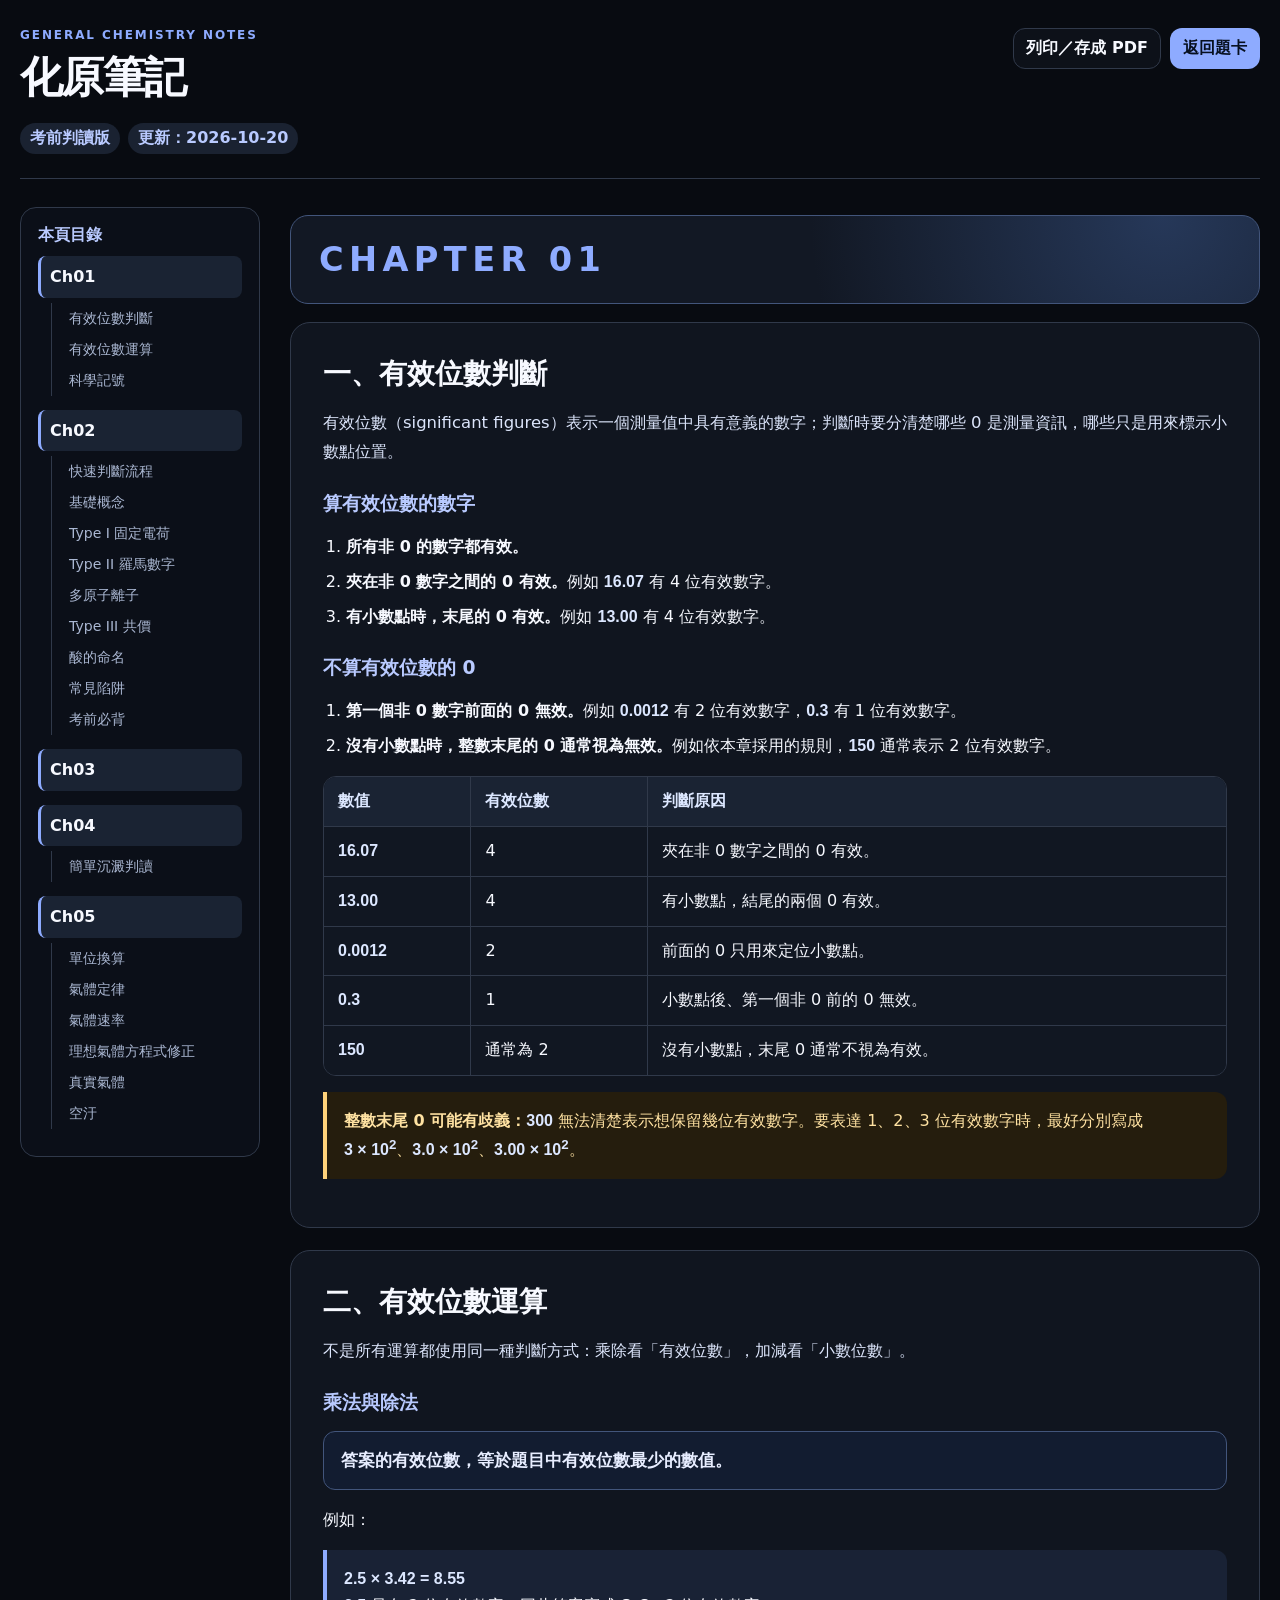
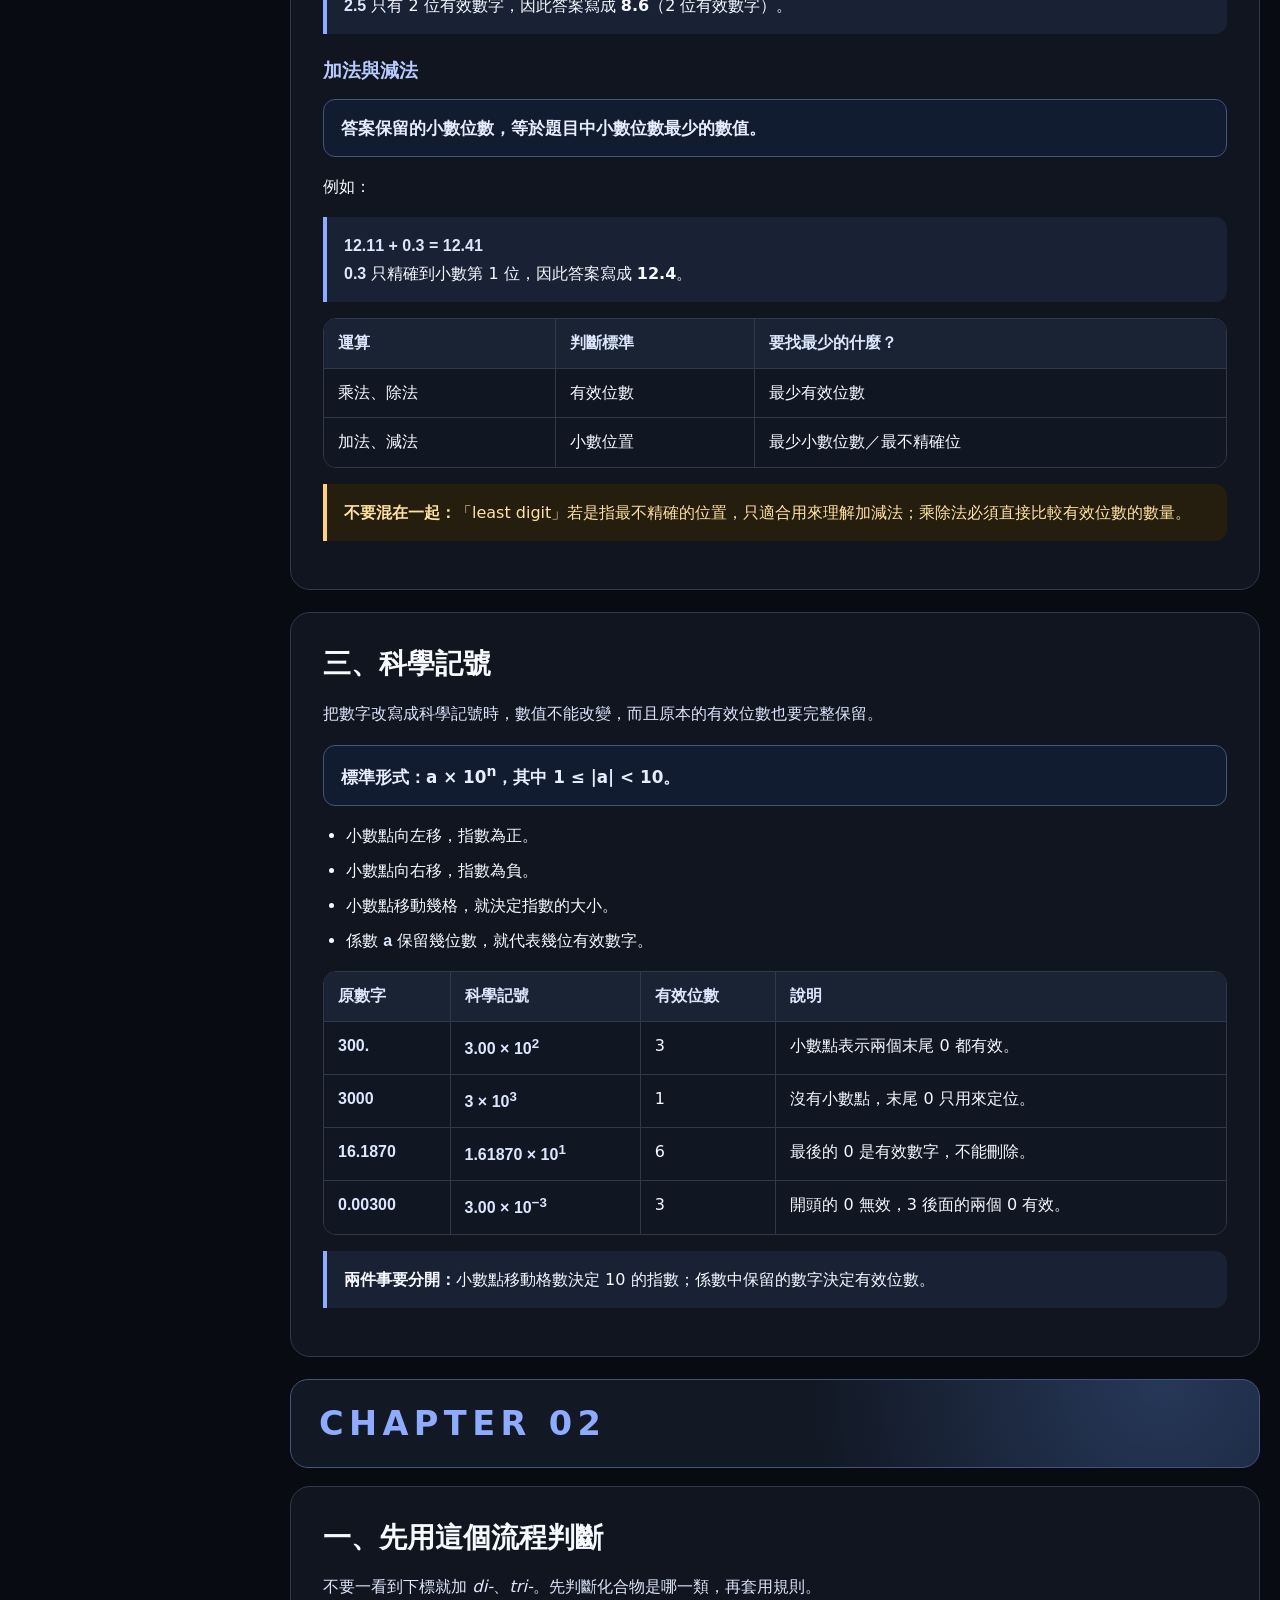
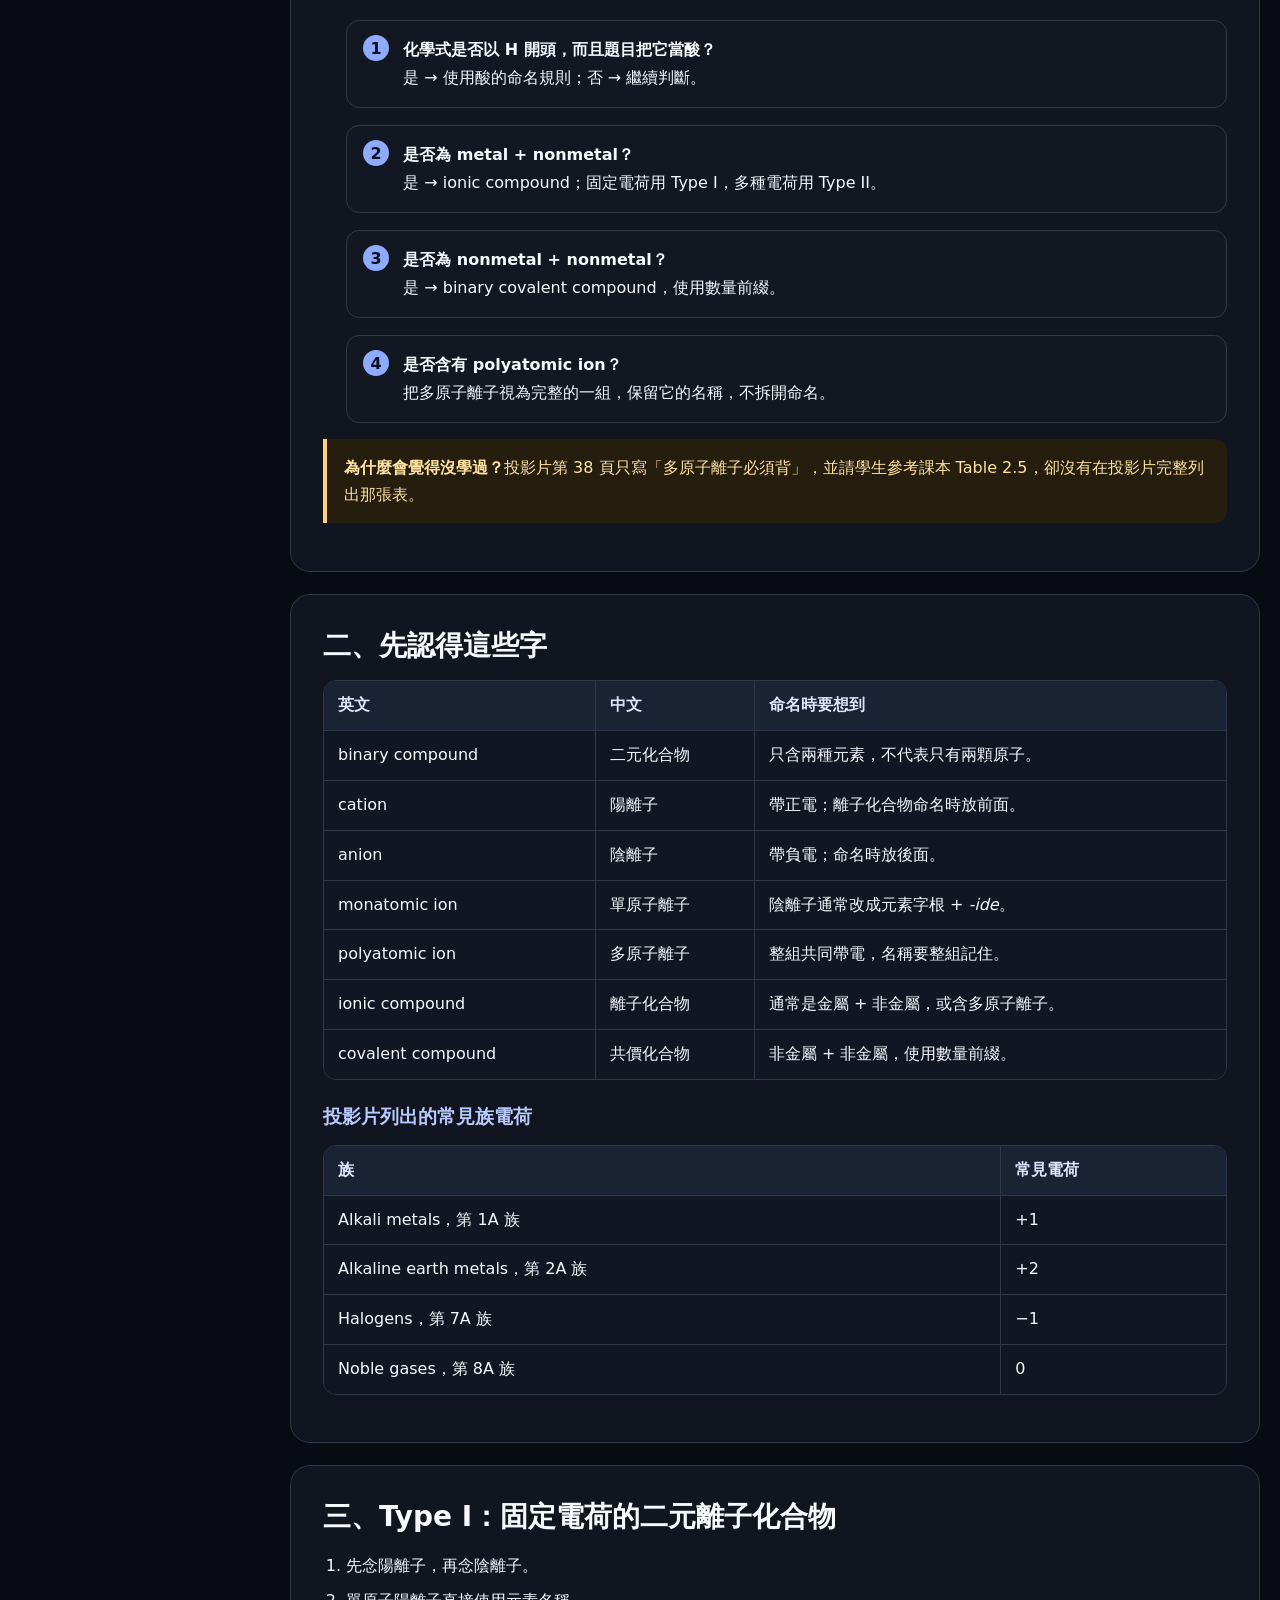
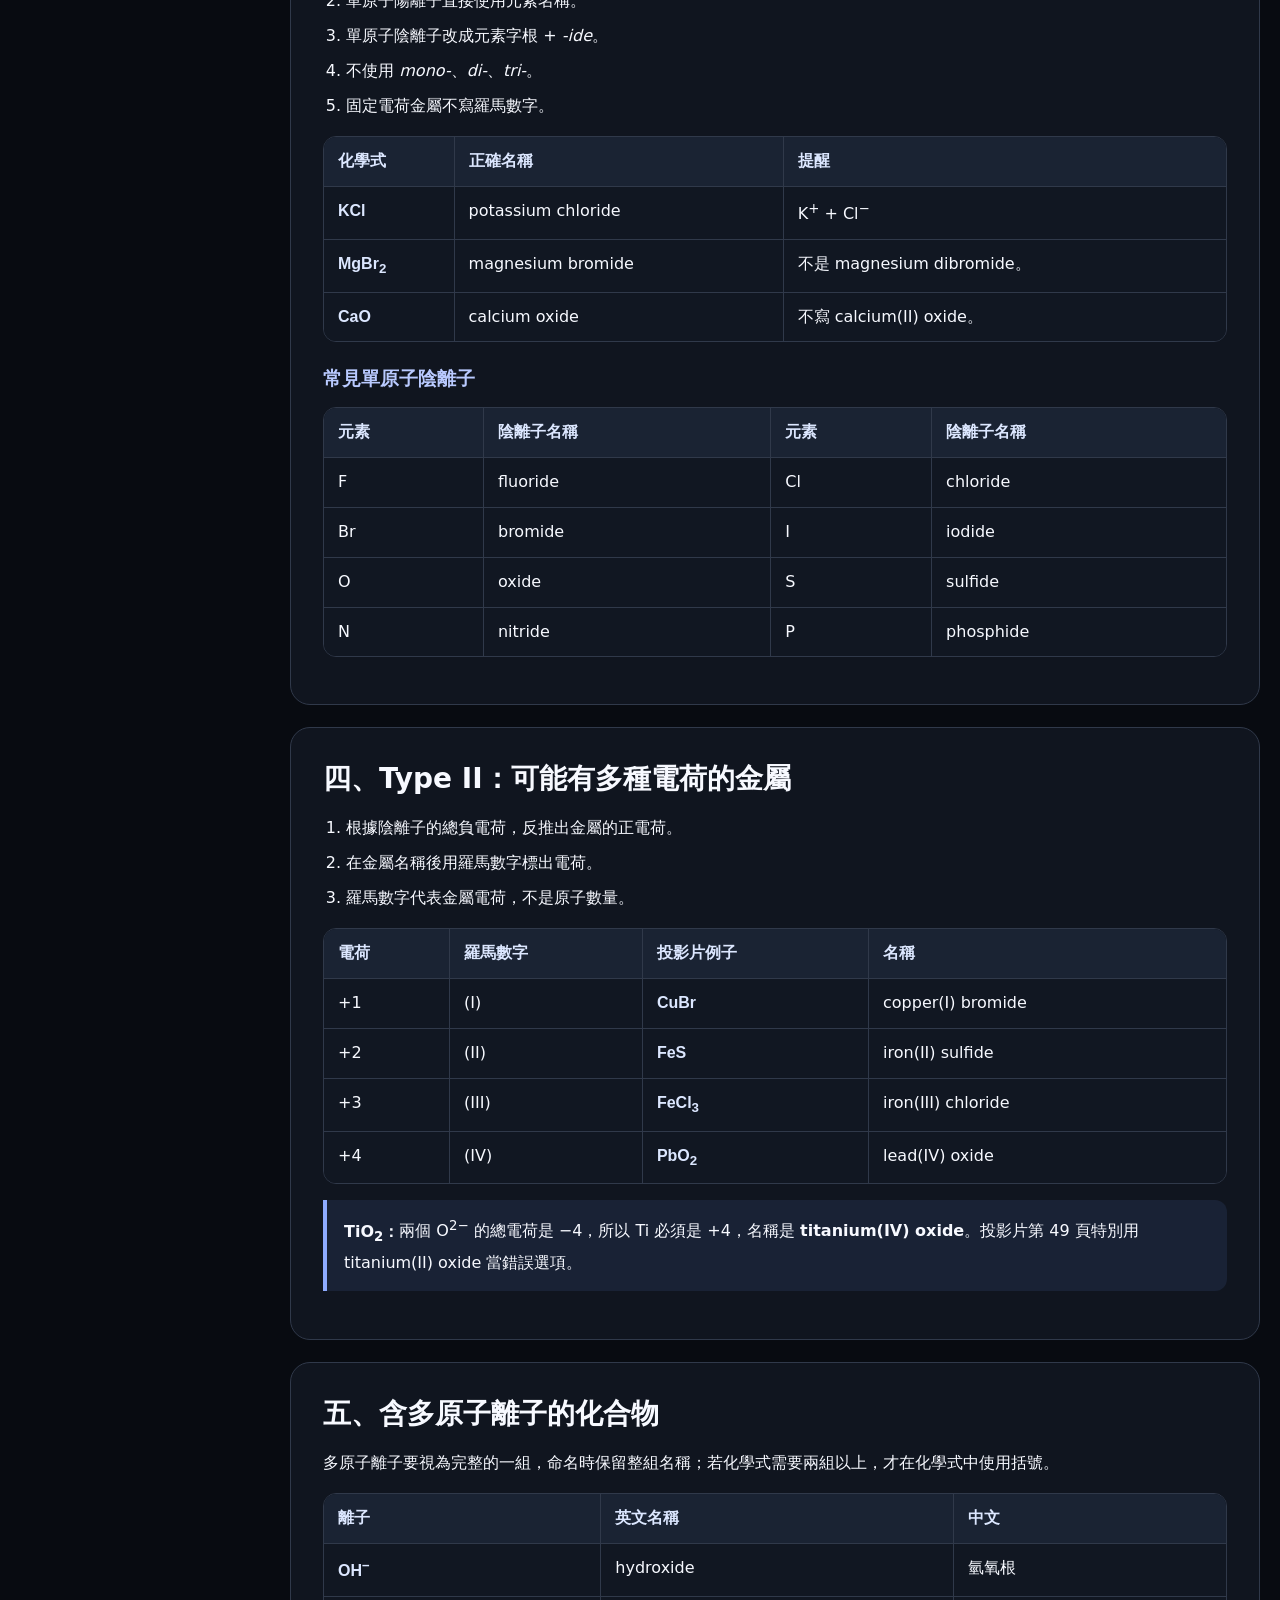
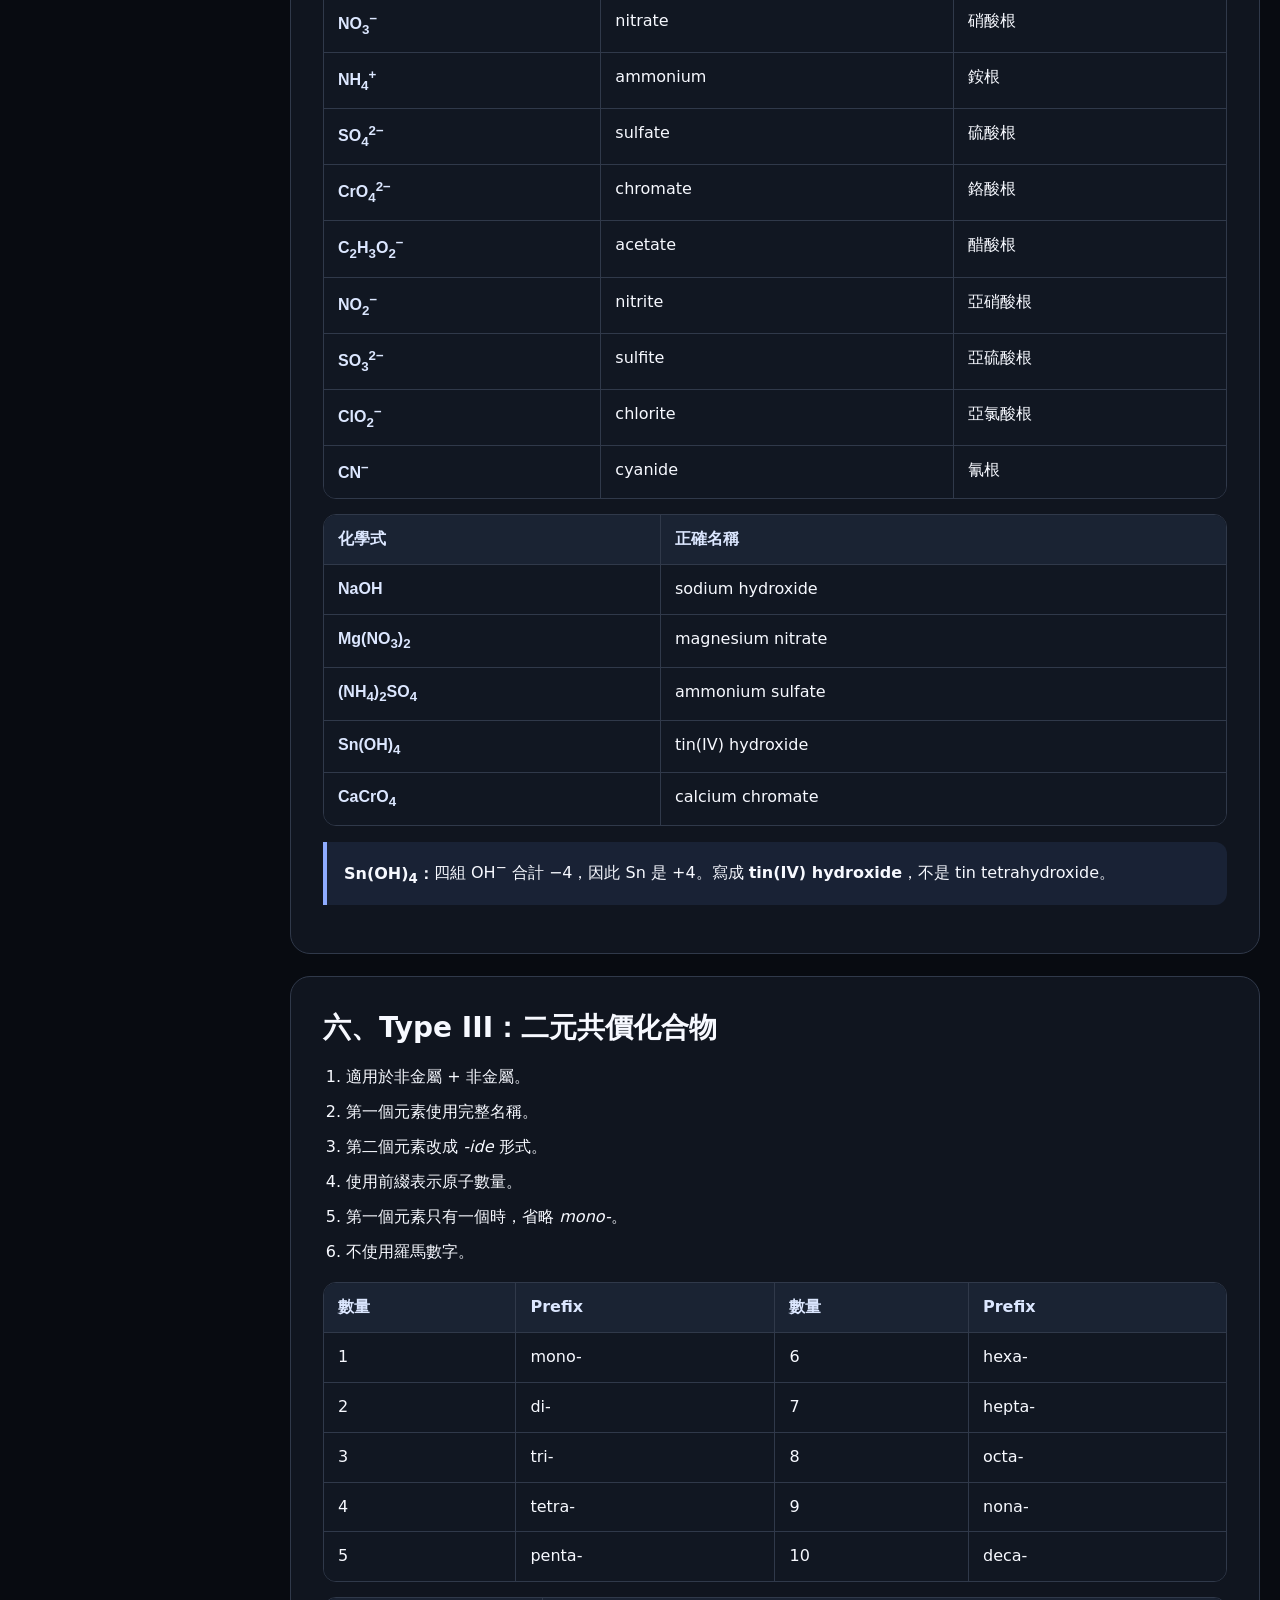
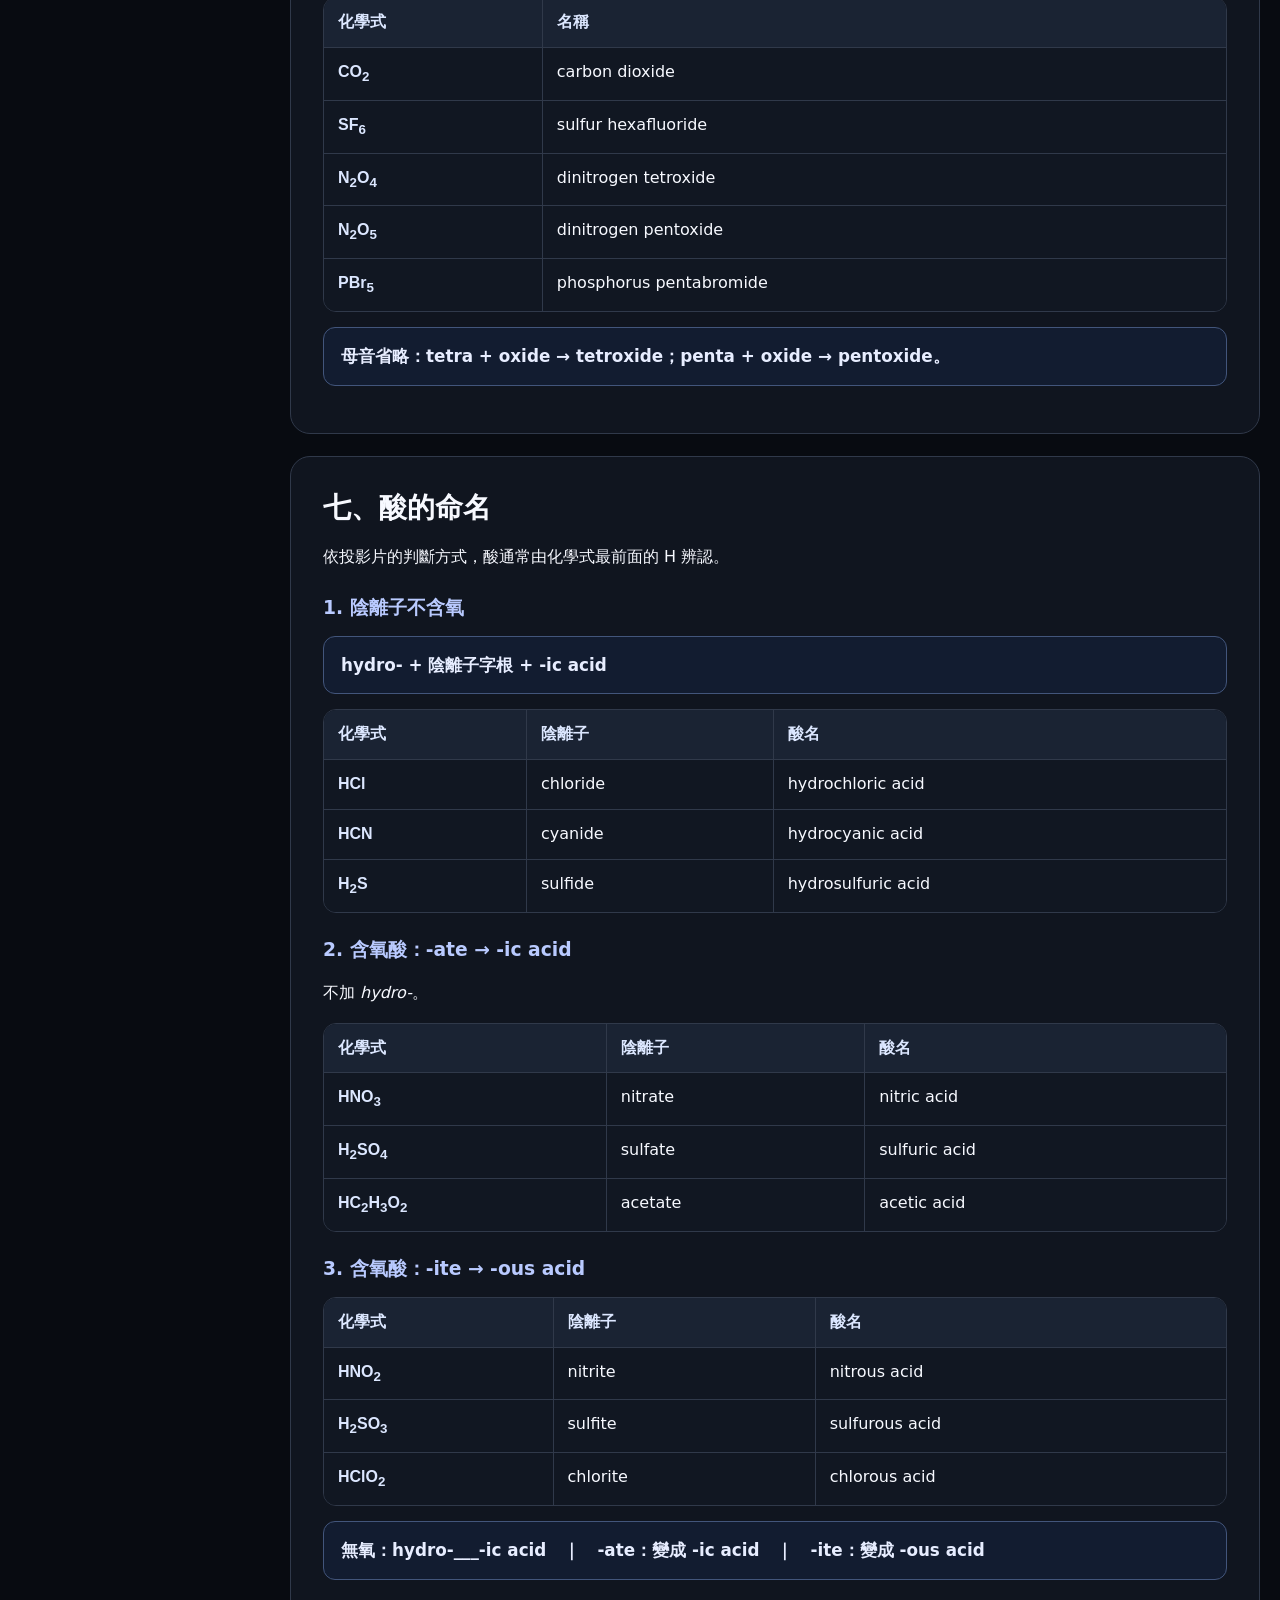
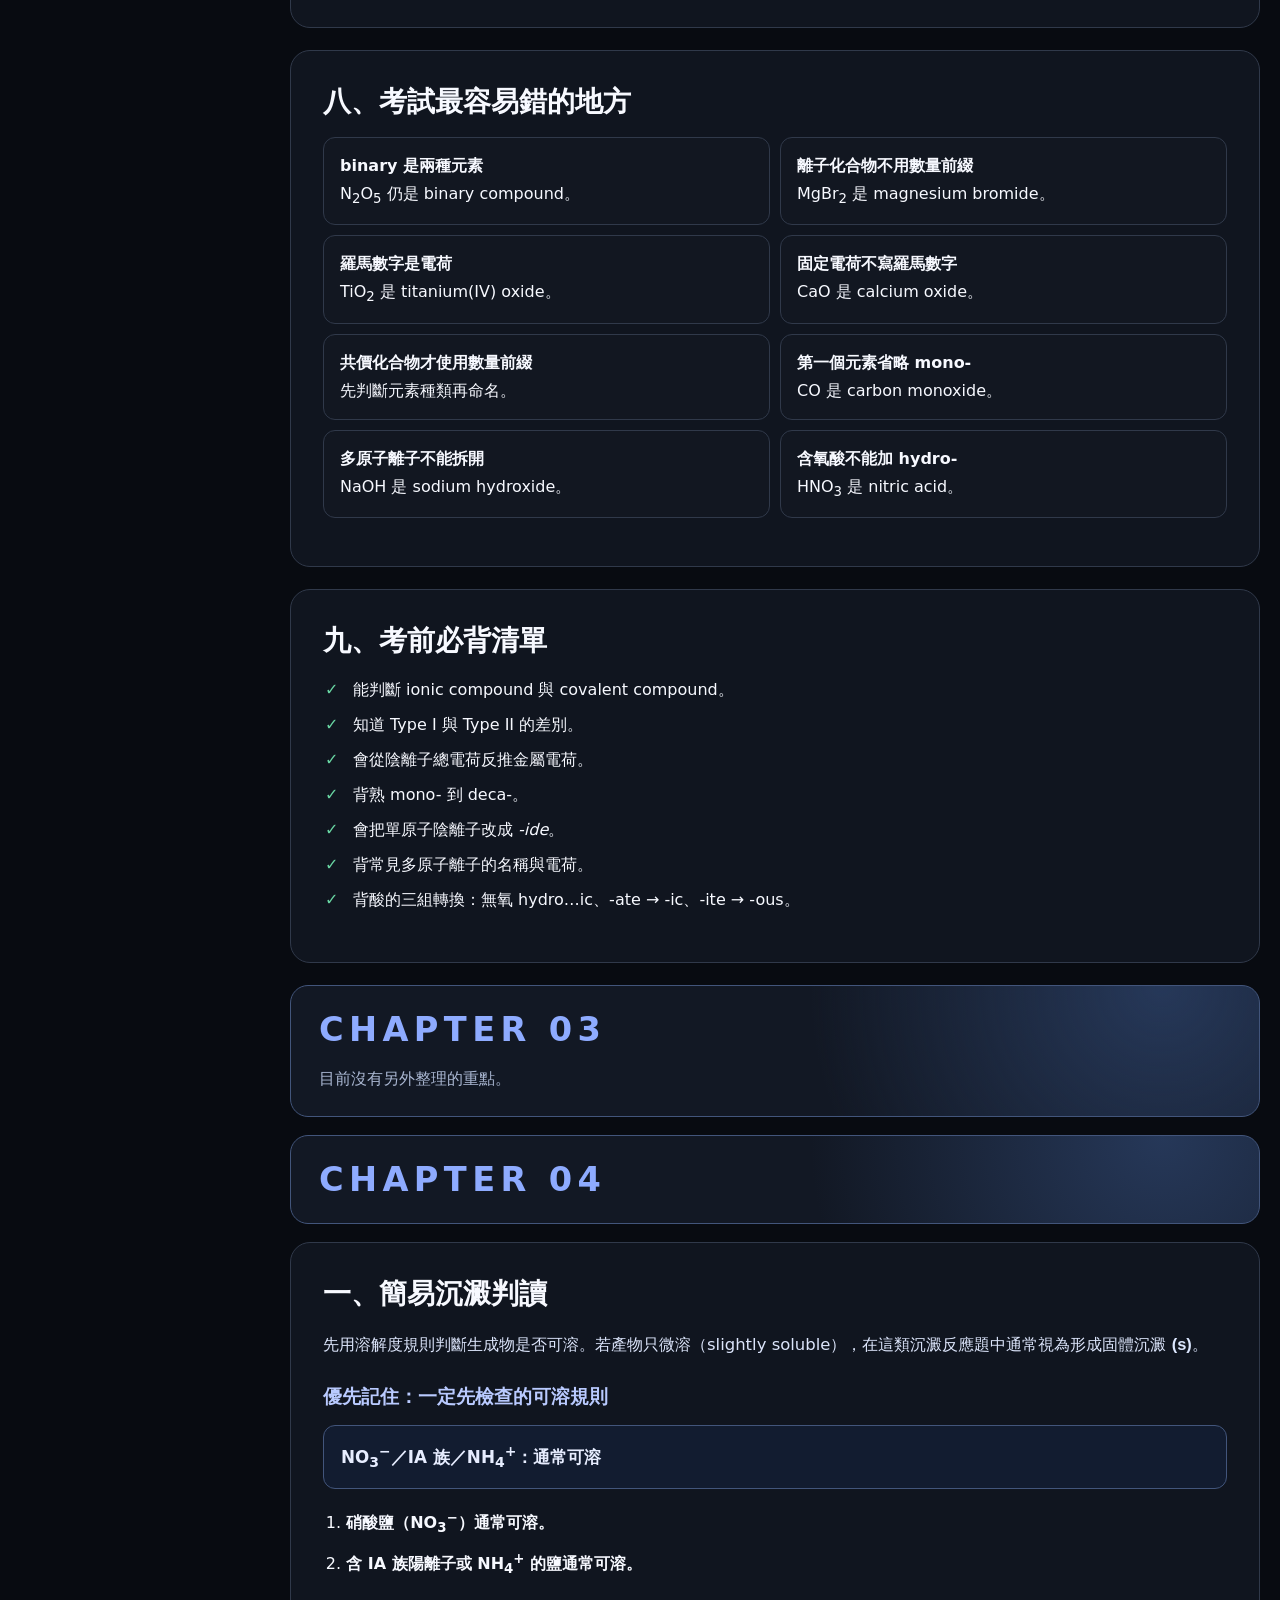
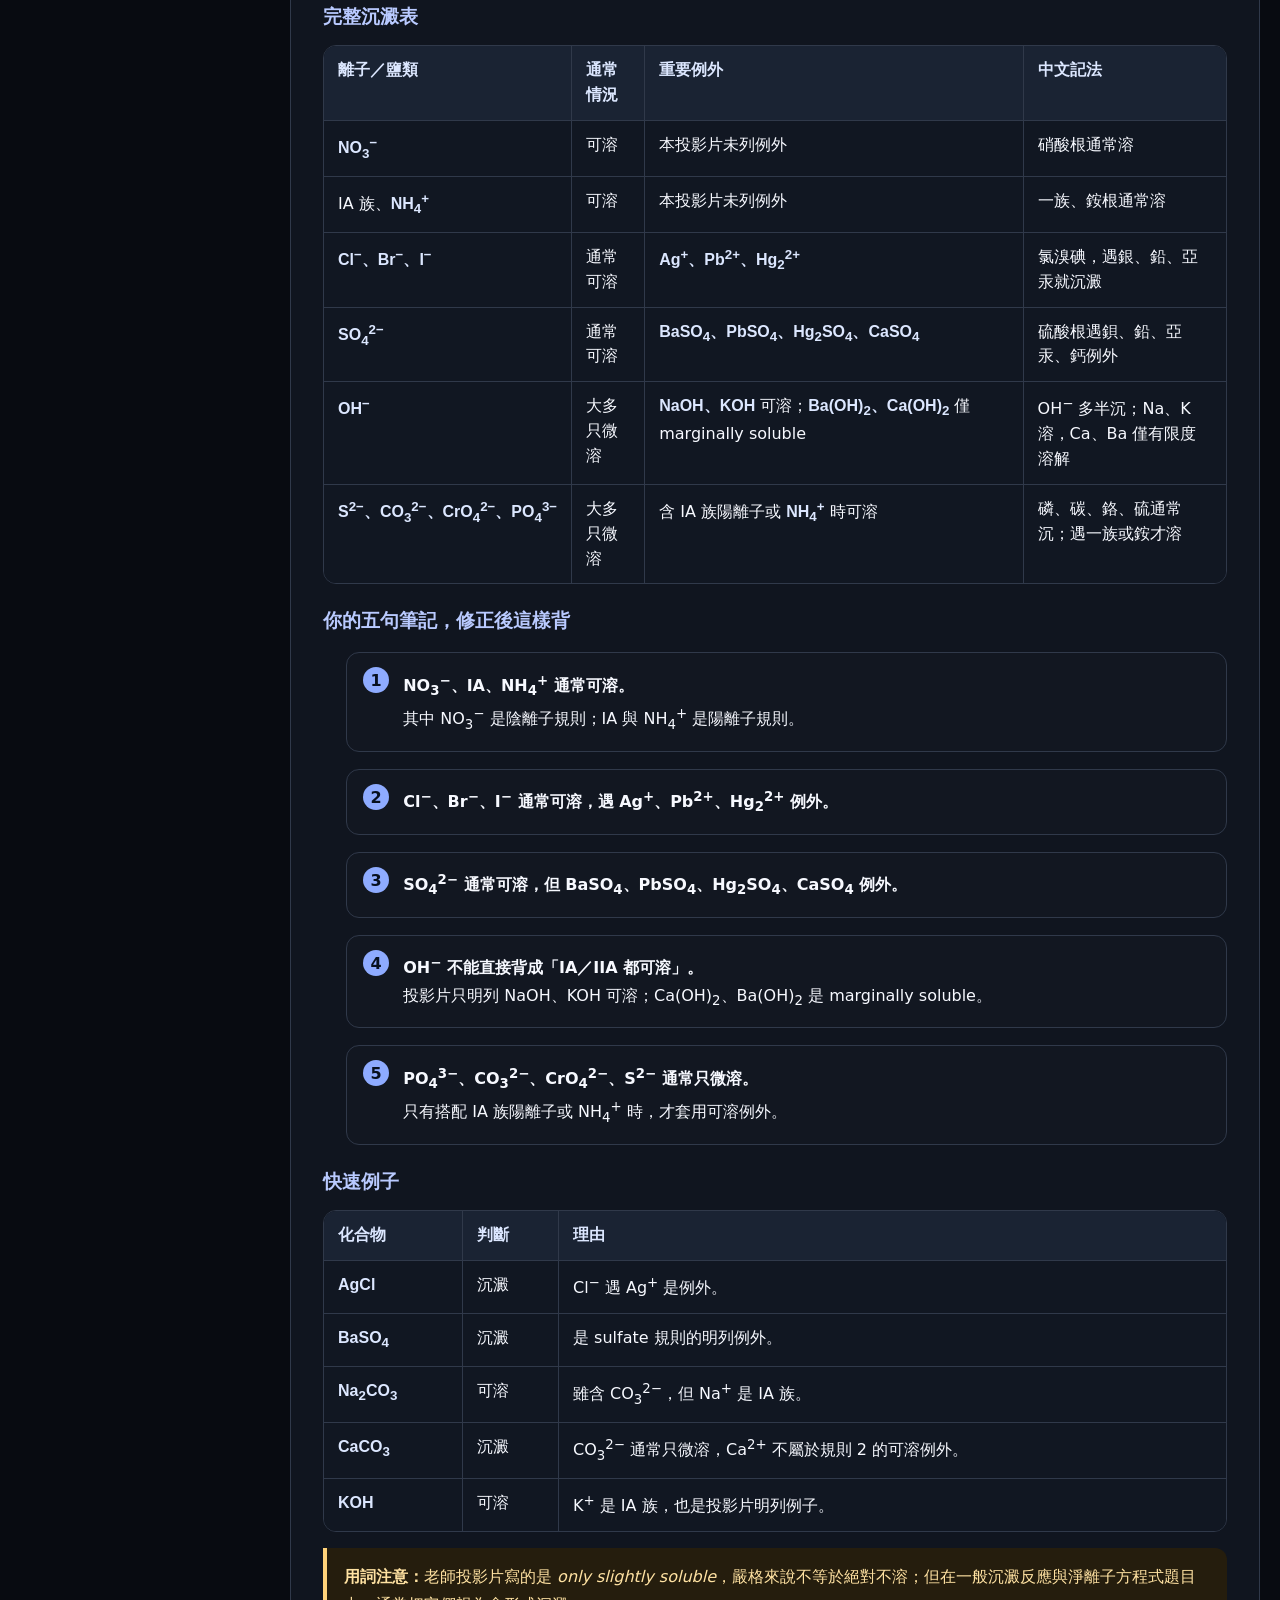
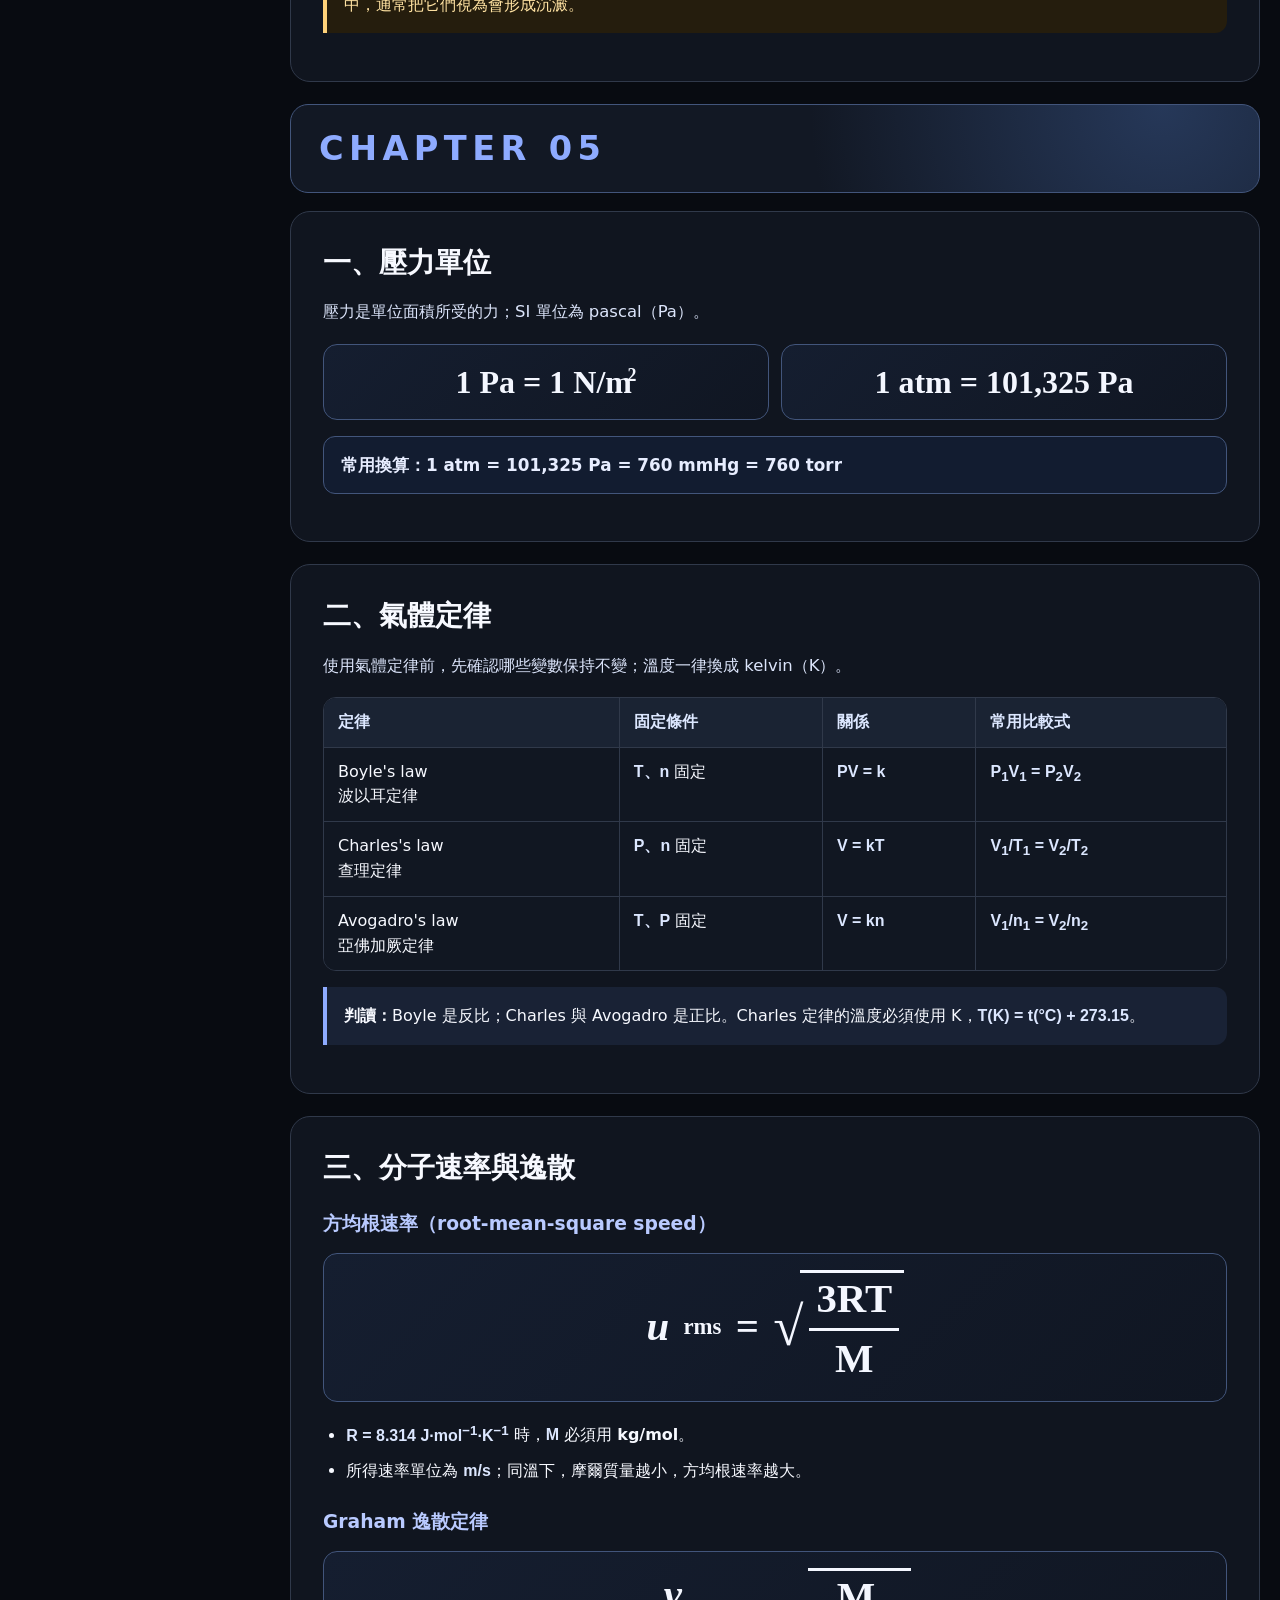
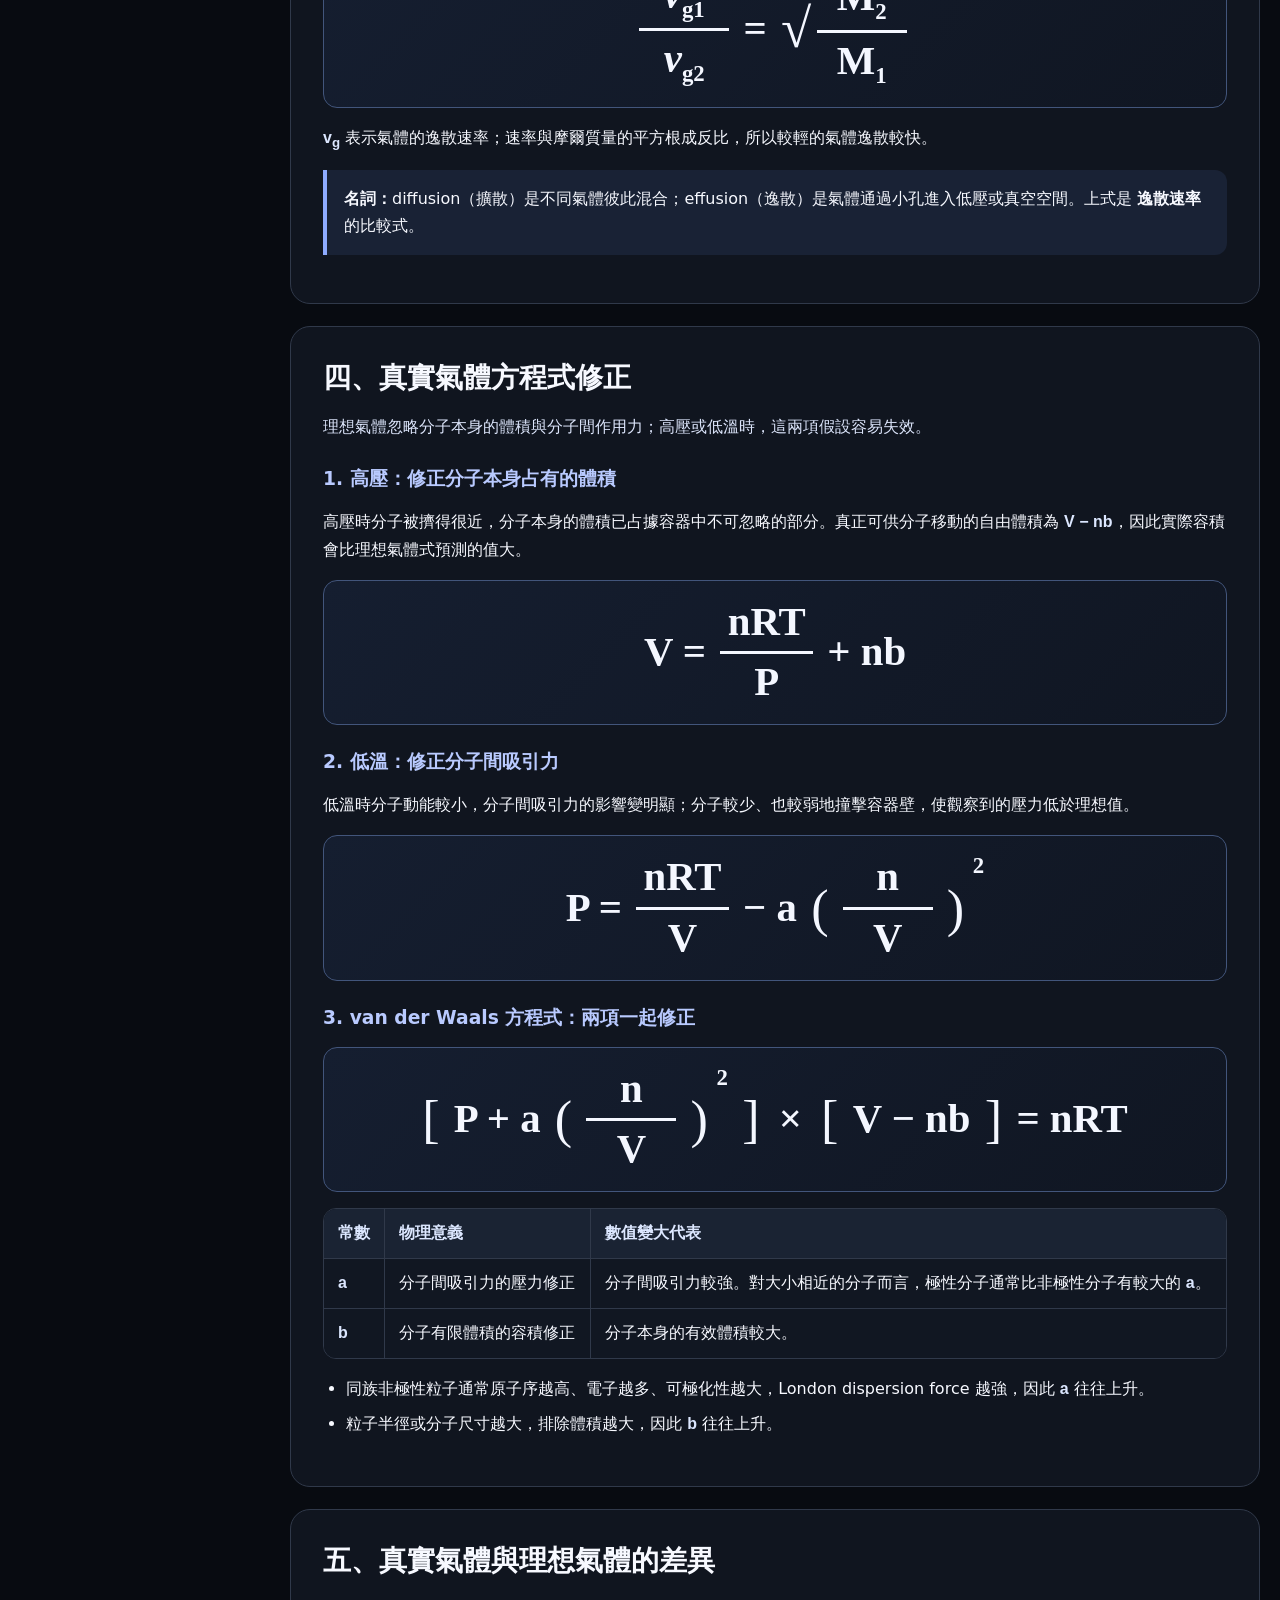
==== commit 29eb0e91: "Add files via upload" ====
--- a/notes.html
+++ b/notes.html
@@ -6,7 +6,7 @@
   <meta name="theme-color" content="#080b11">
   <meta name="description" content="化學原理期中考複習筆記">
   <title>化原筆記</title>
-  <link rel="stylesheet" href="style.css?v=20261020-notes3">
+  <link rel="stylesheet" href="style.css?v=20261020-notes4">
 </head>
 <body>
   <main class="notes-shell">
@@ -57,7 +57,17 @@
         <!--Ch04-->
         <a class="toc-chapter" href="#ch04">Ch04</a>
         <div class="toc-subitems">
-          <a href="#precipitation">簡單沉澱判讀</a>
+          <a href="#ch04-precipitation">簡單沉澱判讀</a>
+        </div>
+        <!--Ch05-->
+        <a class="toc-chapter" href="#ch05">Ch05</a>
+        <div class="toc-subitems">
+          <a href="#ch05-units">單位換算</a>
+          <a href="#ch05-laws">氣體定律</a>
+          <a href="#ch05-speed">氣體速率</a>
+          <a href="#ch05-correction">理想氣體方程式修正</a>
+          <a href="#ch05-real-gas">真實氣體</a>
+          <a href="#ch05-air-pollution">空汙</a>
         </div>
       </nav>
 
@@ -370,9 +380,8 @@
         <!--Ch04內容-->
         <section class="chapter-heading" id="ch04">
           <h2 class="eyebrow">CHAPTER 04</h2>
-          <p>水溶液反應：沉澱反應與簡易溶解度規則</p>
-        </section>
-        <section class="note-section" id="precipitation">
+        </section>
+        <section class="note-section" id="ch04-precipitation">
           <h2>一、簡易沉澱判讀</h2>
           <p class="note-lead">先用溶解度規則判斷生成物是否可溶。若產物只微溶（slightly soluble），在這類沉澱反應題中通常視為形成固體沉澱 <span class="chem">(s)</span>。</p>
 
@@ -451,9 +460,133 @@
 
           <div class="note-callout warning"><strong>用詞注意：</strong>老師投影片寫的是 <em>only slightly soluble</em>，嚴格來說不等於絕對不溶；但在一般沉澱反應與淨離子方程式題目中，通常把它們視為會形成沉澱。</div>
         </section>
+
+        <!--Ch05內容-->
+        <section class="chapter-heading" id="ch05">
+          <h2 class="eyebrow">CHAPTER 05</h2>
+        </section>
+        <section class="note-section" id="ch05-units">
+          <h2>一、壓力單位</h2>
+          <p class="note-lead">壓力是單位面積所受的力；SI 單位為 pascal（Pa）。</p>
+          <div class="formula-grid formula-grid-2">
+            <div class="formula-card"><span>1 Pa = 1 N/m<sup>2</sup></span></div>
+            <div class="formula-card"><span>1 atm = 101,325 Pa</span></div>
+          </div>
+          <div class="memory-rule">常用換算：1 atm = 101,325 Pa = 760 mmHg = 760 torr</div>
+        </section>
+        <section class="note-section" id="ch05-laws">
+          <h2>二、氣體定律</h2>
+          <p class="note-lead">使用氣體定律前，先確認哪些變數保持不變；溫度一律換成 kelvin（K）。</p>
+          <div class="table-wrap"><table class="notes-table">
+            <thead><tr><th>定律</th><th>固定條件</th><th>關係</th><th>常用比較式</th></tr></thead>
+            <tbody>
+              <tr><td>Boyle's law<br>波以耳定律</td><td><span class="chem">T、n</span> 固定</td><td class="chem">PV = k</td><td class="chem">P<sub>1</sub>V<sub>1</sub> = P<sub>2</sub>V<sub>2</sub></td></tr>
+              <tr><td>Charles's law<br>查理定律</td><td><span class="chem">P、n</span> 固定</td><td class="chem">V = kT</td><td class="chem">V<sub>1</sub>/T<sub>1</sub> = V<sub>2</sub>/T<sub>2</sub></td></tr>
+              <tr><td>Avogadro's law<br>亞佛加厥定律</td><td><span class="chem">T、P</span> 固定</td><td class="chem">V = kn</td><td class="chem">V<sub>1</sub>/n<sub>1</sub> = V<sub>2</sub>/n<sub>2</sub></td></tr>
+            </tbody>
+          </table></div>
+          <div class="note-callout"><strong>判讀：</strong>Boyle 是反比；Charles 與 Avogadro 是正比。Charles 定律的溫度必須使用 K，<span class="chem">T(K) = t(°C) + 273.15</span>。</div>
+        </section>
+        <section class="note-section" id="ch05-speed">
+          <h2>三、分子速率與逸散</h2>
+          <h3>方均根速率（root-mean-square speed）</h3>
+          <div class="formula-card formula-large" aria-label="u rms equals square root of 3 R T over M">
+            <i>u</i><sub>rms</sub> = <span class="radical">√</span><span class="radicand"><span class="formula-fraction"><span>3RT</span><span>M</span></span></span>
+          </div>
+          <ul>
+            <li><span class="chem">R = 8.314 J·mol<sup>−1</sup>·K<sup>−1</sup></span> 時，<span class="chem">M</span> 必須用 <strong>kg/mol</strong>。</li>
+            <li>所得速率單位為 <span class="chem">m/s</span>；同溫下，摩爾質量越小，方均根速率越大。</li>
+          </ul>
+
+          <h3>Graham 逸散定律</h3>
+          <div class="formula-card formula-large" aria-label="effusion rate of gas 1 over gas 2 equals square root of molar mass 2 over molar mass 1">
+            <span class="formula-fraction"><span><i>v</i><sub>g1</sub></span><span><i>v</i><sub>g2</sub></span></span>
+            <span>=</span>
+            <span class="radical">√</span><span class="radicand"><span class="formula-fraction"><span>M<sub>2</sub></span><span>M<sub>1</sub></span></span></span>
+          </div>
+          <p><span class="chem">v<sub>g</sub></span> 表示氣體的逸散速率；速率與摩爾質量的平方根成反比，所以較輕的氣體逸散較快。</p>
+          <div class="note-callout"><strong>名詞：</strong>diffusion（擴散）是不同氣體彼此混合；effusion（逸散）是氣體通過小孔進入低壓或真空空間。上式是 <strong>逸散速率</strong> 的比較式。</div>
+        </section>
+        <section class="note-section" id="ch05-correction">
+          <h2>四、真實氣體方程式修正</h2>
+          <p class="note-lead">理想氣體忽略分子本身的體積與分子間作用力；高壓或低溫時，這兩項假設容易失效。</p>
+
+          <h3>1. 高壓：修正分子本身占有的體積</h3>
+          <p>高壓時分子被擠得很近，分子本身的體積已占據容器中不可忽略的部分。真正可供分子移動的自由體積為 <span class="chem">V − nb</span>，因此實際容積會比理想氣體式預測的值大。</p>
+          <div class="formula-card formula-large">
+            V = <span class="formula-fraction"><span>nRT</span><span>P</span></span> + nb
+          </div>
+
+          <h3>2. 低溫：修正分子間吸引力</h3>
+          <p>低溫時分子動能較小，分子間吸引力的影響變明顯；分子較少、也較弱地撞擊容器壁，使觀察到的壓力低於理想值。</p>
+          <div class="formula-card formula-large">
+            P = <span class="formula-fraction"><span>nRT</span><span>V</span></span> − a<span class="formula-paren">(</span><span class="formula-fraction"><span>n</span><span>V</span></span><span class="formula-paren">)</span><sup>2</sup>
+          </div>
+
+          <h3>3. van der Waals 方程式：兩項一起修正</h3>
+          <div class="formula-card formula-large formula-wrap">
+            <span class="formula-bracket">[</span>P + a<span class="formula-paren">(</span><span class="formula-fraction"><span>n</span><span>V</span></span><span class="formula-paren">)</span><sup>2</sup><span class="formula-bracket">]</span>
+            <span class="formula-times">×</span>
+            <span class="formula-bracket">[</span>V − nb<span class="formula-bracket">]</span> = nRT
+          </div>
+
+          <div class="table-wrap"><table class="notes-table">
+            <thead><tr><th>常數</th><th>物理意義</th><th>數值變大代表</th></tr></thead>
+            <tbody>
+              <tr><td class="chem">a</td><td>分子間吸引力的壓力修正</td><td>分子間吸引力較強。對大小相近的分子而言，極性分子通常比非極性分子有較大的 <span class="chem">a</span>。</td></tr>
+              <tr><td class="chem">b</td><td>分子有限體積的容積修正</td><td>分子本身的有效體積較大。</td></tr>
+            </tbody>
+          </table></div>
+          <ul>
+            <li>同族非極性粒子通常原子序越高、電子越多、可極化性越大，London dispersion force 越強，因此 <span class="chem">a</span> 往往上升。</li>
+            <li>粒子半徑或分子尺寸越大，排除體積越大，因此 <span class="chem">b</span> 往往上升。</li>
+          </ul>
+        </section>
+        <section class="note-section" id="ch05-real-gas">
+          <h2>五、真實氣體與理想氣體的差異</h2>
+          <p class="note-lead">用壓縮因子（compressibility factor）判斷真實氣體偏離理想行為的方向。</p>
+          <div class="formula-card formula-large">
+            Z = <span class="formula-fraction"><span>PV</span><span>nRT</span></span>
+          </div>
+          <div class="table-wrap"><table class="notes-table">
+            <thead><tr><th>條件</th><th>主導因素</th><th>Z 的結果</th><th>要聯想到</th></tr></thead>
+            <tbody>
+              <tr><td>理想氣體</td><td>忽略吸引力與分子體積</td><td class="chem">Z = 1</td><td><span class="chem">PV = nRT</span></td></tr>
+              <tr><td>壓力趨近 0</td><td>分子相距極遠，作用力與分子體積影響都趨小</td><td class="chem">Z → 1</td><td>所有真實氣體逐漸接近理想行為</td></tr>
+              <tr><td>低至中等壓力</td><td>分子間吸引力通常先占優勢，使測得壓力與 <span class="chem">PV</span> 偏低</td><td class="chem">Z &lt; 1</td><td>attraction dominates</td></tr>
+              <tr><td>很高壓力</td><td>有限分子體積與短距離排斥占優勢，使實際體積效應變大</td><td class="chem">Z &gt; 1</td><td>excluded volume dominates</td></tr>
+            </tbody>
+          </table></div>
+          <figure class="note-figure">
+            <img src="真實氣體差異.png" alt="數種真實氣體在 200 K 時，壓縮因子 PV 除以 nRT 隨壓力變化的曲線">
+            <figcaption>虛線 <span class="chem">Z = 1</span> 代表理想氣體；曲線低於 1 表示吸引力效應占優勢，高於 1 表示有限體積與排斥效應占優勢。</figcaption>
+          </figure>
+        </section>
+        <section class="note-section" id="ch05-air-pollution">
+          <h2>六、空氣污染</h2>
+          <h3>光化學煙霧（photochemical smog）</h3>
+          <div class="memory-rule">時間順序：NO → NO<sub>2</sub> → O<sub>3</sub></div>
+          <ol>
+            <li>汽、機車引擎的高溫使 <span class="chem">N<sub>2</sub></span> 與 <span class="chem">O<sub>2</sub></span> 生成 <span class="chem">NO</span>。</li>
+            <li><span class="chem">NO</span> 在空氣中進一步被氧化成 <span class="chem">NO<sub>2</sub></span>。</li>
+            <li>中午附近的日光／紫外線使 <span class="chem">NO<sub>2</sub> → NO + O</span>。</li>
+            <li>游離氧原子再與氧氣反應：<span class="chem">O + O<sub>2</sub> → O<sub>3</sub></span>，形成臭氧。</li>
+          </ol>
+
+          <h3>酸雨與燃煤脫硫</h3>
+          <div class="reaction-flow" aria-label="sulfur to sulfur dioxide to sulfur trioxide to sulfuric acid">
+            <span>S</span><b>→</b><span>SO<sub>2</sub></span><b>→</b><span>SO<sub>3</sub></span><b>+ H<sub>2</sub>O →</b><span>H<sub>2</sub>SO<sub>4</sub></span>
+          </div>
+          <p>煤中的硫燃燒生成 <span class="chem">SO<sub>2</sub></span>，再氧化成 <span class="chem">SO<sub>3</sub></span>；<span class="chem">SO<sub>3</sub></span> 與水形成具腐蝕性的硫酸，是酸雨來源之一。</p>
+          <p>煙道氣洗滌器（scrubber）可利用石灰石除去 <span class="chem">SO<sub>2</sub></span>：</p>
+          <div class="formula-grid formula-grid-2">
+            <div class="formula-card">CaCO<sub>3</sub> → CaO + CO<sub>2</sub></div>
+            <div class="formula-card">CaO + SO<sub>2</sub> → CaSO<sub>3</sub>(s)</div>
+          </div>
+        </section>
       </article>
     </div>
-    <footer class="notes-footer">Ch01 依個人課堂筆記整理；Ch02 與 Ch04 依老師投影片整理。後續可持續加入新筆記章節。</footer>
+    <footer class="notes-footer">Ch01 依個人課堂筆記整理；Ch02、Ch04 與 Ch05 依老師投影片整理。後續可持續加入新筆記章節。</footer>
   </main>
 </body>
 </html>
--- a/style.css
+++ b/style.css
@@ -170,3 +170,135 @@
   .toolbar .button:first-child { grid-column: auto; }
   .card-actions { margin-left: auto; }
 }
+/* 筆記目錄中的 Chapter 大標題 */
+.notes-toc .toc-chapter {
+  margin-top: 14px;
+  padding: 10px 9px;
+  color: var(--text);
+  background: #1a2333;
+  border-left: 3px solid var(--accent);
+  font-weight: 900;
+}
+
+/* 第一個 Chapter 上方不需要太大的間距 */
+.notes-toc .toc-chapter:first-of-type {
+  margin-top: 4px;
+}
+
+/* Chapter 底下的小標題 */
+.toc-subitems {
+  margin: 5px 0 10px 13px;
+  padding-left: 9px;
+  border-left: 1px solid var(--line);
+}
+
+.notes-toc .toc-subitems a {
+  padding: 6px 8px;
+  font-size: 0.88rem;
+}
+
+/* 右側每個 Chapter 的大標題 */
+.chapter-heading {
+  margin: 8px 0 18px;
+  padding: 24px 28px;
+  border: 1px solid #42557b;
+  border-radius: 18px;
+  background:
+    radial-gradient(circle at 90% 0, #263859, transparent 22rem),
+    #121824;
+  scroll-margin-top: 18px;
+}
+
+.chapter-heading h2 {
+  margin: 0;
+  font-size: clamp(1.55rem, 4vw, 2.1rem);
+}
+
+.chapter-heading p:last-child {
+  margin-bottom: 0;
+  color: var(--muted);
+  line-height: 1.7;
+}
+
+/* Ch05 公式與圖表 */
+.formula-grid {
+  display: grid;
+  gap: 12px;
+  margin: 16px 0;
+}
+
+.formula-grid-2 {
+  grid-template-columns: repeat(2, minmax(0, 1fr));
+}
+
+.formula-card {
+  display: flex;
+  align-items: center;
+  justify-content: center;
+  gap: .35em;
+  min-height: 76px;
+  margin: 16px 0;
+  padding: 16px 20px;
+  overflow-x: auto;
+  border: 1px solid #42557b;
+  border-radius: 14px;
+  color: #f4f7ff;
+  background: linear-gradient(135deg, #151e30, #101622);
+  font-family: Cambria, "Times New Roman", serif;
+  font-size: clamp(1.35rem, 4vw, 2rem);
+  font-weight: 600;
+  line-height: 1.25;
+  white-space: nowrap;
+}
+
+.formula-grid .formula-card { margin: 0; }
+.formula-large { font-size: clamp(1.6rem, 5vw, 2.55rem); }
+.formula-wrap { flex-wrap: wrap; white-space: normal; }
+.formula-card sub { font-size: .56em; }
+.formula-card sup { font-size: .56em; align-self: flex-start; margin-left: -.25em; }
+.formula-fraction {
+  display: inline-grid;
+  grid-template-rows: auto auto;
+  align-items: center;
+  min-width: 2.2em;
+  text-align: center;
+  vertical-align: middle;
+}
+.formula-fraction > span:first-child { padding: 0 .18em .08em; border-bottom: .075em solid currentColor; }
+.formula-fraction > span:last-child { padding: .08em .18em 0; }
+.radical { margin-right: -.32em; font-size: 1.35em; font-weight: 400; }
+.radicand { padding: .03em .1em 0 .22em; border-top: .075em solid currentColor; }
+.formula-paren, .formula-bracket { font-size: 1.28em; font-weight: 400; }
+.formula-times { padding: 0 .12em; }
+
+.note-figure {
+  margin: 20px auto 8px;
+  padding: 14px;
+  border: 1px solid var(--line);
+  border-radius: 16px;
+  background: #f5f7fb;
+}
+.note-figure img { display: block; width: 100%; height: auto; border-radius: 8px; }
+.note-figure figcaption { padding: 12px 6px 2px; color: #33405a; line-height: 1.6; text-align: center; }
+
+.reaction-flow {
+  display: flex;
+  flex-wrap: wrap;
+  align-items: center;
+  justify-content: center;
+  gap: 10px;
+  margin: 16px 0;
+  padding: 16px;
+  border: 1px solid #42557b;
+  border-radius: 13px;
+  background: #121c30;
+  font-size: clamp(1.15rem, 3vw, 1.55rem);
+  font-weight: 800;
+}
+.reaction-flow span { padding: 7px 12px; border-radius: 9px; background: #1b2740; }
+.reaction-flow b { color: var(--accent-2); }
+
+@media (max-width: 600px) {
+  .formula-grid-2 { grid-template-columns: 1fr; }
+  .formula-card { justify-content: flex-start; }
+}
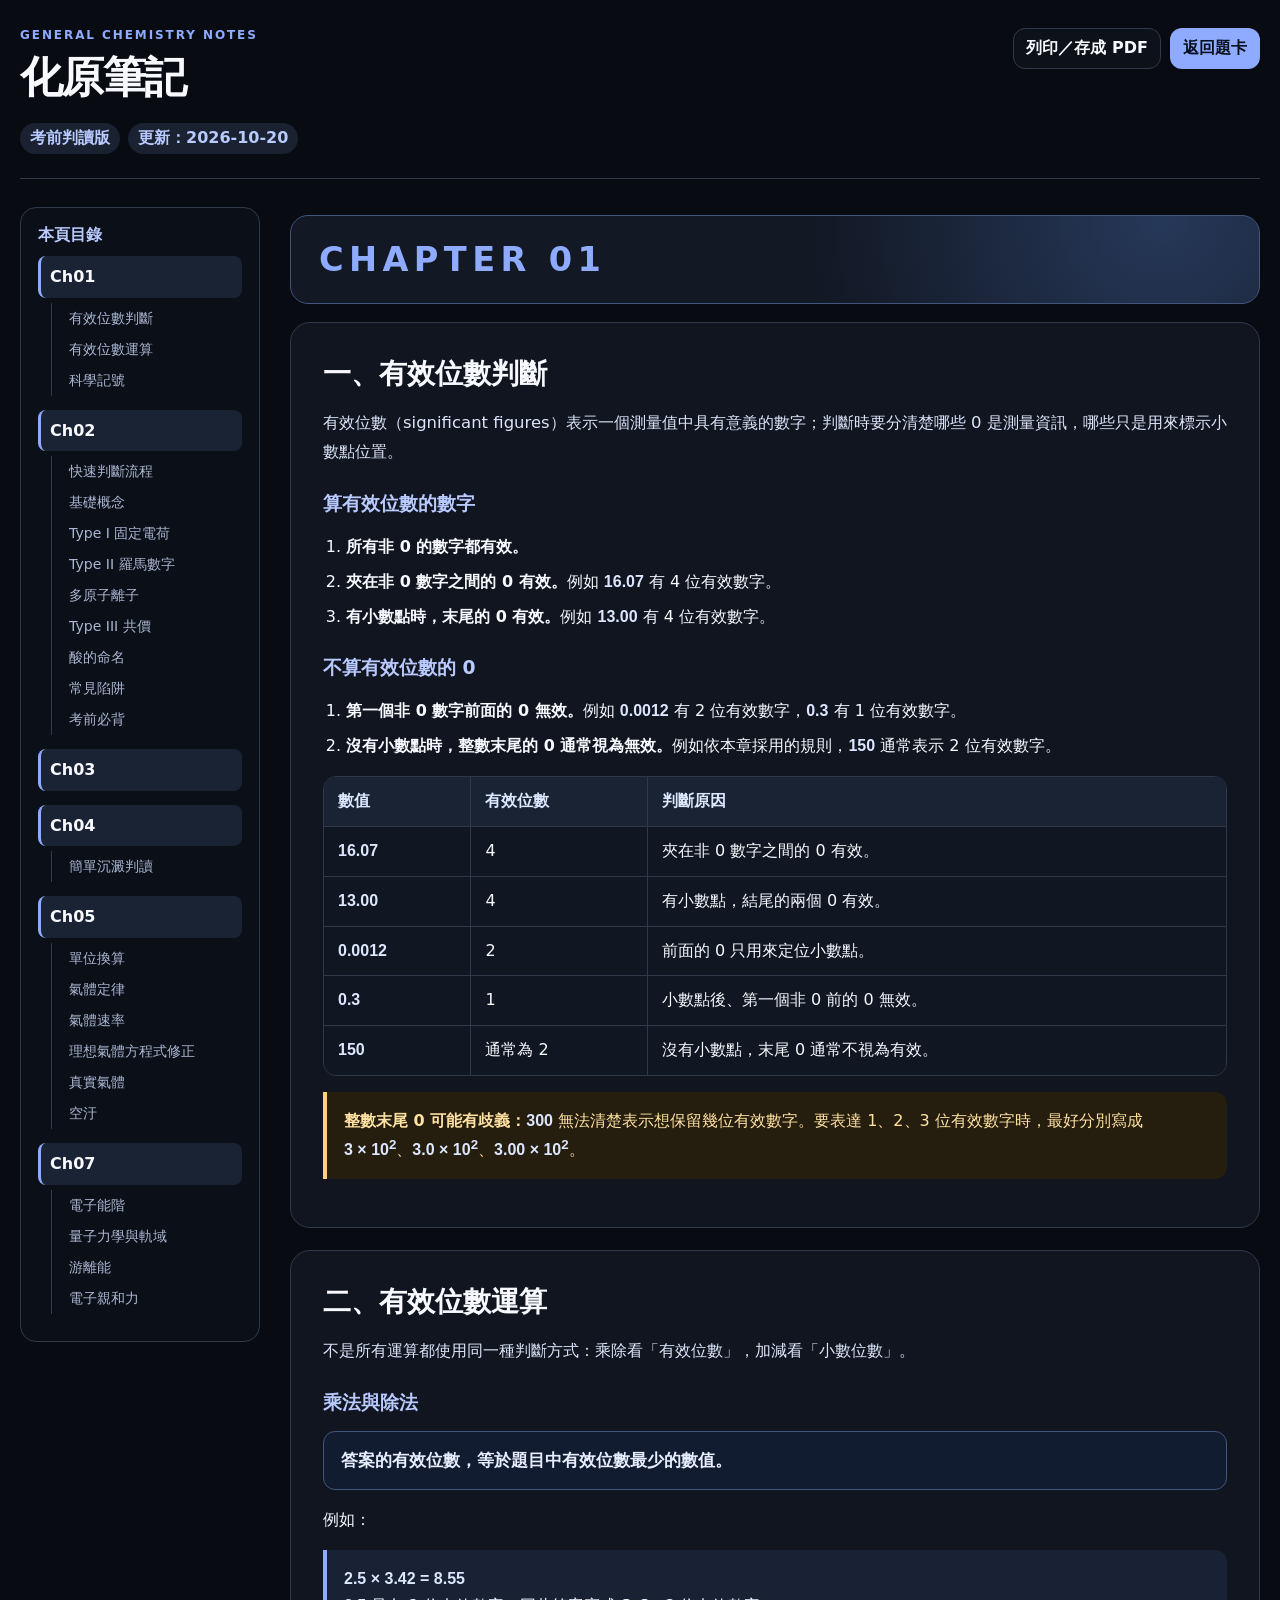
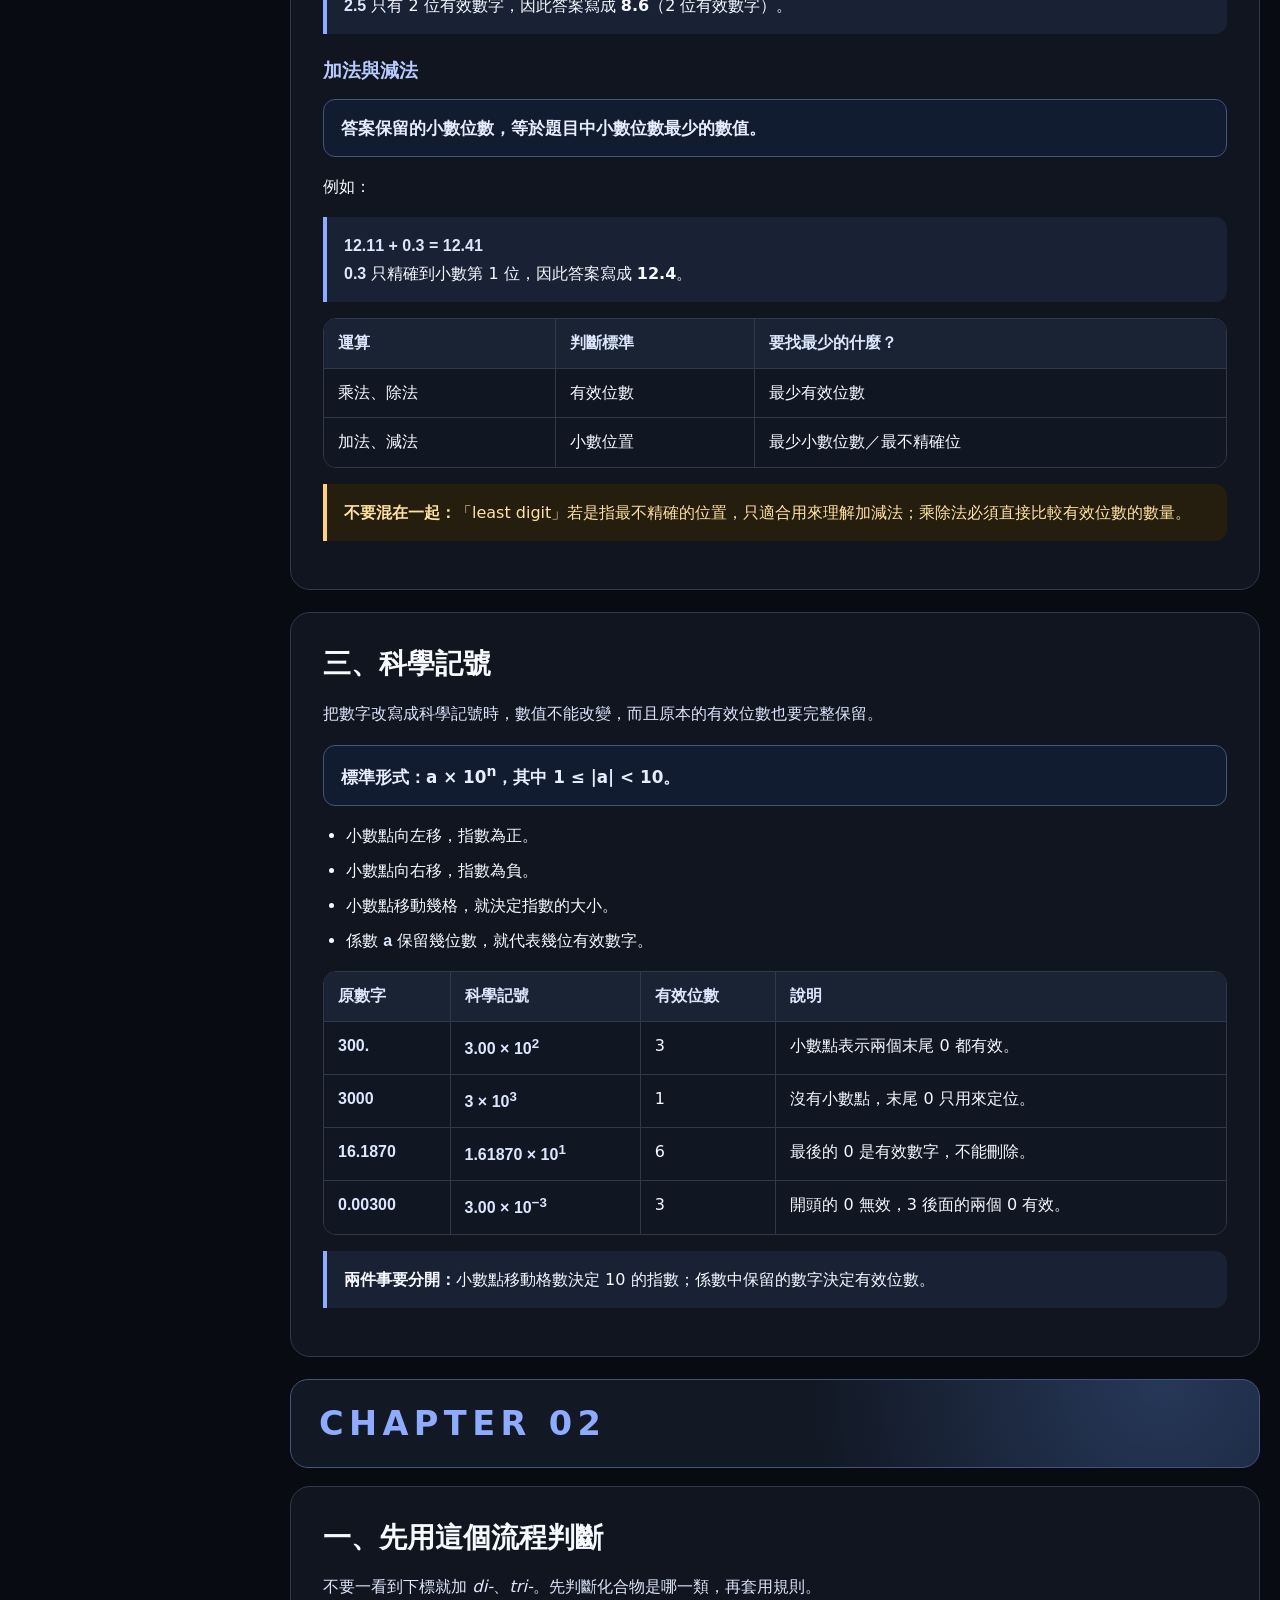
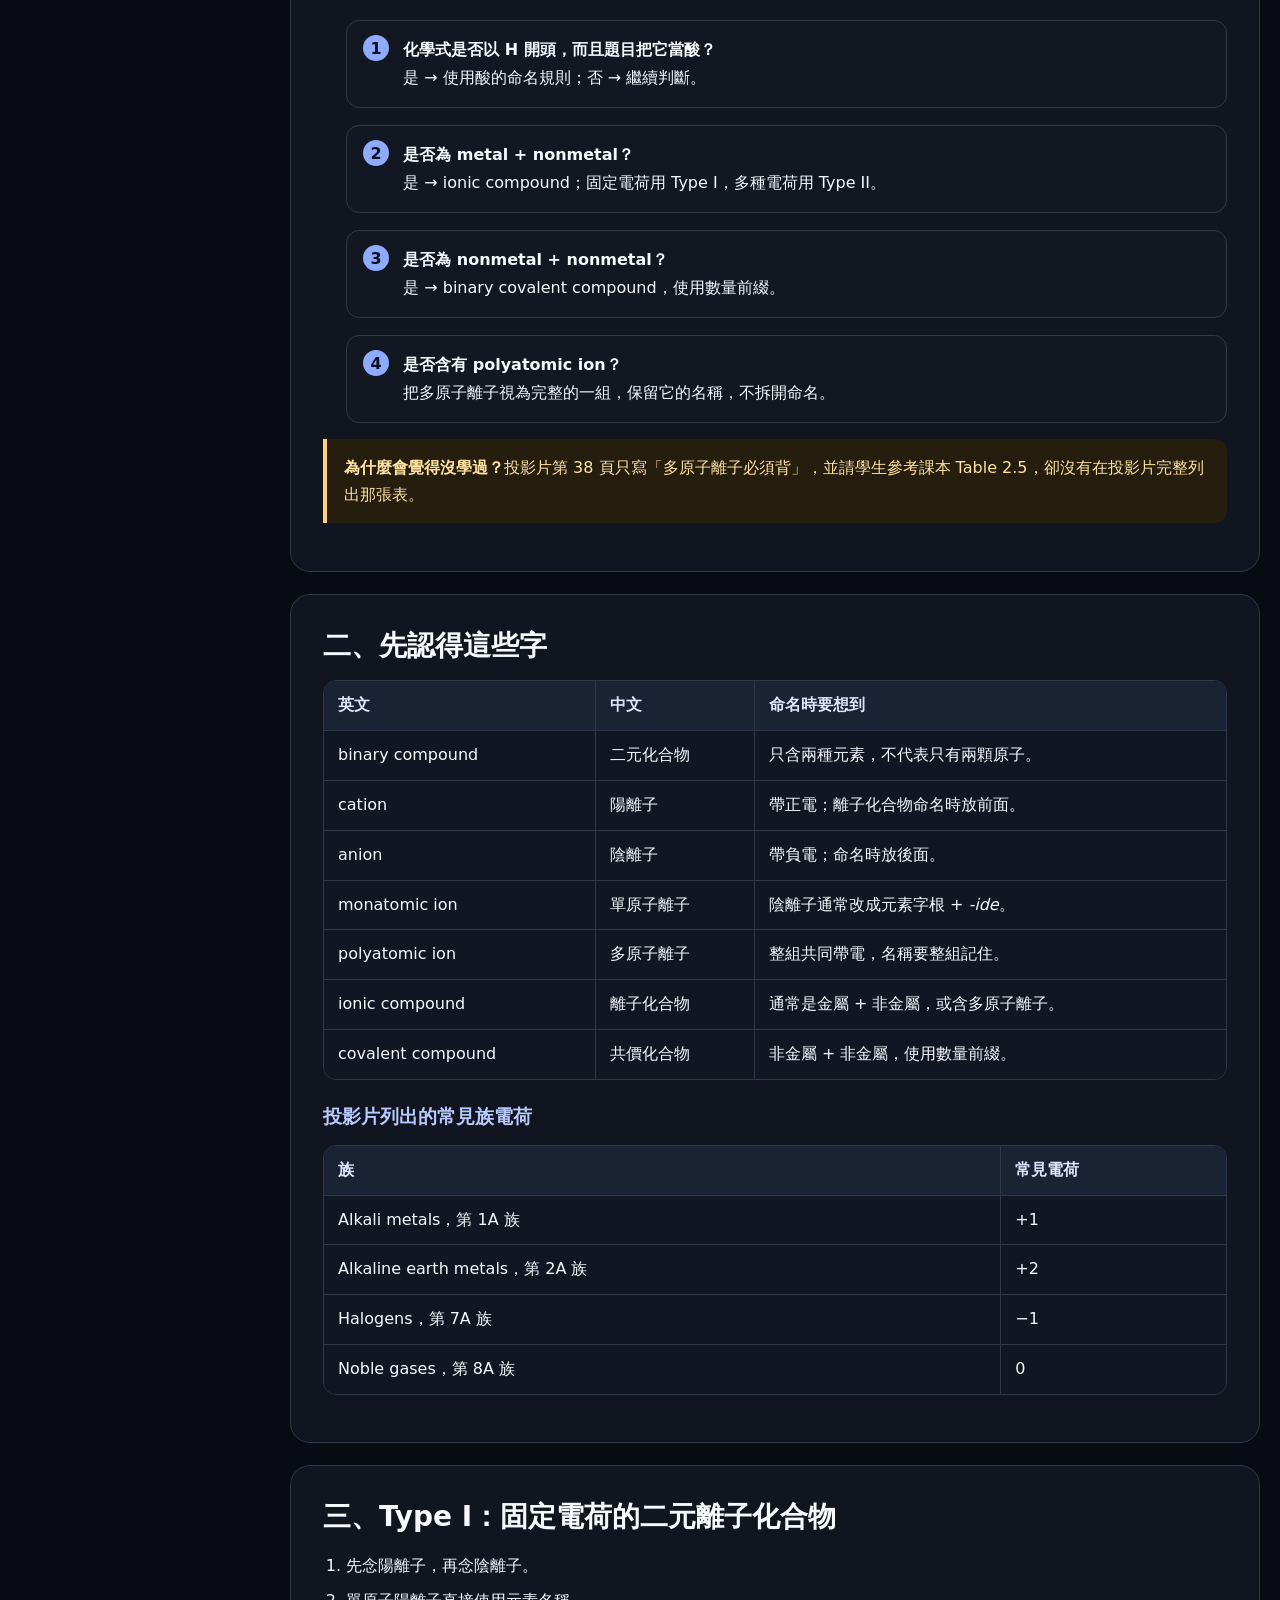
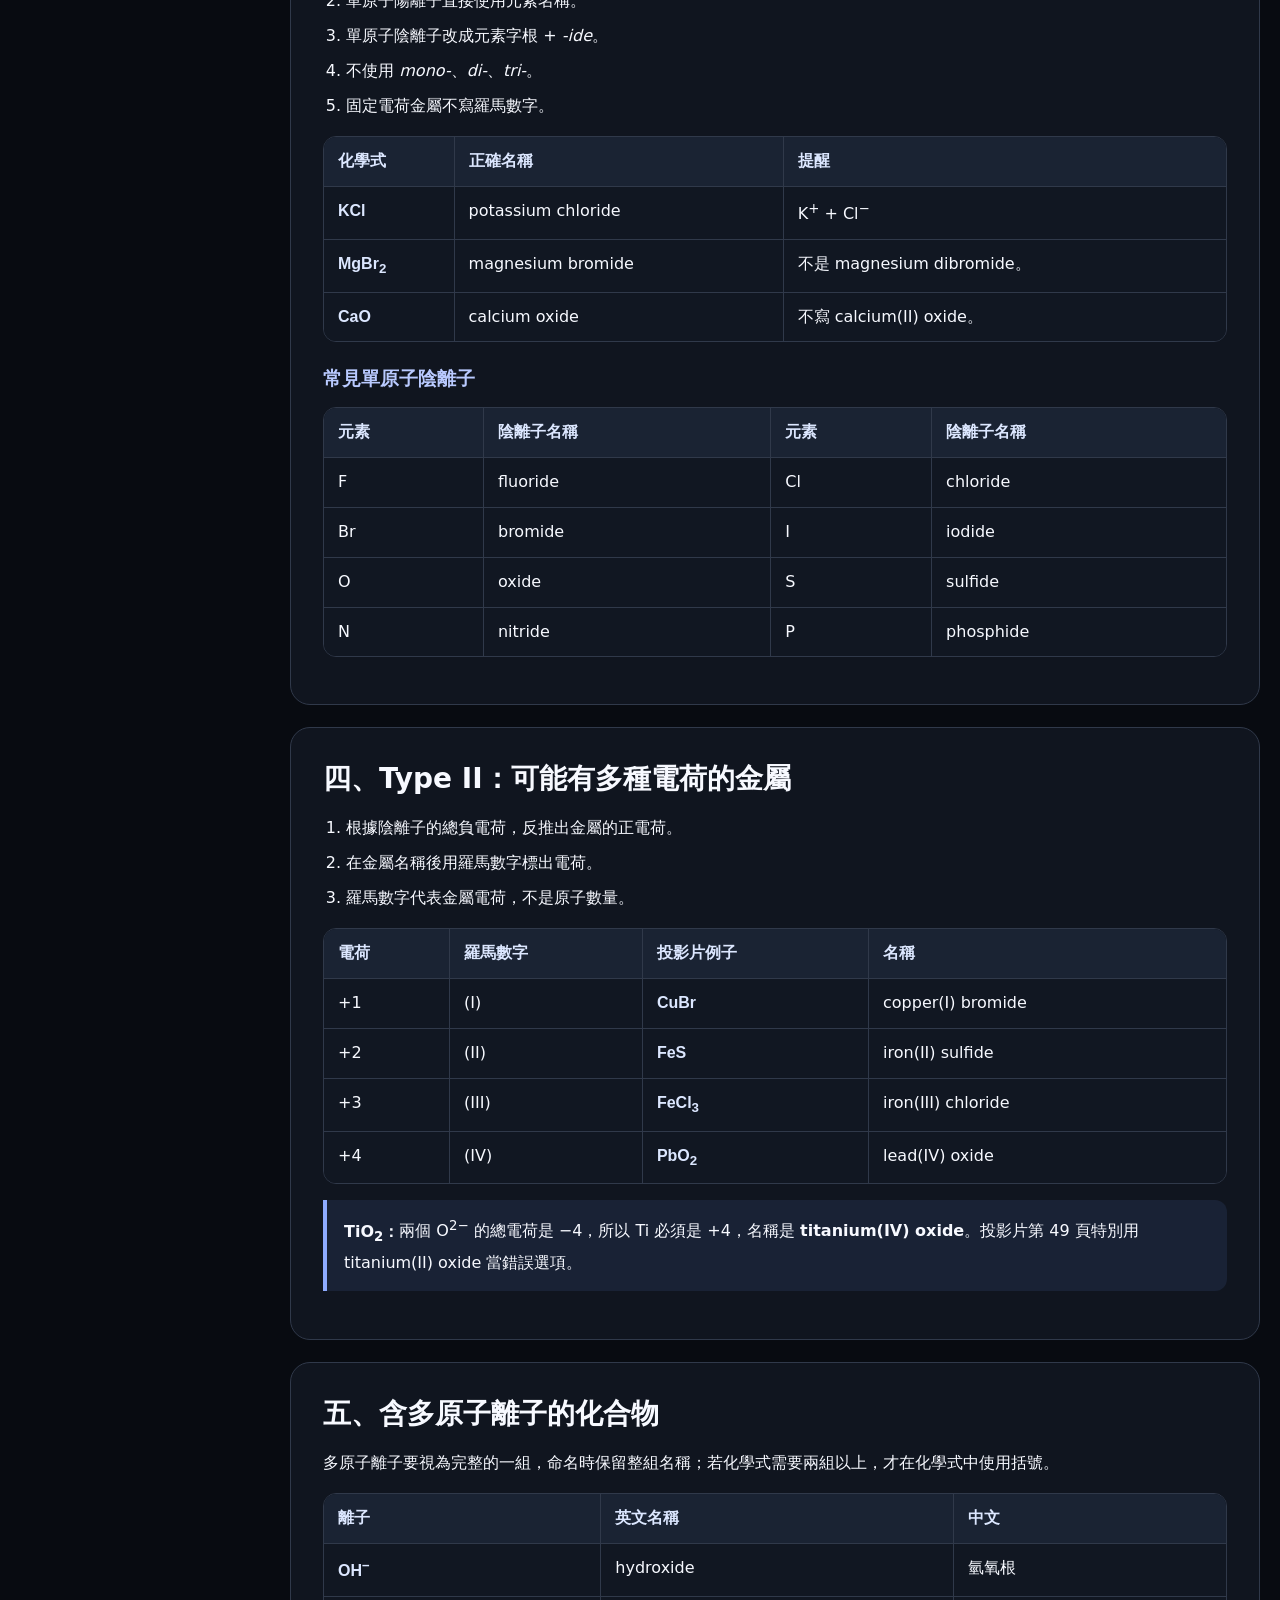
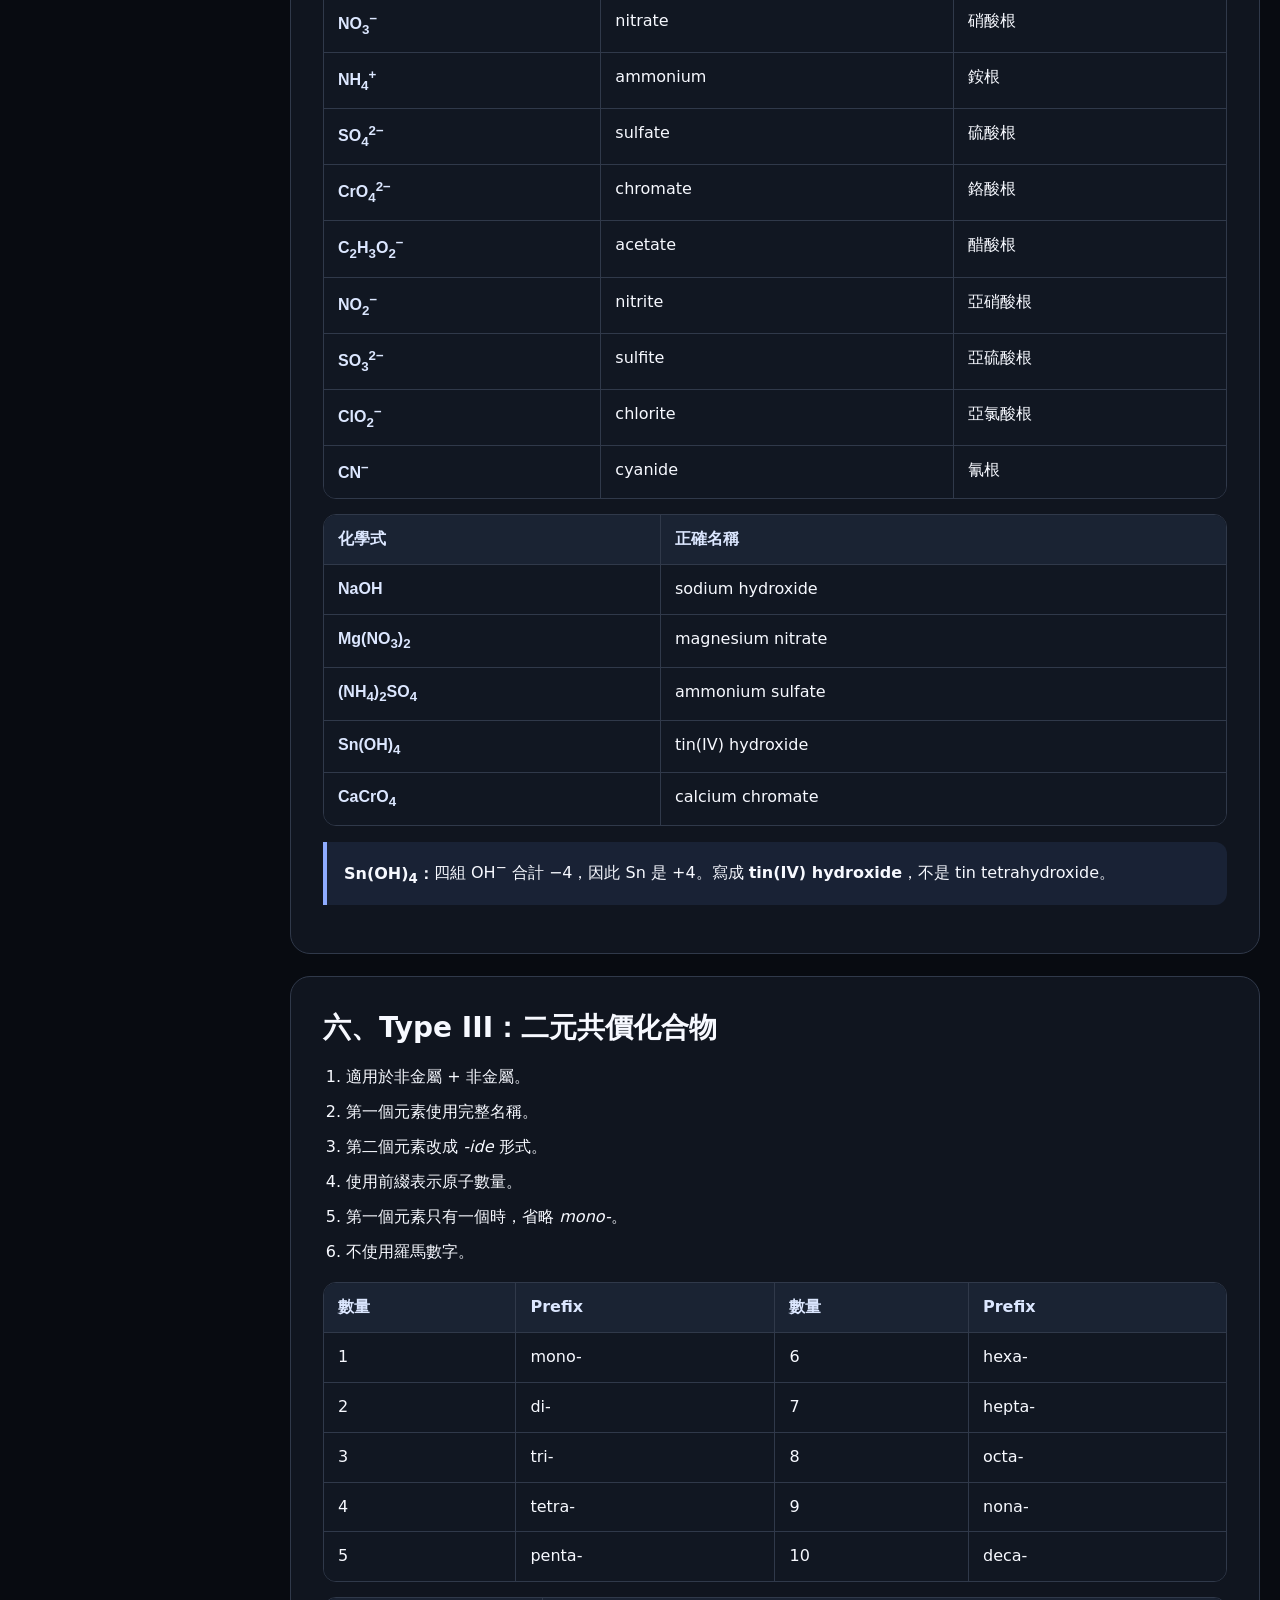
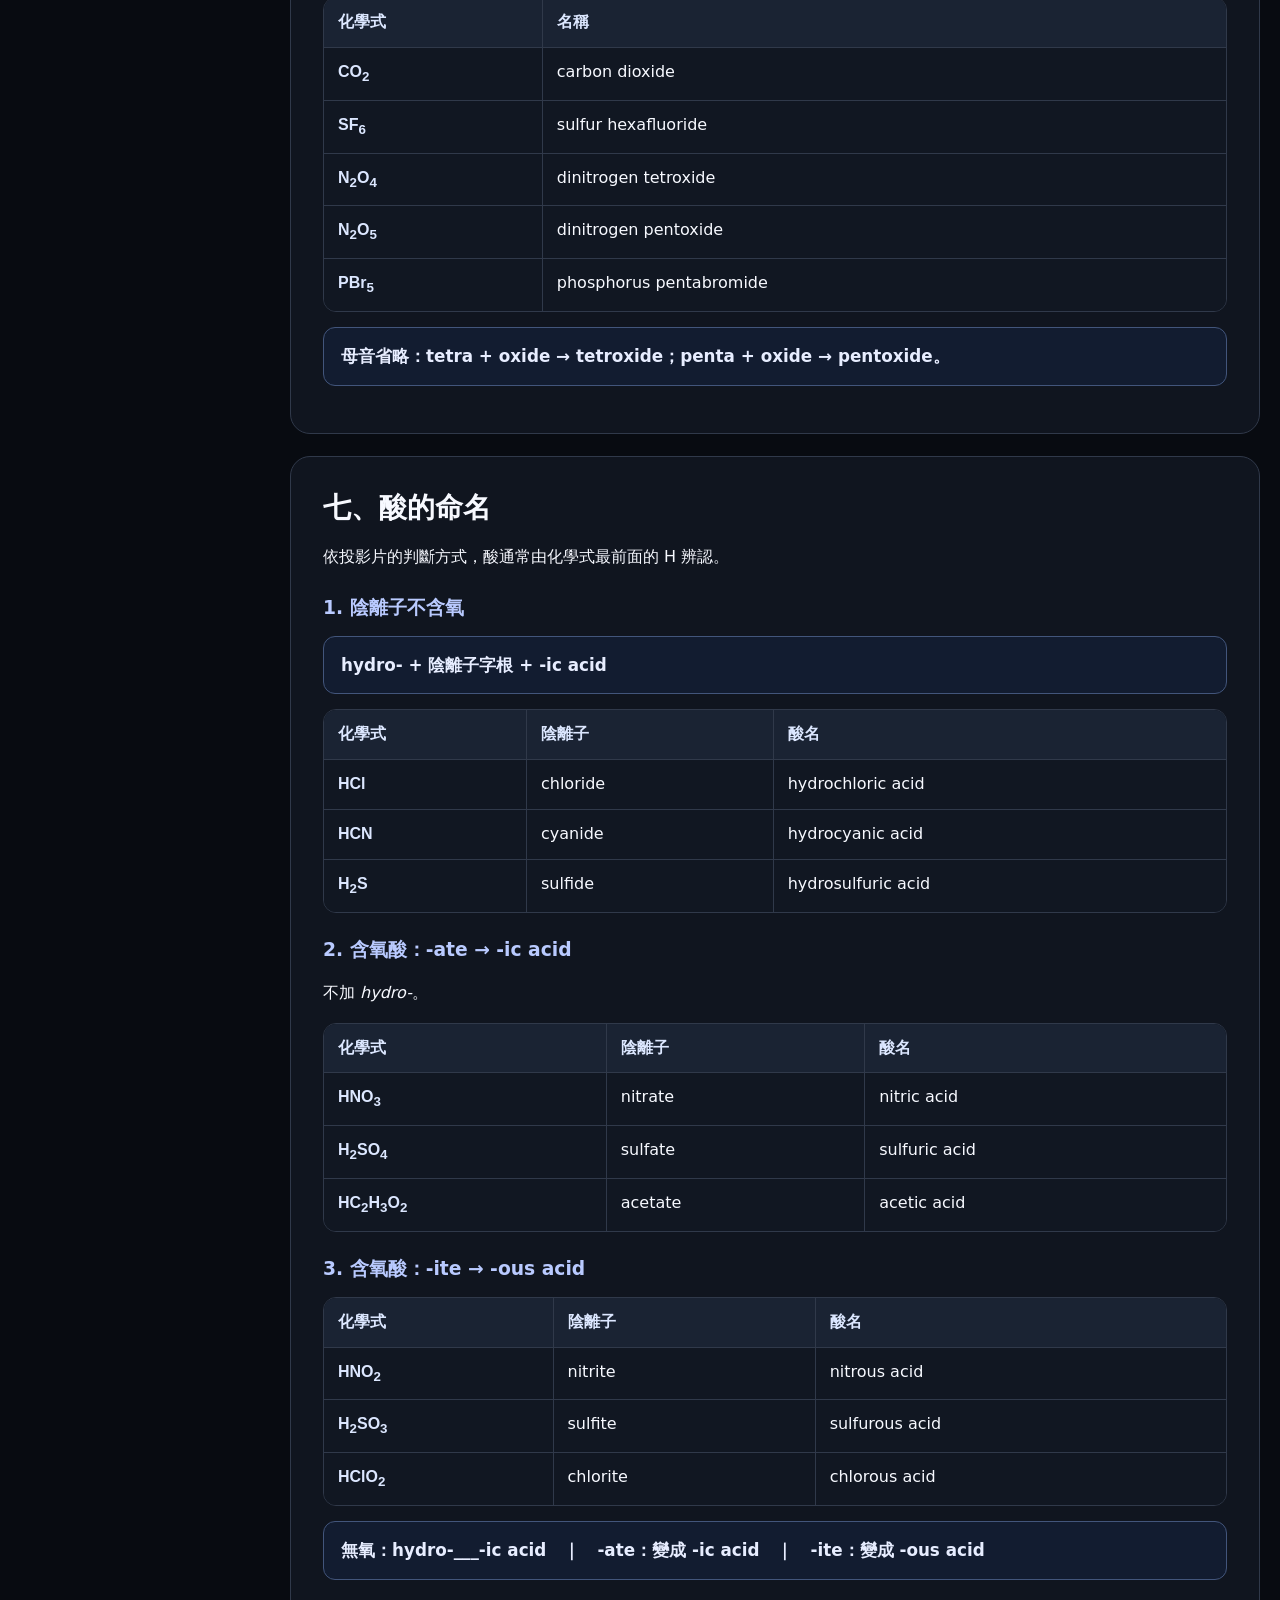
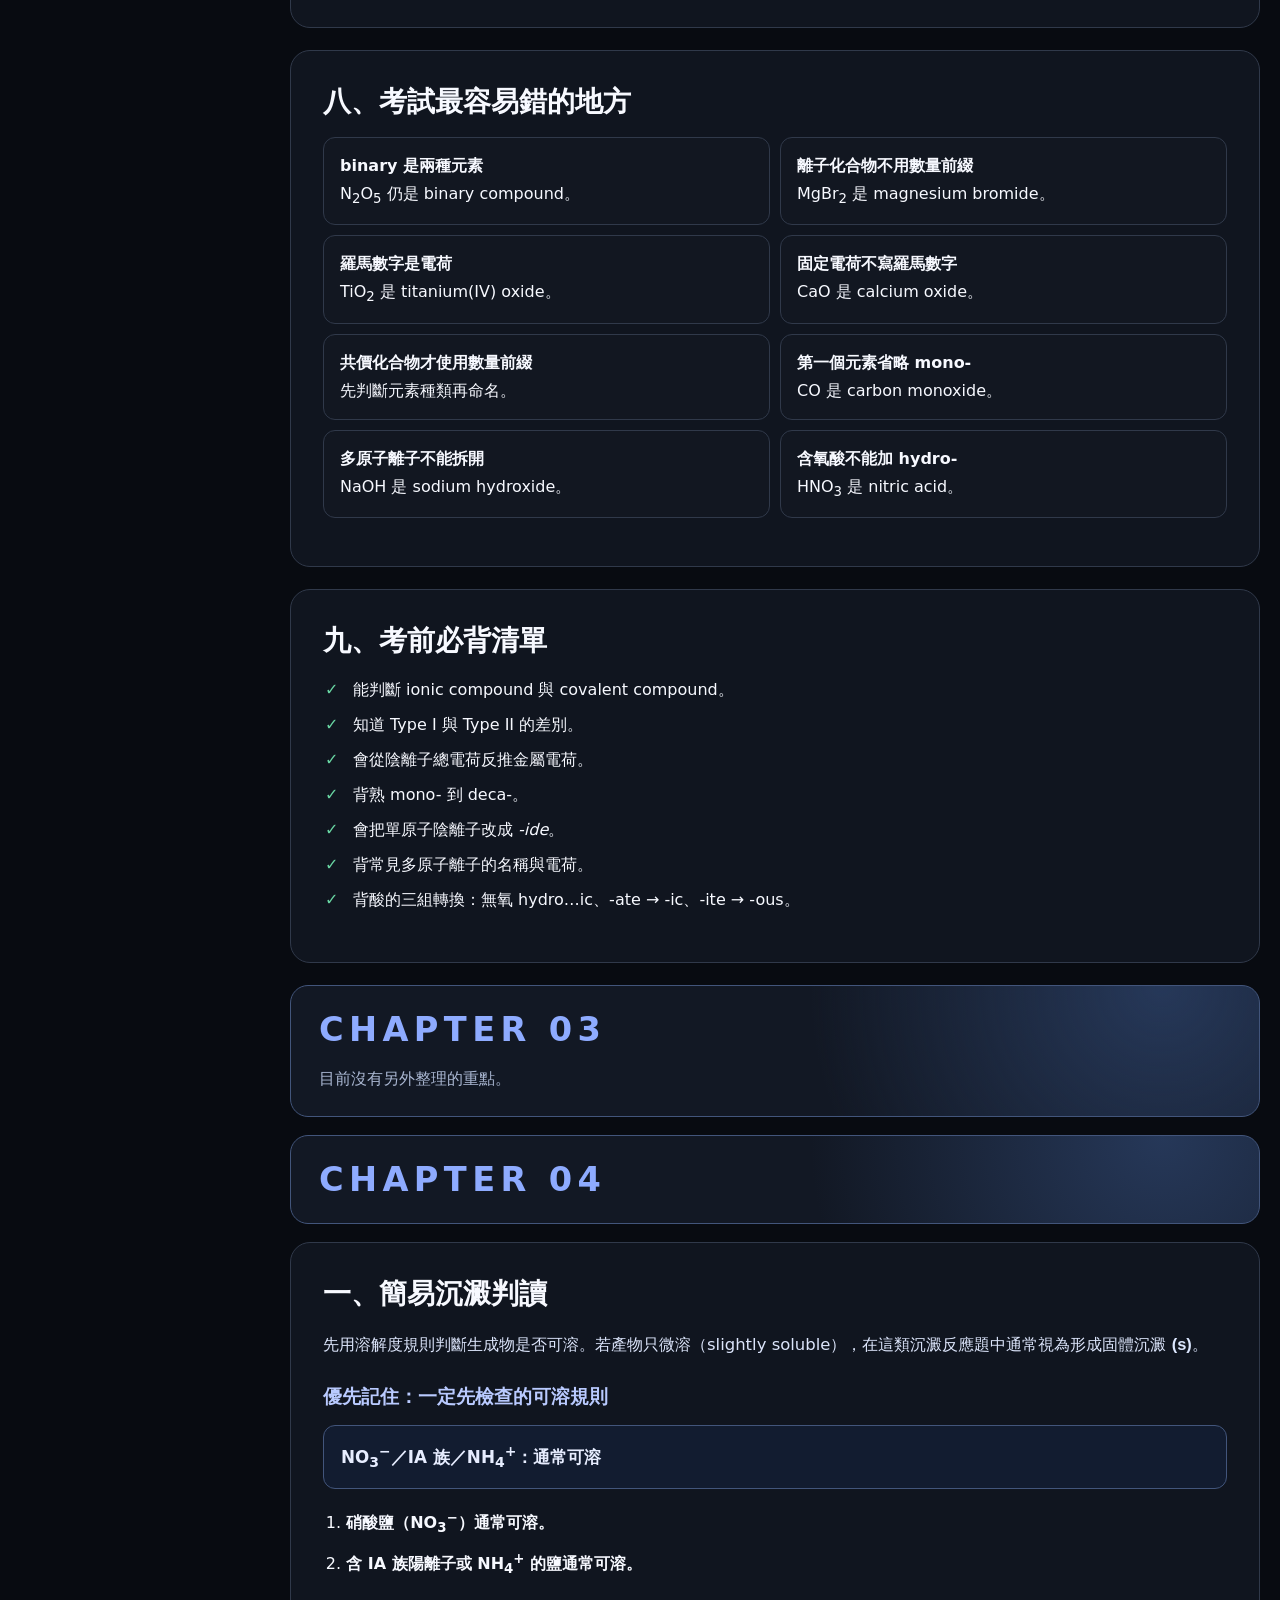
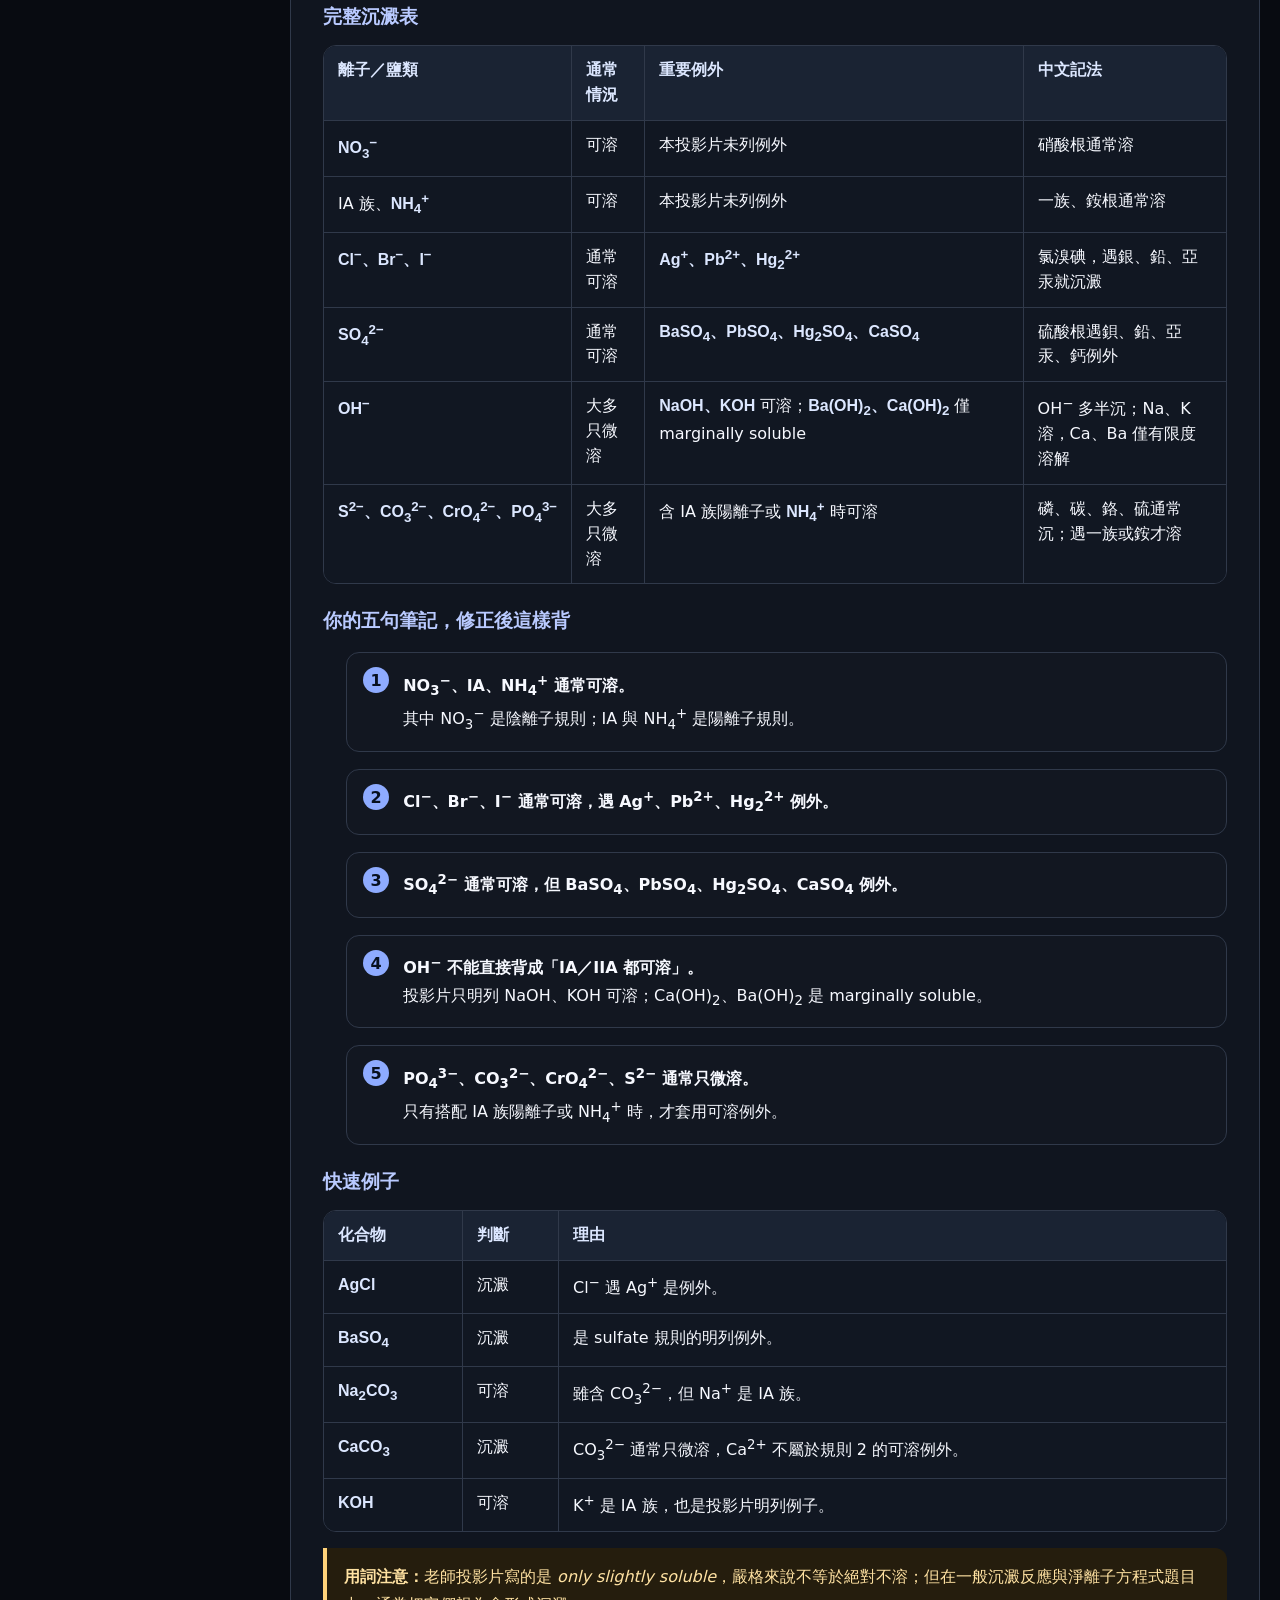
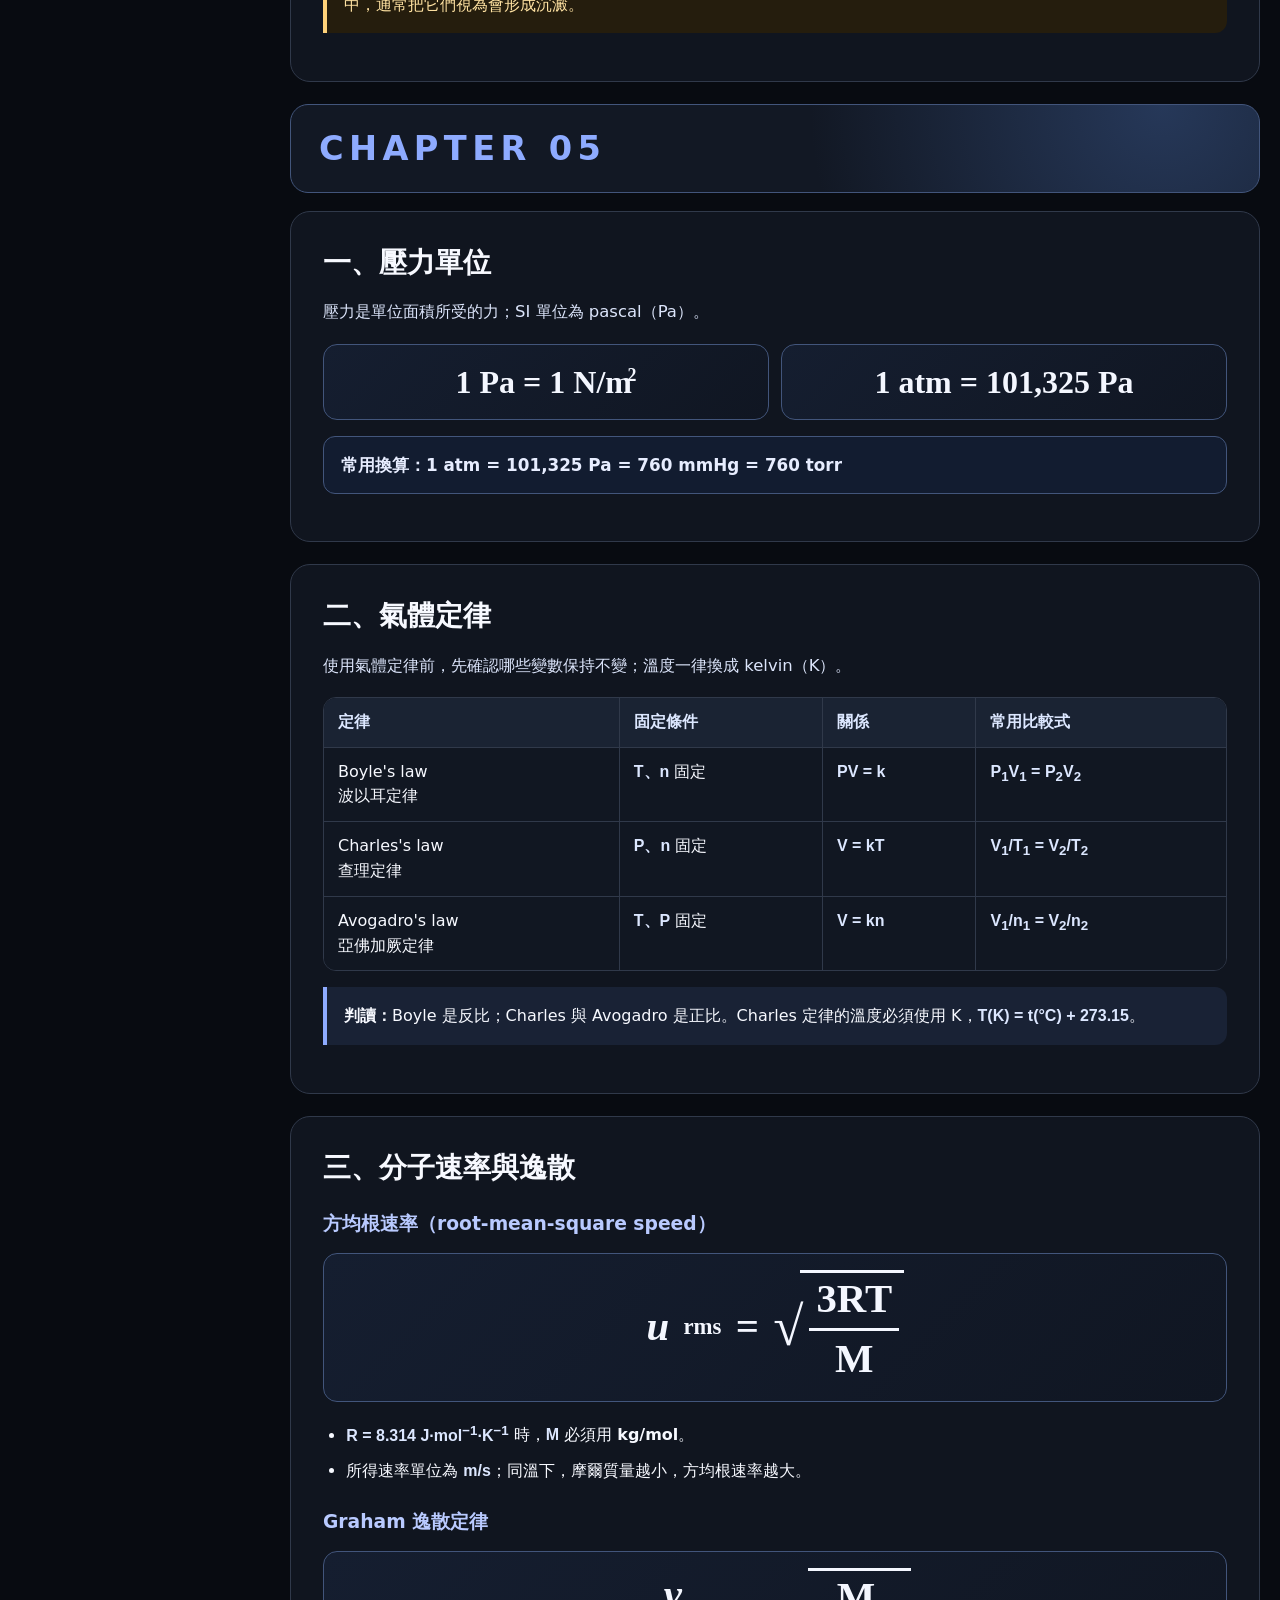
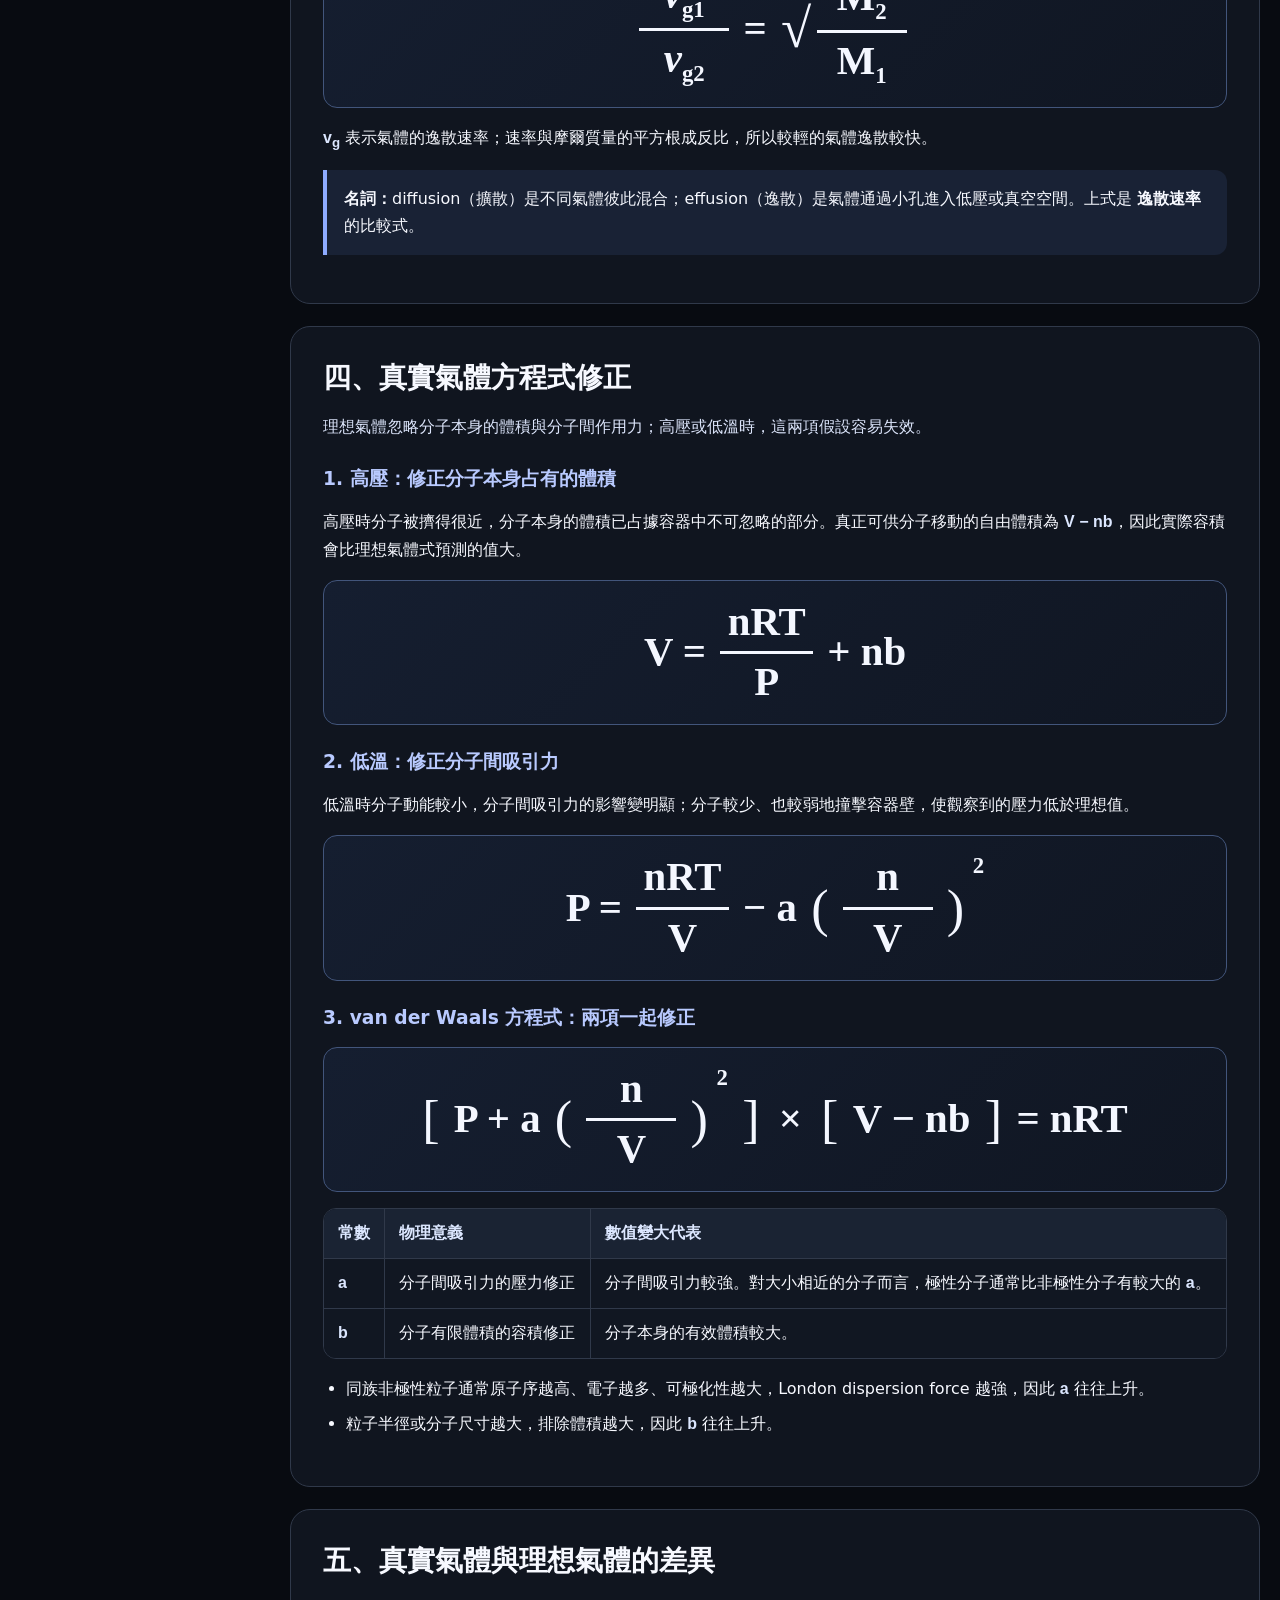
==== commit 97618f3c: "Add files via upload" ====
--- a/notes.html
+++ b/notes.html
@@ -6,7 +6,7 @@
   <meta name="theme-color" content="#080b11">
   <meta name="description" content="化學原理期中考複習筆記">
   <title>化原筆記</title>
-  <link rel="stylesheet" href="style.css?v=20261020-notes4">
+  <link rel="stylesheet" href="style.css?v=20261021-notes5">
 </head>
 <body>
   <main class="notes-shell">
@@ -68,6 +68,14 @@
           <a href="#ch05-correction">理想氣體方程式修正</a>
           <a href="#ch05-real-gas">真實氣體</a>
           <a href="#ch05-air-pollution">空汙</a>
+        </div>
+        <!--Ch07-->
+        <a class="toc-chapter" href="#ch07">Ch07</a>
+        <div class="toc-subitems">
+          <a href="#ch07-energy">電子能階</a>
+          <a href="#ch07-quantum">量子力學與軌域</a>
+          <a href="#ch07-ie">游離能</a>
+          <a href="#ch07-ea">電子親和力</a>
         </div>
       </nav>
 
@@ -584,9 +592,107 @@
             <div class="formula-card">CaO + SO<sub>2</sub> → CaSO<sub>3</sub>(s)</div>
           </div>
         </section>
+        
+        <!--Ch07內容-->
+        <section class="chapter-heading" id="ch07">
+          <h2 class="eyebrow">CHAPTER 07</h2>
+        </section>
+        <section class="note-section" id="ch07-energy">
+          <h2>一、電子能階</h2>
+          <ul>
+            <li><strong>光子的能量是量子化的：</strong>原子吸收一個光子時，只有在 <span class="chem">hν = ΔE</span> 恰好等於兩能階差時才會發生躍遷；不能只吸收光子的一部分。</li>
+            <li><strong>粒子碰撞：</strong>入射粒子的動能只要大於或等於能階差，就能把部分動能轉給電子；剩餘能量仍可成為粒子的動能。</li>
+            <li>電子往較高能階躍遷會吸收能量；降到較低能階會放出光子，且 <span class="chem">E<sub>photon</sub> = |ΔE| = hν = hc/λ</span>。</li>
+          </ul>
+          <h3>氫原子的能階差</h3>
+          <div class="formula-card formula-large formula-wrap" aria-label="delta E equals negative 2.178 times ten to the negative 18 joule times one over n final squared minus one over n initial squared">
+            ΔE = −2.178 × 10<sup>−18</sup> J
+            <span class="formula-paren">(</span>
+            <span class="formula-fraction"><span>1</span><span>n<sub>final</sub><sup>2</sup></span></span>
+            −
+            <span class="formula-fraction"><span>1</span><span>n<sub>initial</sub><sup>2</sup></span></span>
+            <span class="formula-paren">)</span>
+          </div>
+          <div class="memory-rule">ΔE &gt; 0：吸收光子、躍遷到高能階；ΔE &lt; 0：放出光子、降到低能階。</div>
+        </section>
+        <section class="note-section" id="ch07-quantum">
+          <h2>二、量子力學、軌域與電子組態</h2>
+          <h3>Heisenberg 測不準原理</h3>
+          <div class="formula-card formula-large">
+            Δx · Δ(mv) ≥ <span class="formula-fraction"><span>h</span><span>4π</span></span>
+          </div>
+          <p>位置的不確定度 <span class="chem">Δx</span> 與動量的不確定度 <span class="chem">Δ(mv)</span> 無法同時任意縮小，因此不能把電子描述成具有確定路徑的行星式軌道。</p>
+
+          <h3>波函數與軌域</h3>
+          <ul>
+            <li>de Broglie：電子同時具有粒子與波的性質；允許的電子狀態必須形成符合邊界條件的駐波。</li>
+            <li><span class="chem">ψ(r,θ,φ) = R(r)Y(θ,φ)</span>：<span class="chem">R(r)</span> 描述徑向分布；<span class="chem">Y(θ,φ)</span> 決定角向形狀與方向。</li>
+            <li><span class="chem">|ψ|<sup>2</sup></span> 表示在某處找到電子的機率密度；orbital（軌域）不是電子的固定運行路線。</li>
+          </ul>
+
+          <h3>四個量子數</h3>
+          <div class="table-wrap"><table class="notes-table">
+            <thead><tr><th>量子數</th><th>允許值</th><th>決定</th></tr></thead>
+            <tbody>
+              <tr><td class="chem">n</td><td>1, 2, 3, …</td><td>主能階、軌域大小與大致能量</td></tr>
+              <tr><td class="chem">ℓ</td><td>0 到 <span class="chem">n−1</span></td><td>副層／形狀；0、1、2、3 對應 s、p、d、f</td></tr>
+              <tr><td class="chem">m<sub>ℓ</sub></td><td><span class="chem">−ℓ</span> 到 <span class="chem">+ℓ</span></td><td>軌域方向；一個副層有 <span class="chem">2ℓ+1</span> 個軌域</td></tr>
+              <tr><td class="chem">m<sub>s</sub></td><td><span class="chem">+½、−½</span></td><td>電子自旋；正負是兩種自旋狀態的量子標記</td></tr>
+            </tbody>
+          </table></div>
+          <div class="memory-rule">s、p、d、f：分別有 1、3、5、7 個軌域，最多容納 2、6、10、14 個電子。</div>
+
+          <h3>d 與 f 軌域形狀</h3>
+          <div class="orbital-grid">
+            <figure class="note-figure">
+              <img src="圖片/d.png" alt="五種 d 軌域的方向與形狀">
+              <figcaption><span class="chem">d<sub>xy</sub>、d<sub>xz</sub>、d<sub>yz</sub></span> 的葉瓣位於指定平面的兩軸之間；<span class="chem">d<sub>x²−y²</sub></span> 沿 x、y 軸；<span class="chem">d<sub>z²</sub></span> 沿 z 軸，並在 xy 平面有環。</figcaption>
+            </figure>
+            <figure class="note-figure">
+              <img src="圖片/f.png" alt="七種 f 軌域的方向與形狀">
+              <figcaption>f 副層共有 7 個軌域，形狀複雜；普通化學通常以認得「7 個軌域、最多 14 電子」及能由圖判讀方向為主。</figcaption>
+            </figure>
+          </div>
+
+          <h3>穿透、屏蔽與填電子規則</h3>
+          <ul>
+            <li><strong>同一主能階的穿透能力：</strong><span class="chem">s &gt; p &gt; d &gt; f</span>。穿透越強，越常靠近原子核，受到的有效核吸引越強，能量通常越低。</li>
+            <li><strong>Pauli exclusion principle：</strong>一個軌域最多 2 個電子，且自旋相反；同一原子中沒有兩電子具有完全相同的四個量子數。</li>
+            <li><strong>Hund's rule：</strong>同能量軌域先各自放入一個平行自旋電子，再開始配對。</li>
+            <li><strong>Aufbau principle：</strong>電子先填較低能量的軌域；常用順序為 <span class="chem">1s → 2s → 2p → 3s → 3p → 4s → 3d → 4p → 5s</span>。</li>
+          </ul>
+        </section>
+        <section class="note-section" id="ch07-ie">
+          <h2>三、游離能（ionization energy, IE）</h2>
+          <p class="note-lead">從氣態原子或離子移走一個電子所需的能量：<span class="chem">X(g) → X<sup>+</sup>(g) + e<sup>−</sup></span>。</p>
+          <ol>
+            <li><strong>同週期由左到右通常上升：</strong>同價層電子無法完全屏蔽增加的核電荷，有效核電荷上升，電子束縛更強。</li>
+            <li><strong>同族由上到下通常下降：</strong>價電子離核更遠且屏蔽增加，較容易移除。</li>
+            <li><strong>連續游離能：</strong>移完所有價電子後，再移核心電子會出現巨大跳升；可用跳升位置判斷價電子數。</li>
+          </ol>
+          <h3>同週期的兩組重要例外</h3>
+          <div class="table-wrap"><table class="notes-table">
+            <thead><tr><th>比較</th><th>結果</th><th>原因</th></tr></thead>
+            <tbody>
+              <tr><td>s 副層全滿 → 第一個 p 電子</td><td class="chem">IIA &gt; IIIA</td><td>p 電子能量較高、穿透較差，比全滿 s 電子容易移除。</td></tr>
+              <tr><td>p 副層半滿 → 開始配對</td><td class="chem">VA &gt; VIA</td><td>半滿 p 較穩定；VIA 的成對電子排斥使其中一個較容易移除。</td></tr>
+            </tbody>
+          </table></div>
+          <div class="memory-rule">第一游離能由小到大的週期口訣：1 → 3 → 2 → 4 → 6 → 5 → 7 → 8（表示 A 族次序）。</div>
+        </section>
+        <section class="note-section" id="ch07-ea">
+          <h2>四、電子親和力（electron affinity, EA）</h2>
+          <p class="note-lead">氣態原子得到電子時的能量變化：<span class="chem">X(g) + e<sup>−</sup> → X<sup>−</sup>(g)</span>。</p>
+          <ol>
+            <li><strong>同週期由左到右：</strong>通常變得更負，表示得到電子更有利。</li>
+            <li><strong>同族由上到下：</strong>通常變得較不負（更正），表示得到電子的吸引力減弱。</li>
+            <li><strong>Cl 比 F 更有利：</strong>F 的 2p 軌域很小且擁擠，新電子受到較強排斥；Cl 的電子親和力因此比 F 更負。</li>
+          </ol>
+          <div class="note-callout"><strong>看清楚題目的正負號定義：</strong>若 EA 指反應能量變化，越有利通常寫成「越負」；若題目把 EA 當作放出能量的大小，則會說數值越大。兩種說法都可能出現。</div>
+        </section>
       </article>
     </div>
-    <footer class="notes-footer">Ch01 依個人課堂筆記整理；Ch02、Ch04 與 Ch05 依老師投影片整理。後續可持續加入新筆記章節。</footer>
+    <footer class="notes-footer">Ch01 依個人課堂筆記整理；Ch02、Ch04、Ch05 與 Ch07 依老師投影片整理。後續可持續加入新筆記章節。</footer>
   </main>
 </body>
 </html>
--- a/style.css
+++ b/style.css
@@ -298,7 +298,16 @@
 .reaction-flow span { padding: 7px 12px; border-radius: 9px; background: #1b2740; }
 .reaction-flow b { color: var(--accent-2); }
 
+.orbital-grid {
+  display: grid;
+  grid-template-columns: repeat(2, minmax(0, 1fr));
+  gap: 14px;
+  align-items: start;
+}
+.orbital-grid .note-figure { margin: 8px 0; }
+
 @media (max-width: 600px) {
   .formula-grid-2 { grid-template-columns: 1fr; }
+  .orbital-grid { grid-template-columns: 1fr; }
   .formula-card { justify-content: flex-start; }
 }
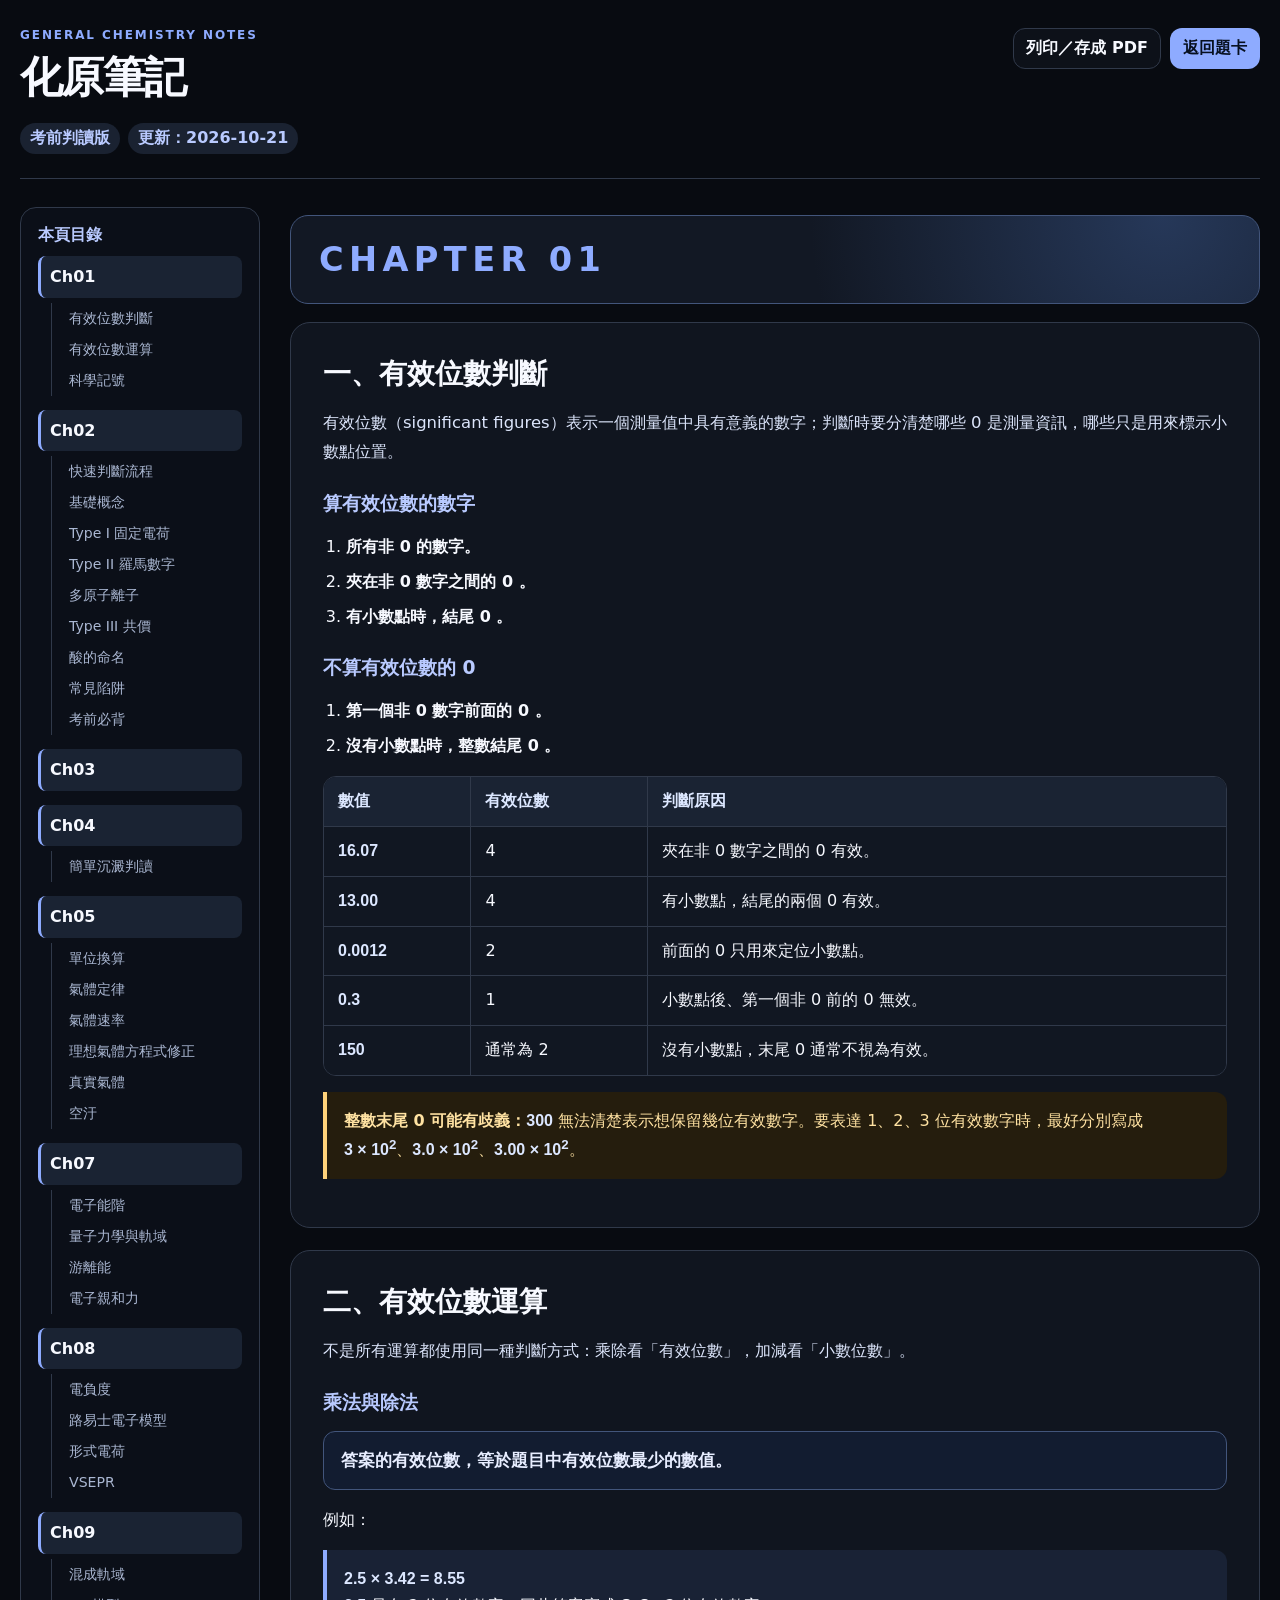
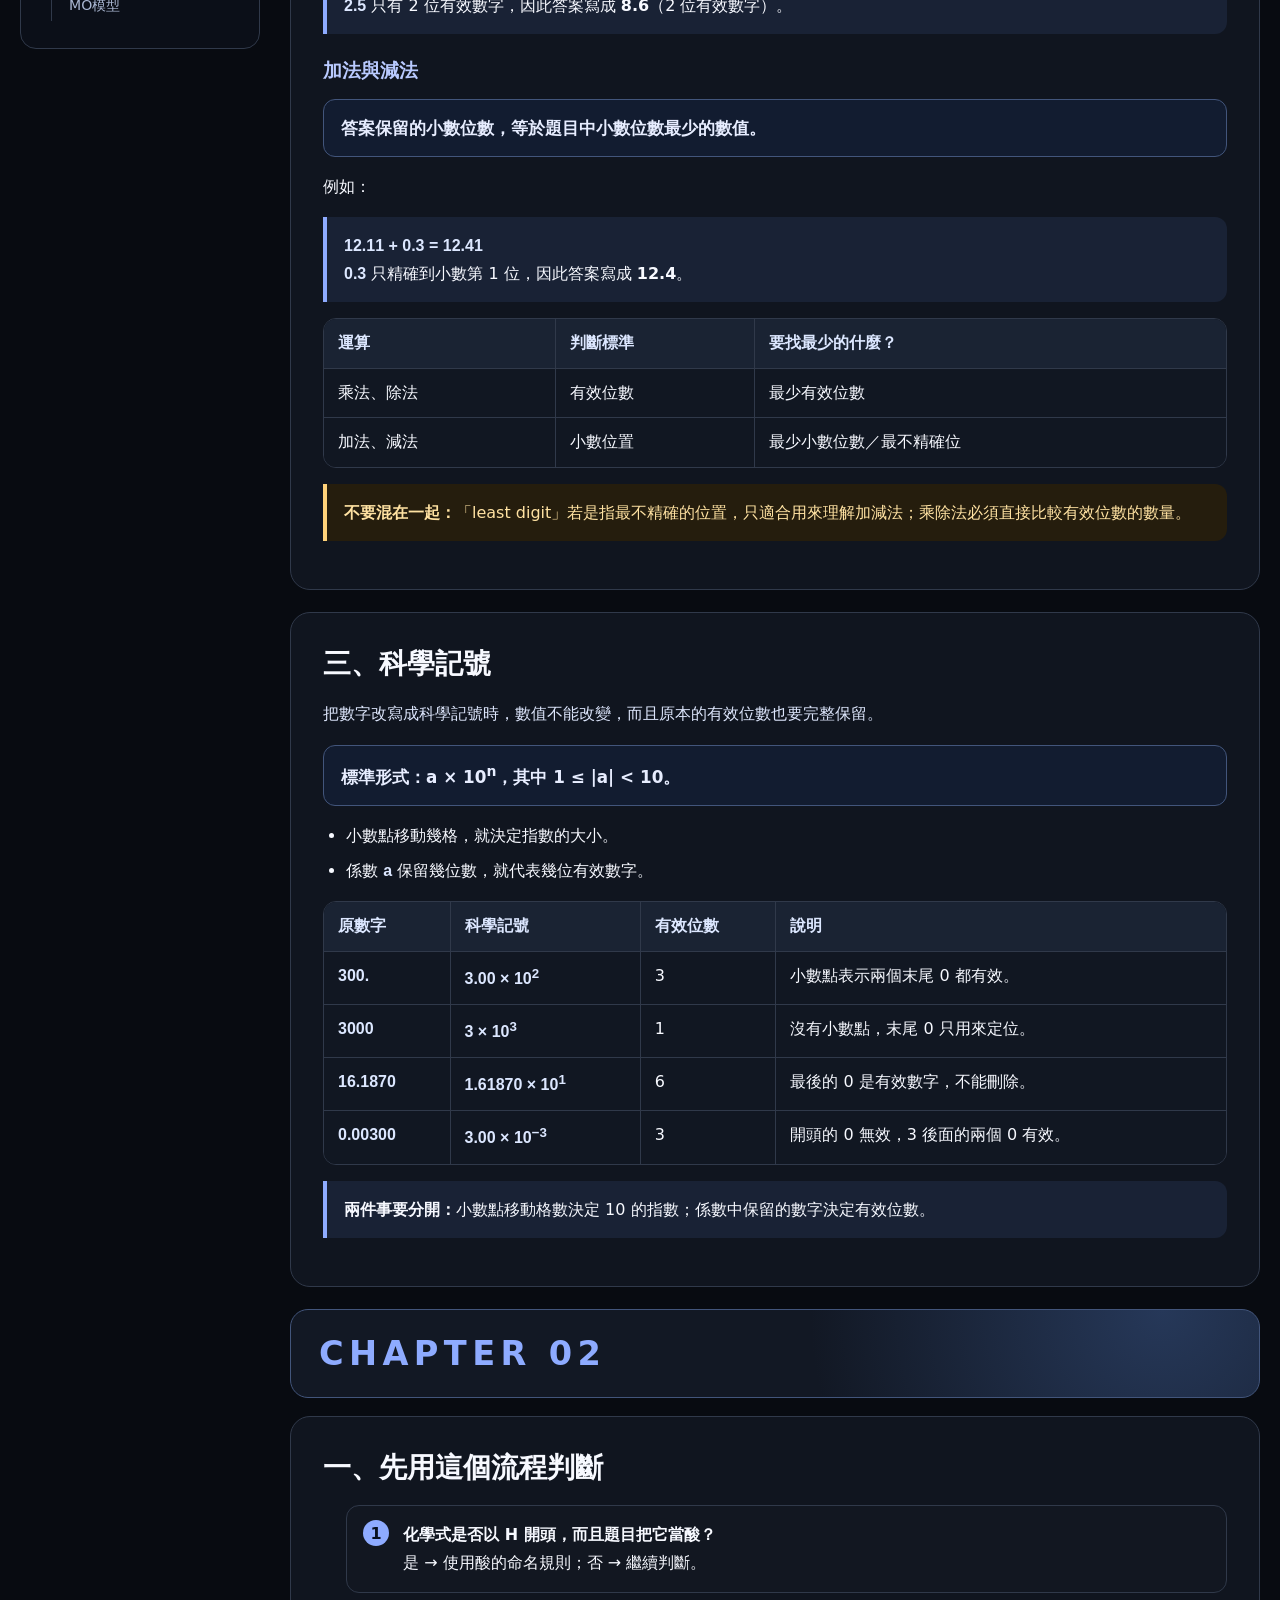
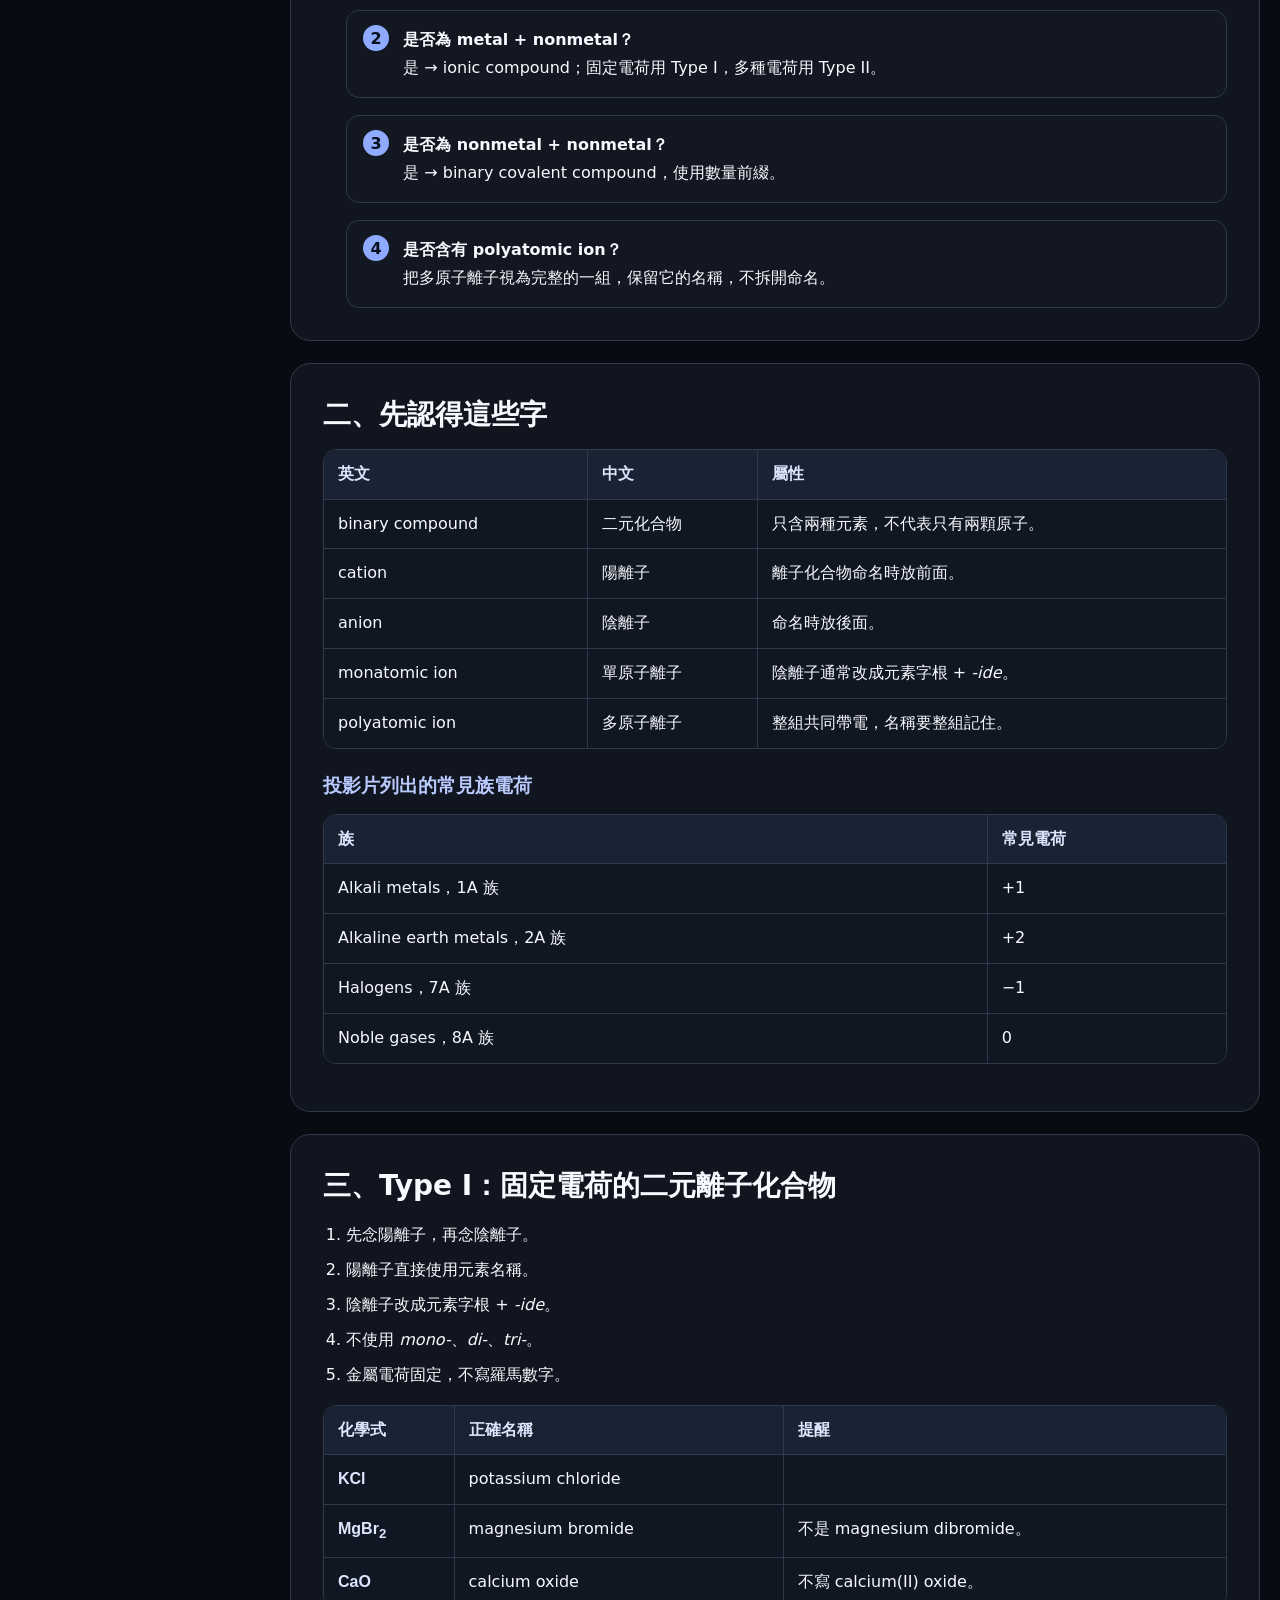
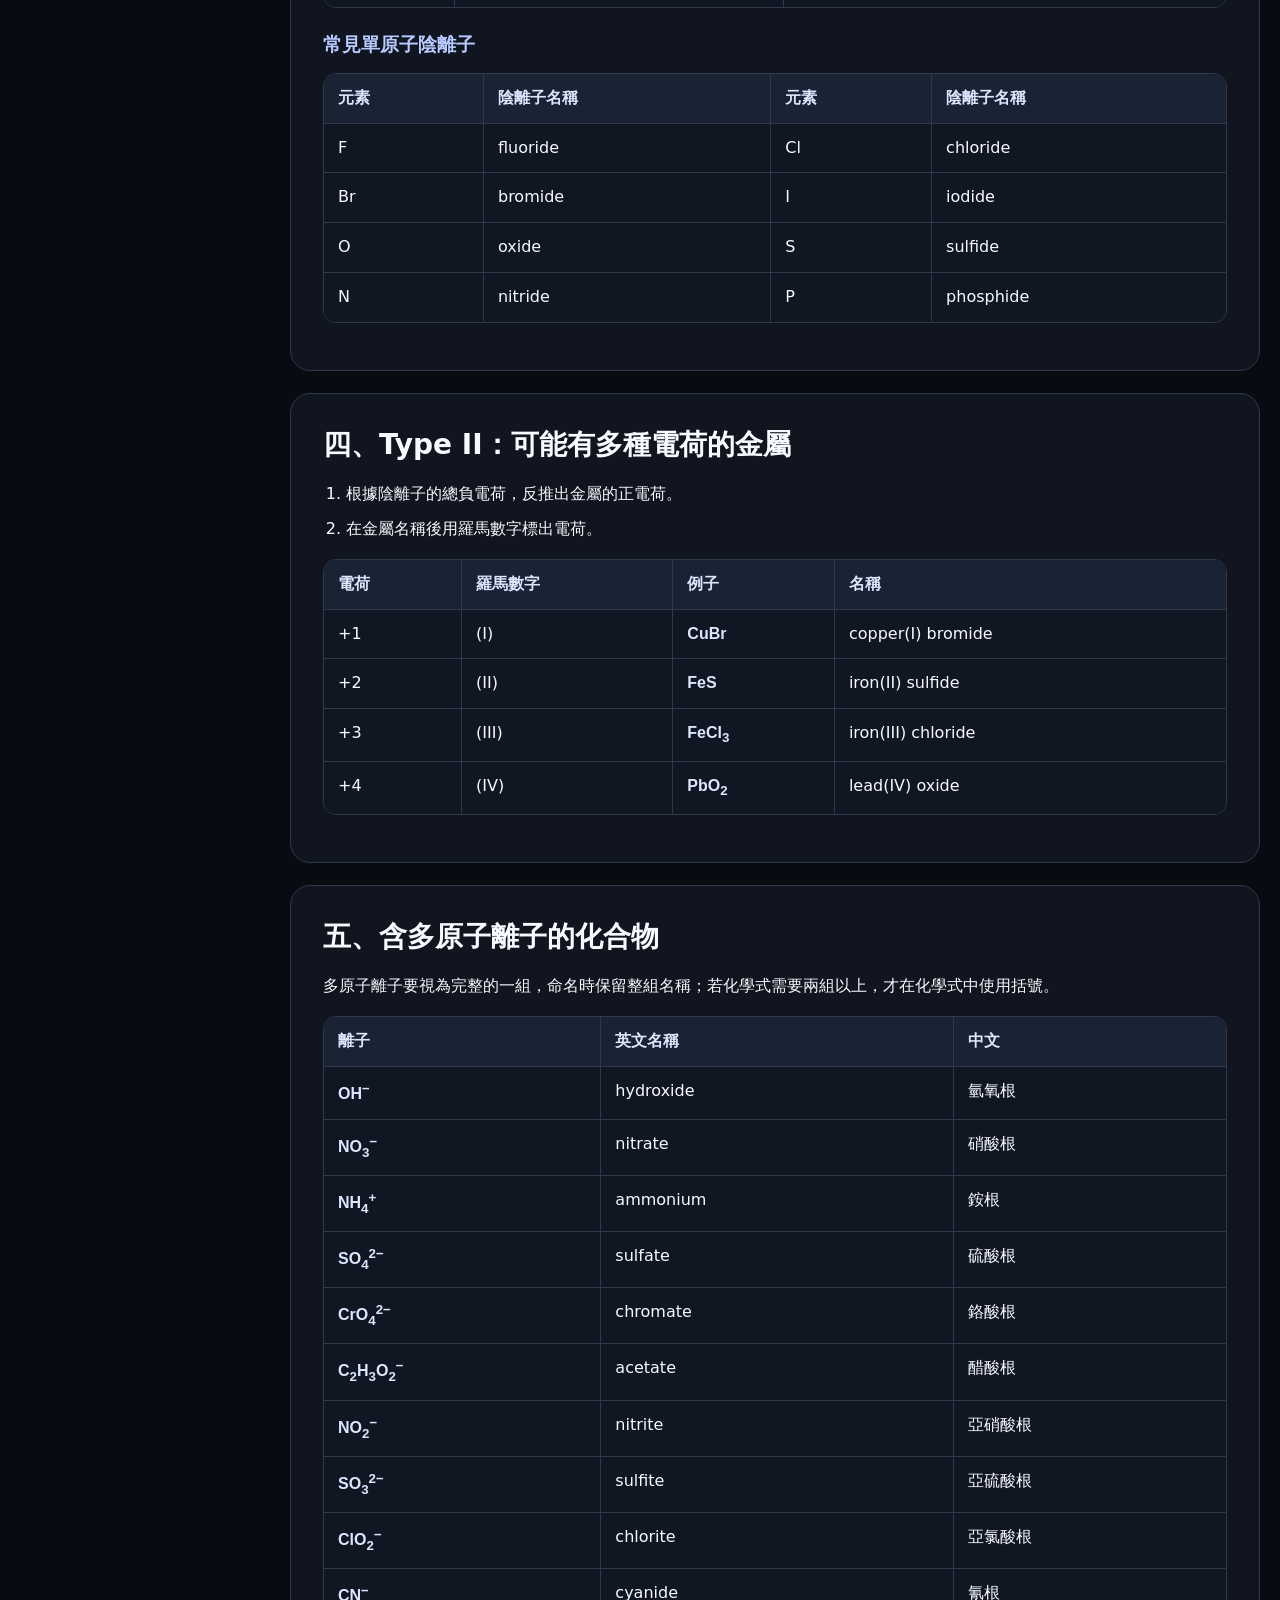
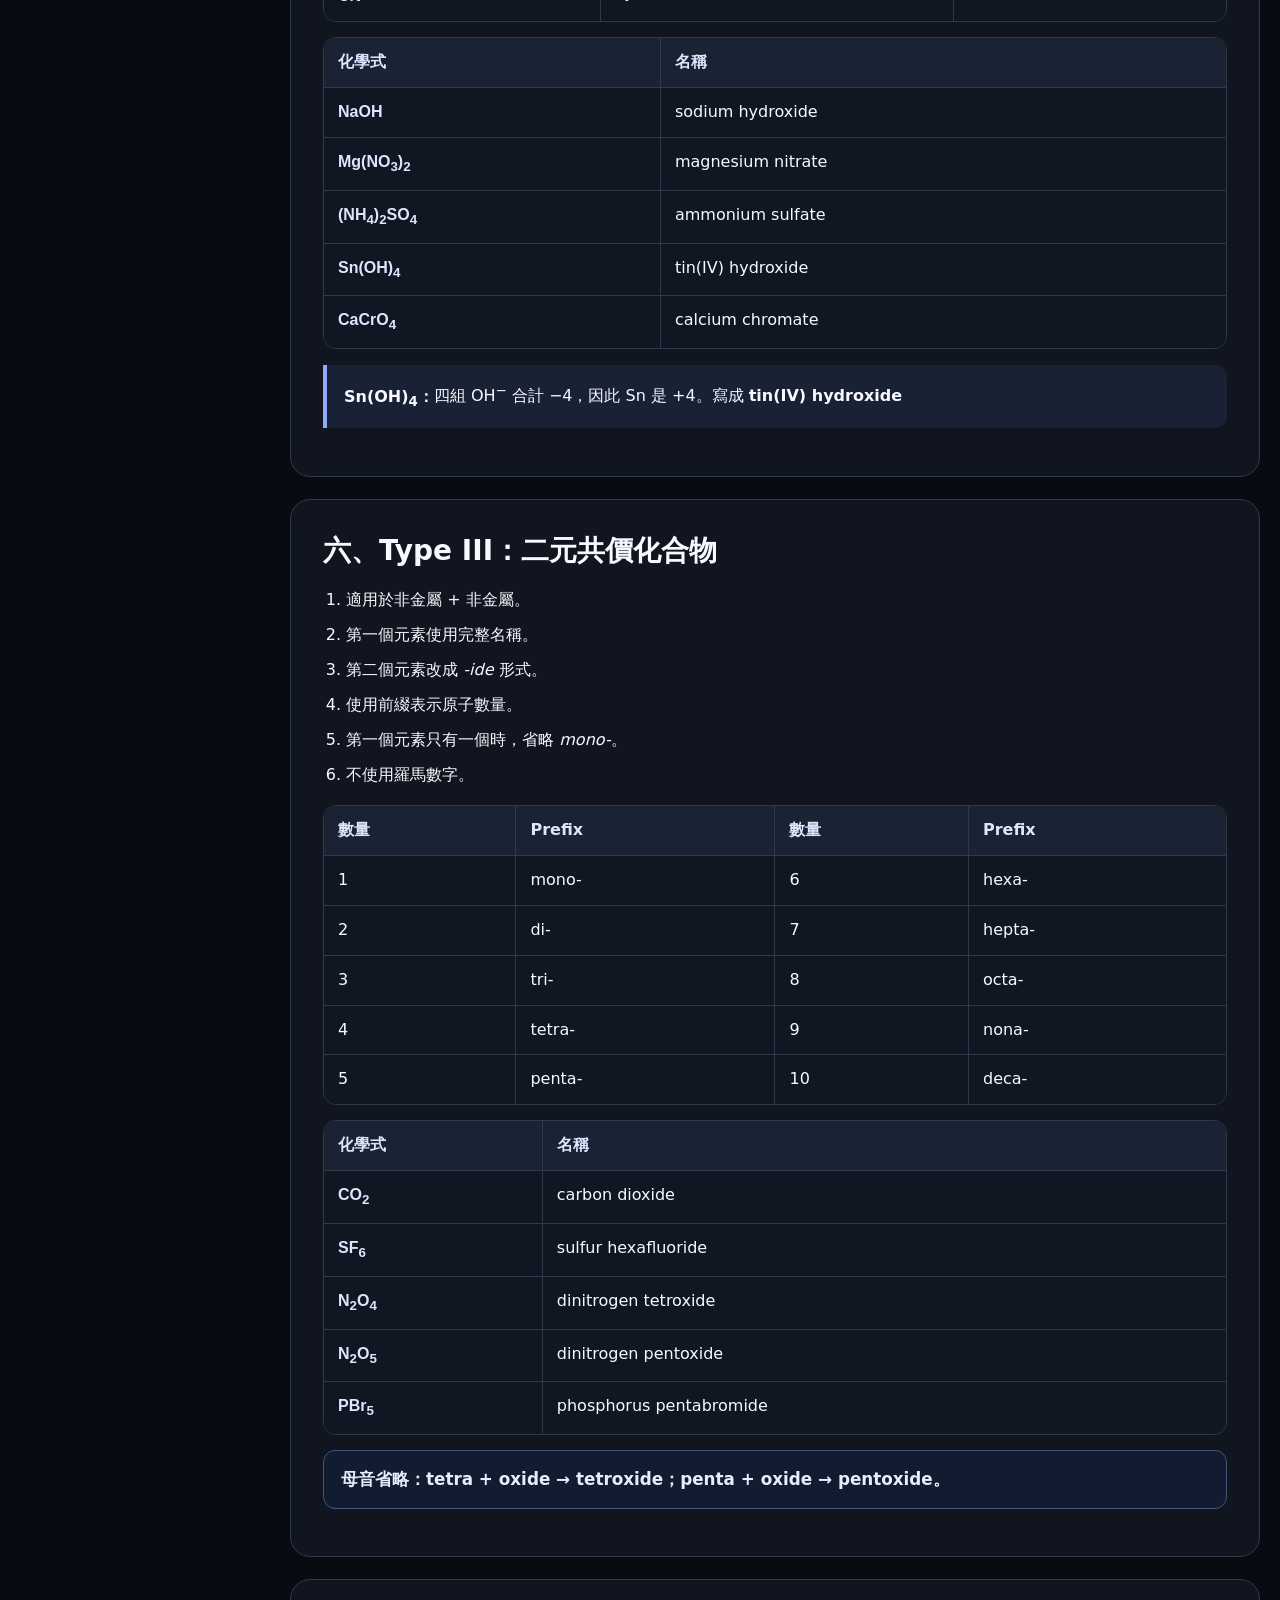
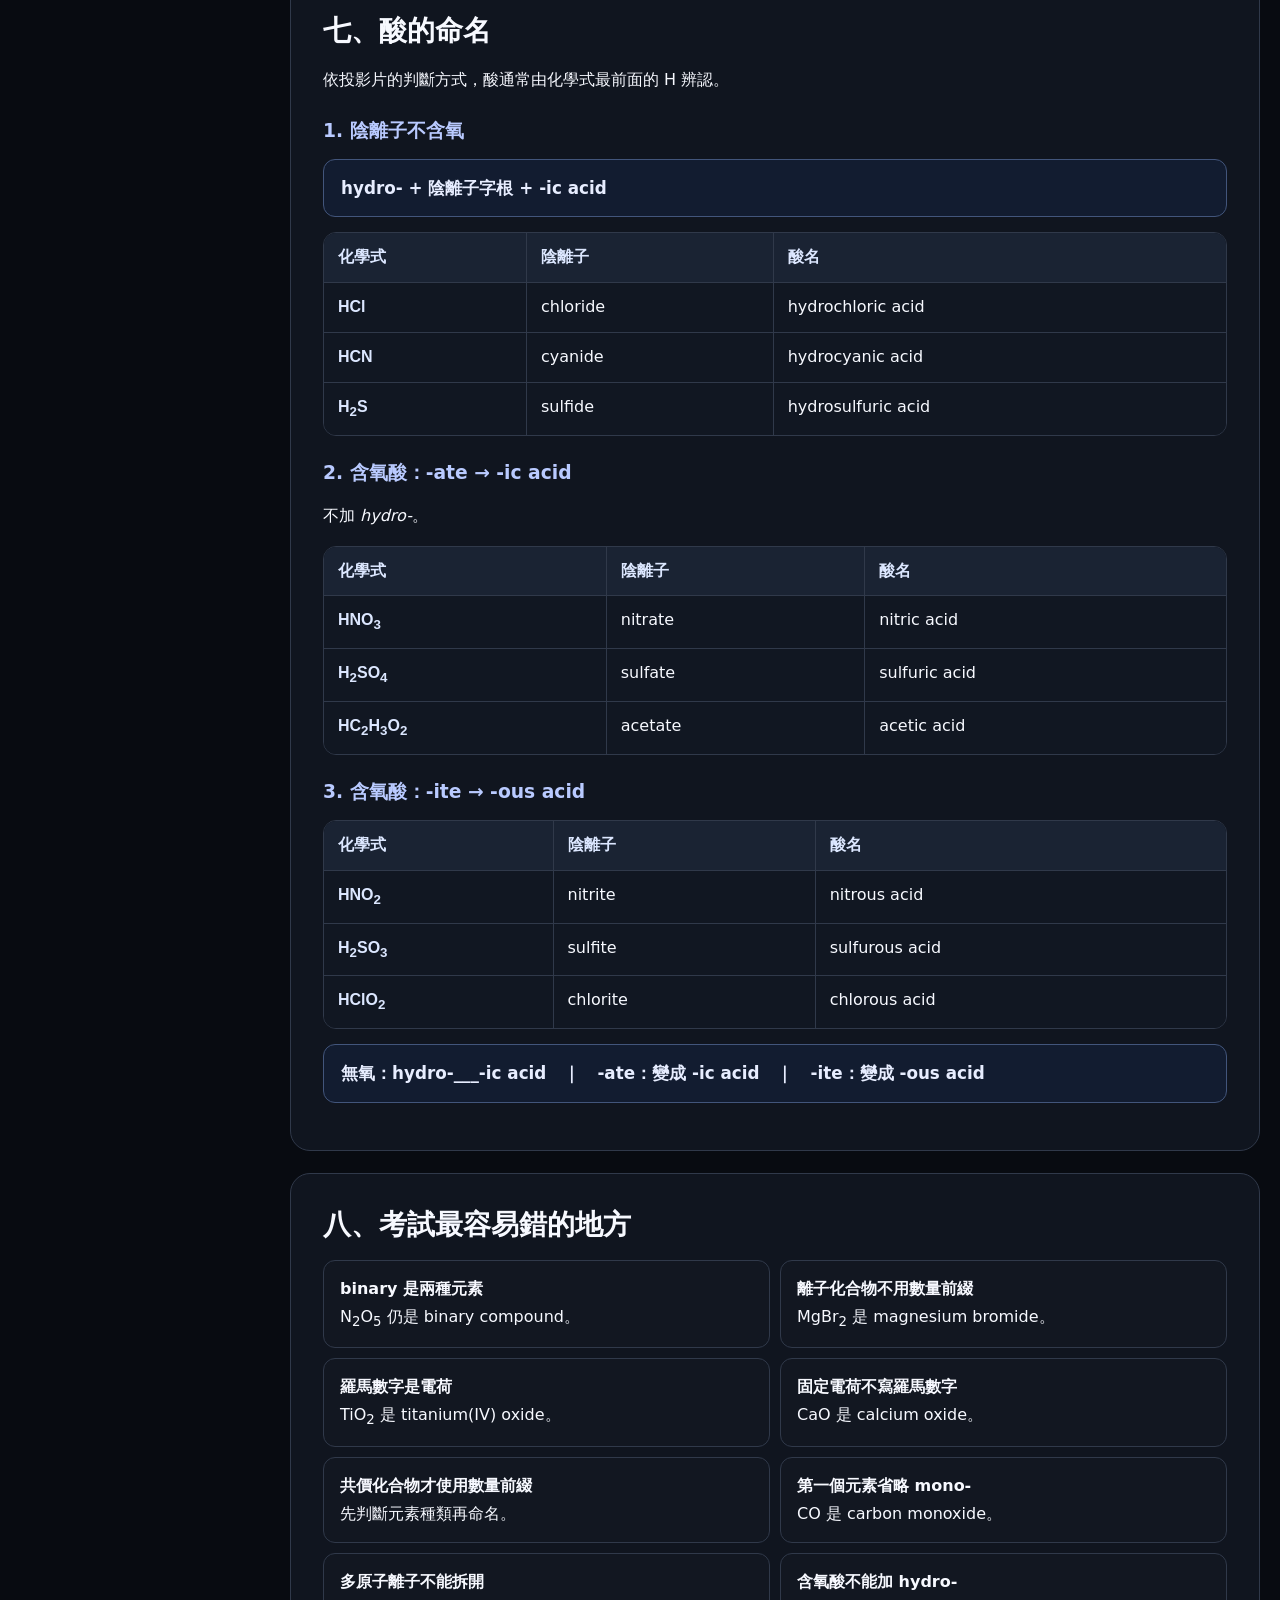
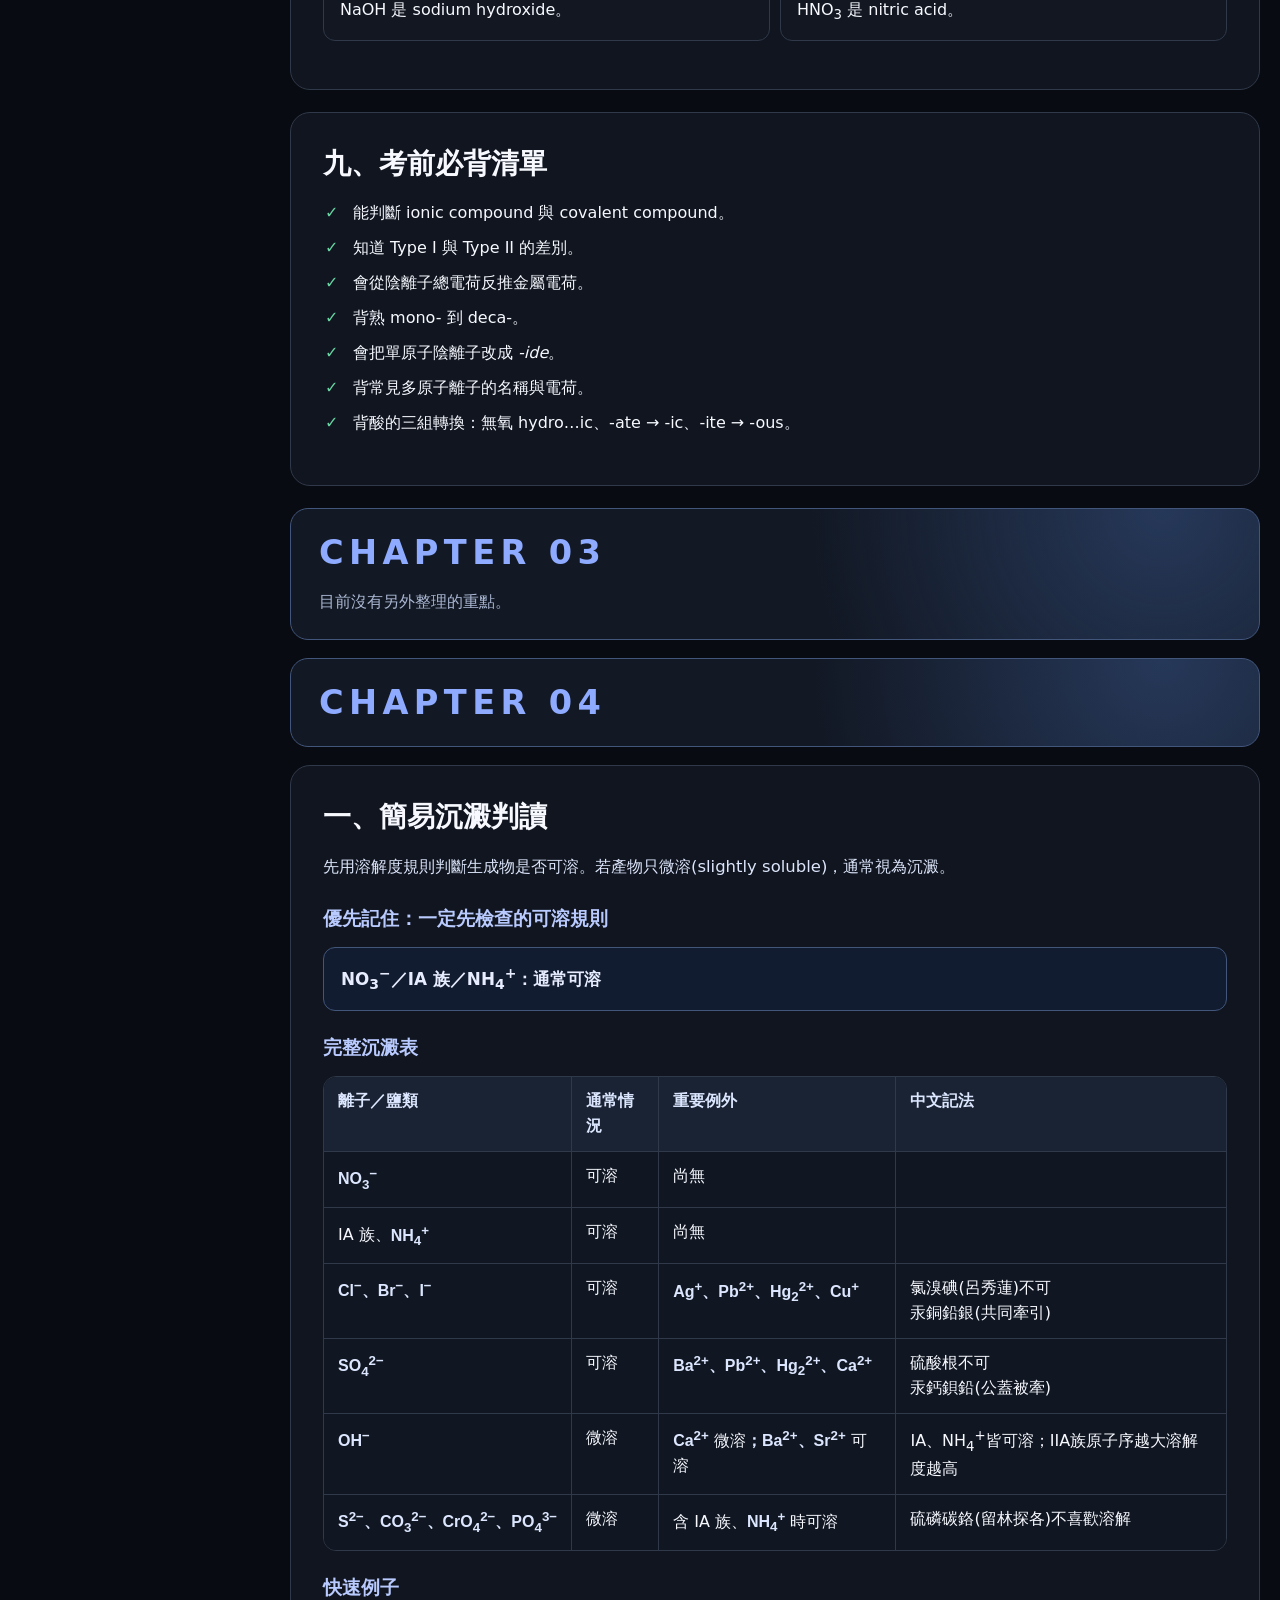
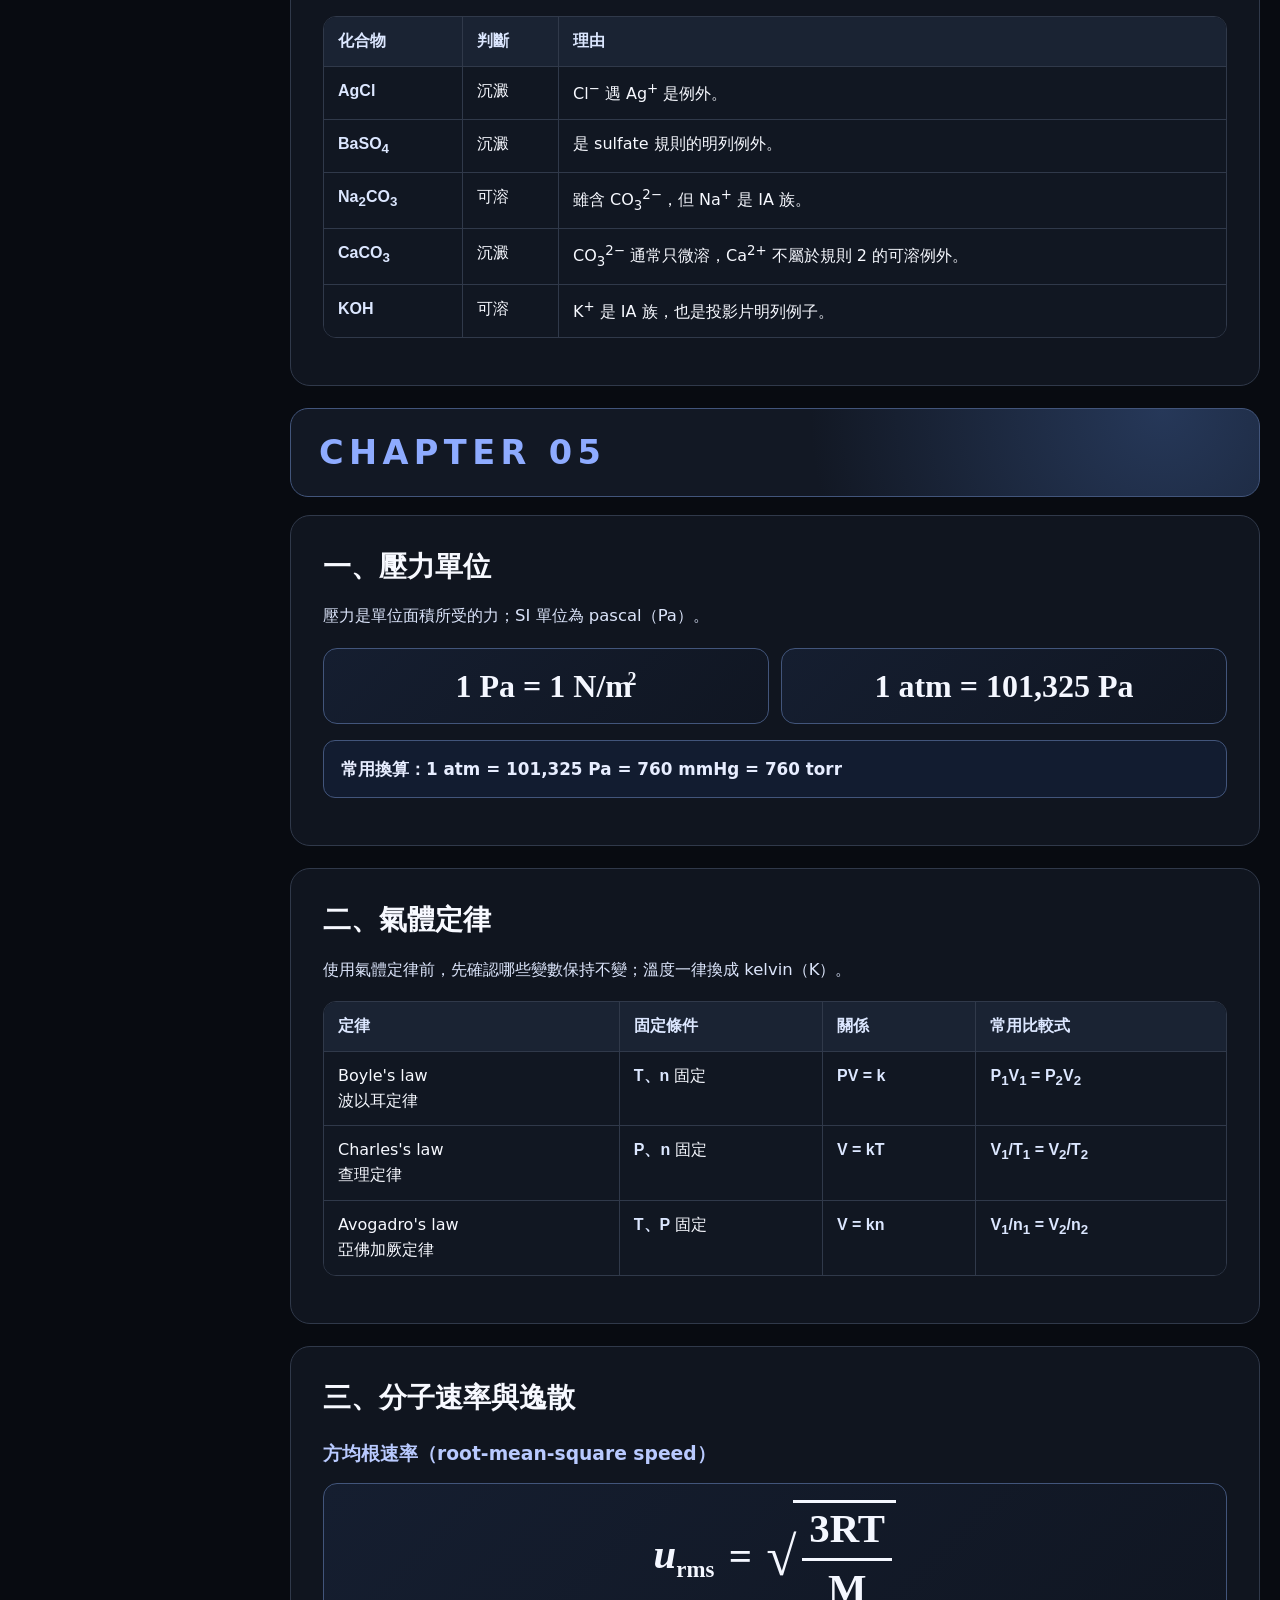
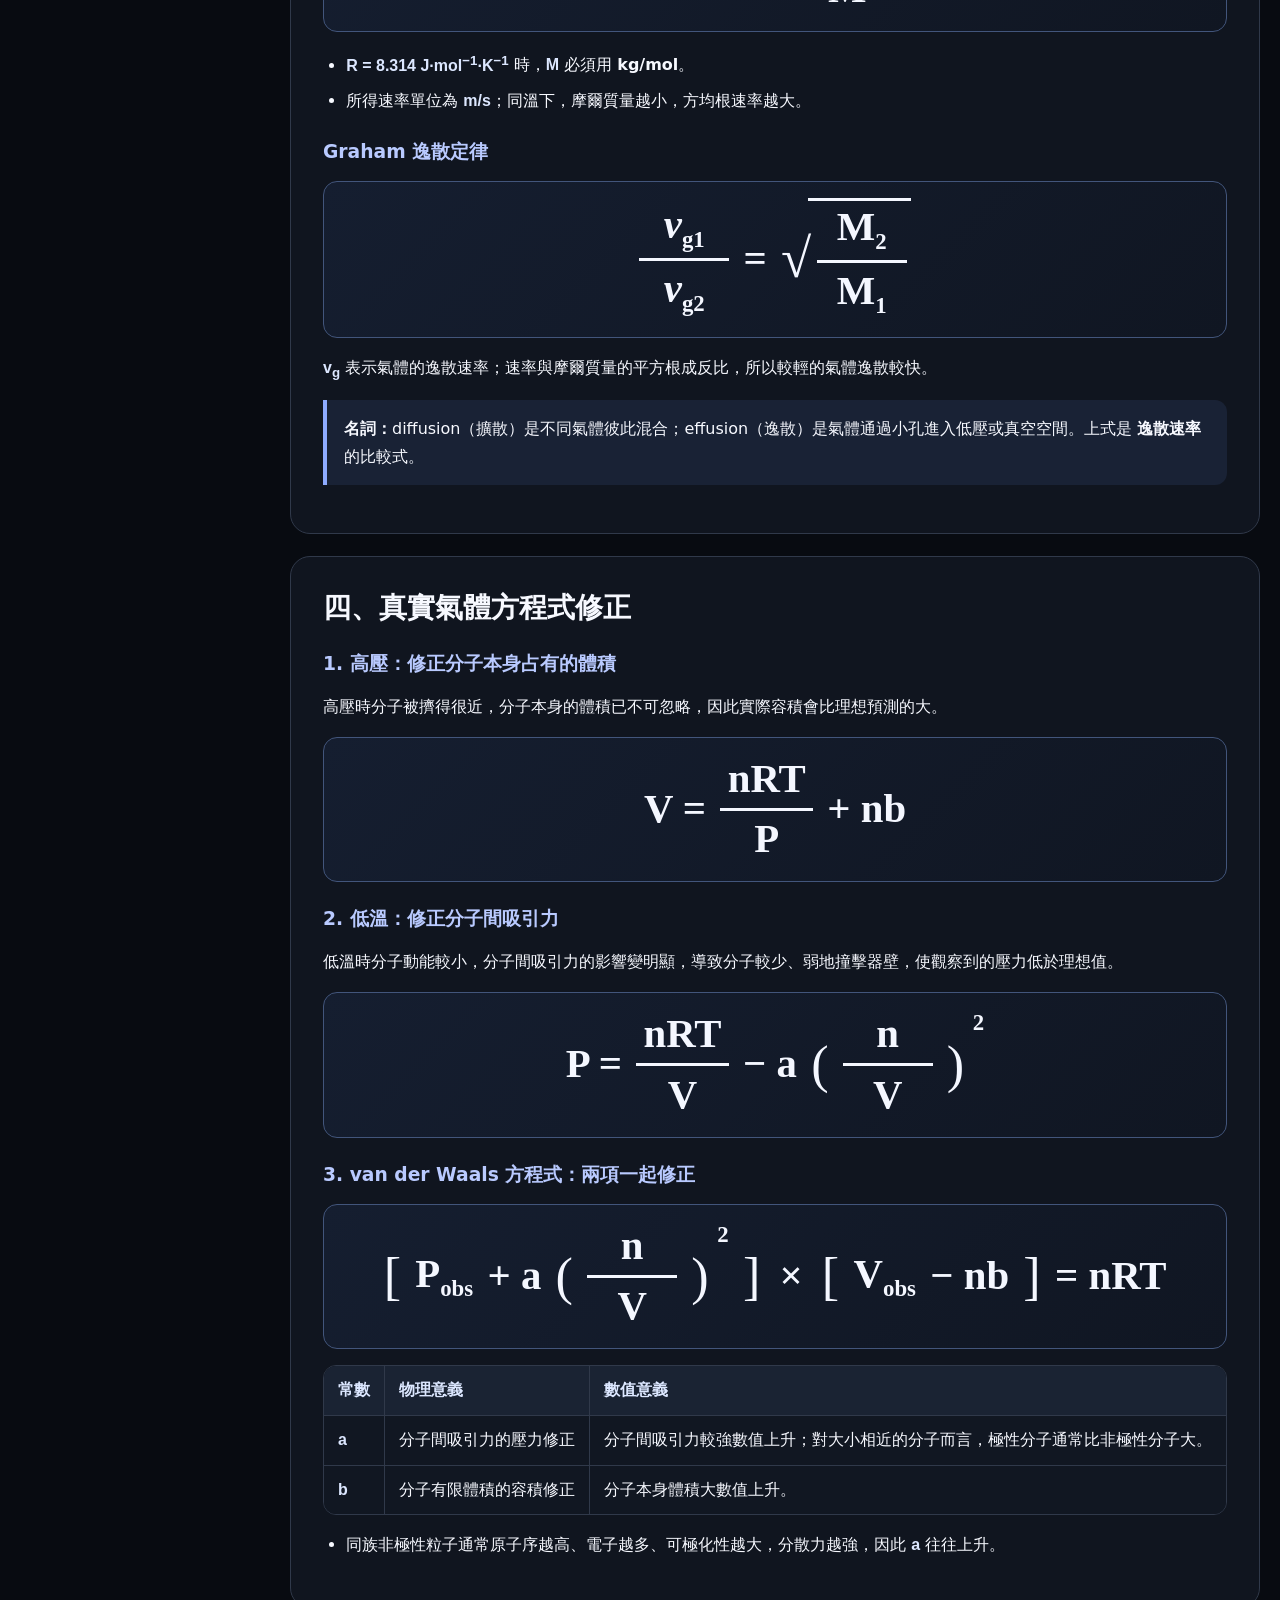
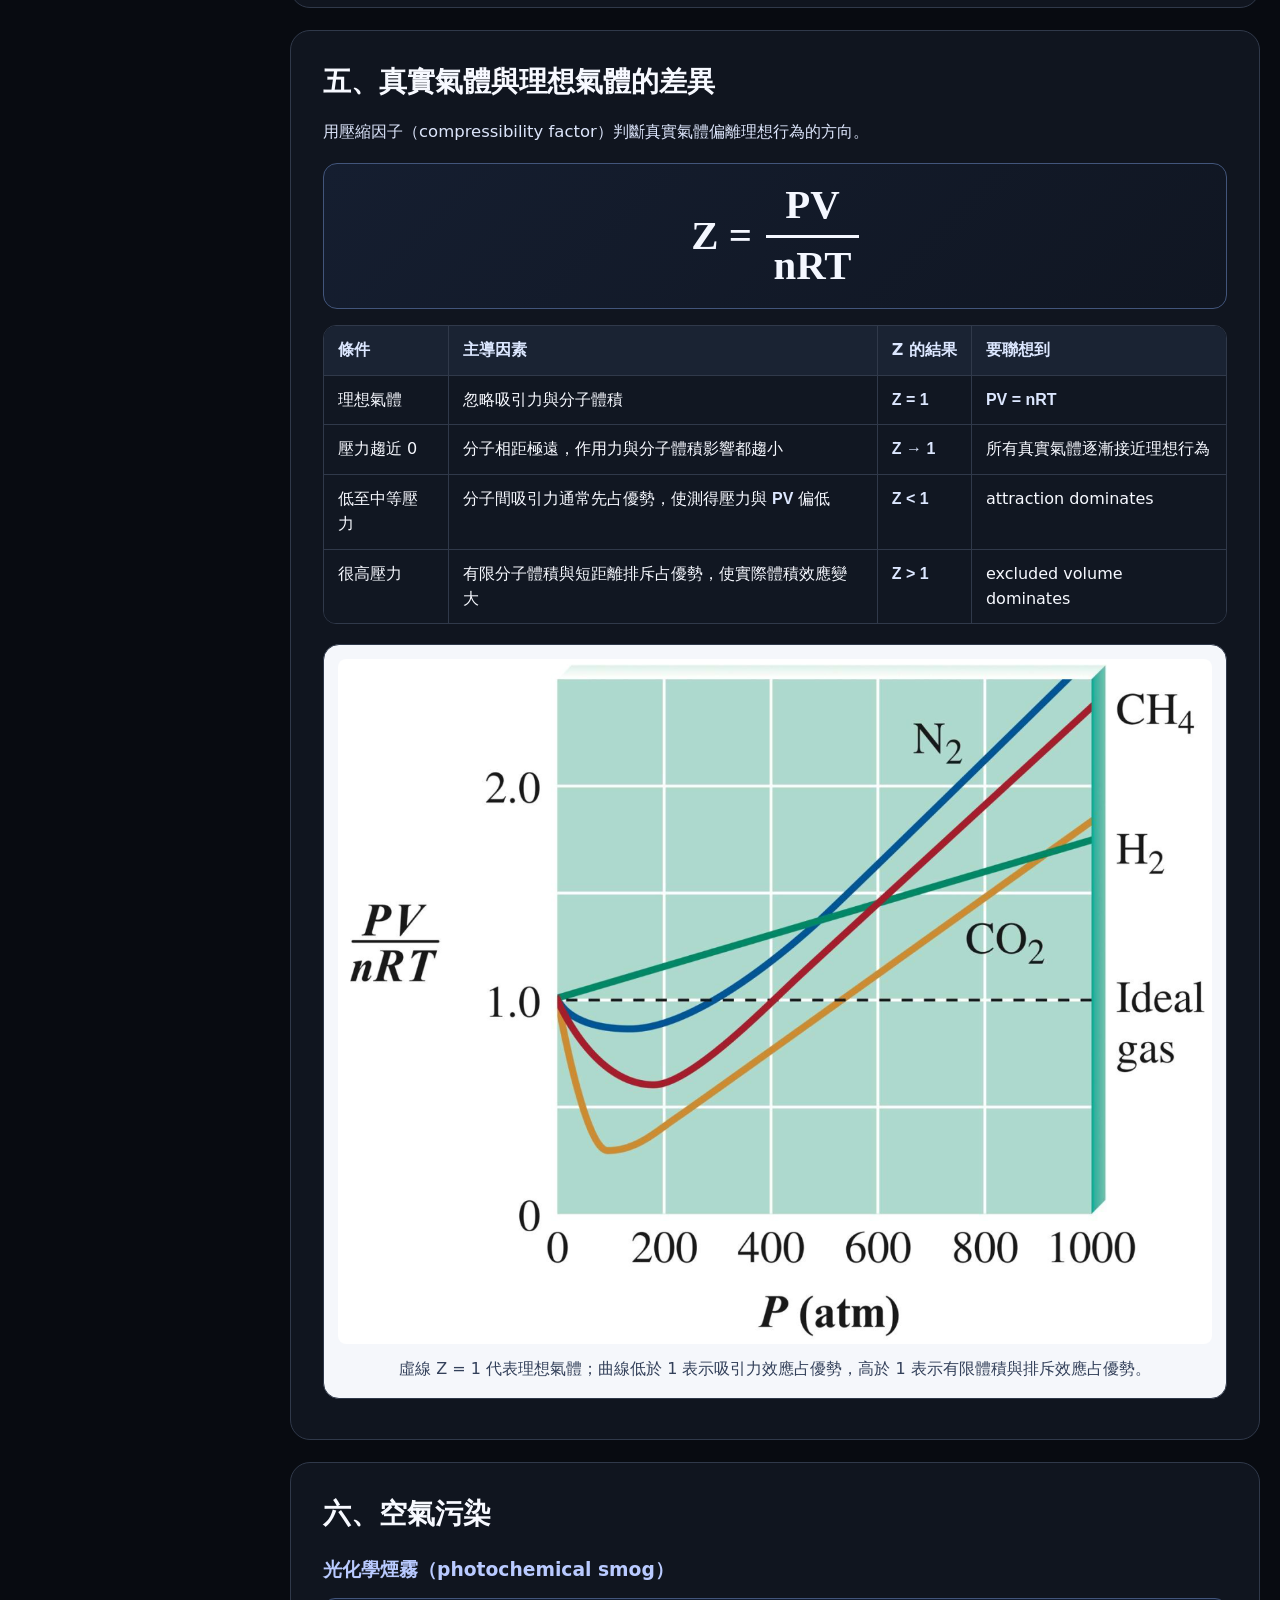
==== commit 2ee5e71b: "Add files via upload" ====
--- a/notes.html
+++ b/notes.html
@@ -6,7 +6,7 @@
   <meta name="theme-color" content="#080b11">
   <meta name="description" content="化學原理期中考複習筆記">
   <title>化原筆記</title>
-  <link rel="stylesheet" href="style.css?v=20261021-notes5">
+  <link rel="stylesheet" href="style.css?v=20261021-notes7">
 </head>
 <body>
   <main class="notes-shell">
@@ -24,7 +24,7 @@
       </div>
       <div class="notes-meta">
         <span class="badge">考前判讀版</span>
-        <span class="badge">更新：2026-10-20</span>
+        <span class="badge">更新：2026-10-21</span>
       </div>
     </header>
 
@@ -77,6 +77,20 @@
           <a href="#ch07-ie">游離能</a>
           <a href="#ch07-ea">電子親和力</a>
         </div>
+        <!--Ch08-->
+        <a class="toc-chapter" href="#ch08">Ch08</a>
+        <div class="toc-subitems">
+          <a href="#ch08-en">電負度</a>
+          <a href="#ch08-lewis">路易士電子模型</a>
+          <a href="#ch08-fc">形式電荷</a>
+          <a href="#ch08-vsepr">VSEPR</a>
+        </div>
+        <!--Ch09-->
+        <a class="toc-chapter" href="#ch09">Ch09</a>
+        <div class="toc-subitems">
+          <a href="#ch09-hybrid">混成軌域</a>
+          <a href="#ch09-mo">MO模型</a>
+        </div>
       </nav>
 
       <article class="notes-content">
@@ -90,15 +104,15 @@
 
           <h3>算有效位數的數字</h3>
           <ol>
-            <li><strong>所有非 0 的數字都有效。</strong></li>
-            <li><strong>夾在非 0 數字之間的 0 有效。</strong>例如 <span class="chem">16.07</span> 有 4 位有效數字。</li>
-            <li><strong>有小數點時，末尾的 0 有效。</strong>例如 <span class="chem">13.00</span> 有 4 位有效數字。</li>
+            <li><strong>所有非 0 的數字。</strong></li>
+            <li><strong>夾在非 0 數字之間的 0 。</strong></li>
+            <li><strong>有小數點時，結尾 0 。</strong></li>
           </ol>
 
           <h3>不算有效位數的 0</h3>
           <ol>
-            <li><strong>第一個非 0 數字前面的 0 無效。</strong>例如 <span class="chem">0.0012</span> 有 2 位有效數字，<span class="chem">0.3</span> 有 1 位有效數字。</li>
-            <li><strong>沒有小數點時，整數末尾的 0 通常視為無效。</strong>例如依本章採用的規則，<span class="chem">150</span> 通常表示 2 位有效數字。</li>
+            <li><strong>第一個非 0 數字前面的 0 。</strong></li>
+            <li><strong>沒有小數點時，整數結尾 0 。</strong></li>
           </ol>
 
           <div class="table-wrap"><table class="notes-table">
@@ -145,8 +159,6 @@
           <div class="memory-rule">標準形式：a × 10<sup>n</sup>，其中 1 ≤ |a| &lt; 10。</div>
 
           <ul>
-            <li>小數點向左移，指數為正。</li>
-            <li>小數點向右移，指數為負。</li>
             <li>小數點移動幾格，就決定指數的大小。</li>
             <li>係數 <span class="chem">a</span> 保留幾位數，就代表幾位有效數字。</li>
           </ul>
@@ -169,38 +181,34 @@
         </section>
         <section class="note-section" id="flow">
           <h2>一、先用這個流程判斷</h2>
-          <p class="note-lead">不要一看到下標就加 <em>di-</em>、<em>tri-</em>。先判斷化合物是哪一類，再套用規則。</p>
           <ol class="decision-flow">
             <li><strong>化學式是否以 H 開頭，而且題目把它當酸？</strong><br>是 → 使用酸的命名規則；否 → 繼續判斷。</li>
             <li><strong>是否為 metal + nonmetal？</strong><br>是 → ionic compound；固定電荷用 Type I，多種電荷用 Type II。</li>
             <li><strong>是否為 nonmetal + nonmetal？</strong><br>是 → binary covalent compound，使用數量前綴。</li>
             <li><strong>是否含有 polyatomic ion？</strong><br>把多原子離子視為完整的一組，保留它的名稱，不拆開命名。</li>
           </ol>
-          <div class="note-callout warning"><strong>為什麼會覺得沒學過？</strong>投影片第 38 頁只寫「多原子離子必須背」，並請學生參考課本 Table 2.5，卻沒有在投影片完整列出那張表。</div>
         </section>
 
         <section class="note-section" id="basics">
           <h2>二、先認得這些字</h2>
           <div class="table-wrap"><table class="notes-table">
-            <thead><tr><th>英文</th><th>中文</th><th>命名時要想到</th></tr></thead>
+            <thead><tr><th>英文</th><th>中文</th><th>屬性</th></tr></thead>
             <tbody>
               <tr><td>binary compound</td><td>二元化合物</td><td>只含兩種元素，不代表只有兩顆原子。</td></tr>
-              <tr><td>cation</td><td>陽離子</td><td>帶正電；離子化合物命名時放前面。</td></tr>
-              <tr><td>anion</td><td>陰離子</td><td>帶負電；命名時放後面。</td></tr>
+              <tr><td>cation</td><td>陽離子</td><td>離子化合物命名時放前面。</td></tr>
+              <tr><td>anion</td><td>陰離子</td><td>命名時放後面。</td></tr>
               <tr><td>monatomic ion</td><td>單原子離子</td><td>陰離子通常改成元素字根 + <em>-ide</em>。</td></tr>
               <tr><td>polyatomic ion</td><td>多原子離子</td><td>整組共同帶電，名稱要整組記住。</td></tr>
-              <tr><td>ionic compound</td><td>離子化合物</td><td>通常是金屬 + 非金屬，或含多原子離子。</td></tr>
-              <tr><td>covalent compound</td><td>共價化合物</td><td>非金屬 + 非金屬，使用數量前綴。</td></tr>
             </tbody>
           </table></div>
           <h3>投影片列出的常見族電荷</h3>
           <div class="table-wrap"><table class="notes-table">
             <thead><tr><th>族</th><th>常見電荷</th></tr></thead>
             <tbody>
-              <tr><td>Alkali metals，第 1A 族</td><td>+1</td></tr>
-              <tr><td>Alkaline earth metals，第 2A 族</td><td>+2</td></tr>
-              <tr><td>Halogens，第 7A 族</td><td>−1</td></tr>
-              <tr><td>Noble gases，第 8A 族</td><td>0</td></tr>
+              <tr><td>Alkali metals，1A 族</td><td>+1</td></tr>
+              <tr><td>Alkaline earth metals，2A 族</td><td>+2</td></tr>
+              <tr><td>Halogens，7A 族</td><td>−1</td></tr>
+              <tr><td>Noble gases，8A 族</td><td>0</td></tr>
             </tbody>
           </table></div>
         </section>
@@ -209,15 +217,15 @@
           <h2>三、Type I：固定電荷的二元離子化合物</h2>
           <ol>
             <li>先念陽離子，再念陰離子。</li>
-            <li>單原子陽離子直接使用元素名稱。</li>
-            <li>單原子陰離子改成元素字根 + <em>-ide</em>。</li>
+            <li>陽離子直接使用元素名稱。</li>
+            <li>陰離子改成元素字根 + <em>-ide</em>。</li>
             <li>不使用 <em>mono-</em>、<em>di-</em>、<em>tri-</em>。</li>
-            <li>固定電荷金屬不寫羅馬數字。</li>
+            <li>金屬電荷固定，不寫羅馬數字。</li>
           </ol>
           <div class="table-wrap"><table class="notes-table">
             <thead><tr><th>化學式</th><th>正確名稱</th><th>提醒</th></tr></thead>
             <tbody>
-              <tr><td class="chem">KCl</td><td>potassium chloride</td><td>K<sup>+</sup> + Cl<sup>−</sup></td></tr>
+              <tr><td class="chem">KCl</td><td>potassium chloride</td><td></td></tr>
               <tr><td class="chem">MgBr<sub>2</sub></td><td>magnesium bromide</td><td>不是 magnesium dibromide。</td></tr>
               <tr><td class="chem">CaO</td><td>calcium oxide</td><td>不寫 calcium(II) oxide。</td></tr>
             </tbody>
@@ -239,10 +247,9 @@
           <ol>
             <li>根據陰離子的總負電荷，反推出金屬的正電荷。</li>
             <li>在金屬名稱後用羅馬數字標出電荷。</li>
-            <li>羅馬數字代表金屬電荷，不是原子數量。</li>
-          </ol>
-          <div class="table-wrap"><table class="notes-table">
-            <thead><tr><th>電荷</th><th>羅馬數字</th><th>投影片例子</th><th>名稱</th></tr></thead>
+          </ol>
+          <div class="table-wrap"><table class="notes-table">
+            <thead><tr><th>電荷</th><th>羅馬數字</th><th>例子</th><th>名稱</th></tr></thead>
             <tbody>
               <tr><td>+1</td><td>(I)</td><td class="chem">CuBr</td><td>copper(I) bromide</td></tr>
               <tr><td>+2</td><td>(II)</td><td class="chem">FeS</td><td>iron(II) sulfide</td></tr>
@@ -250,7 +257,6 @@
               <tr><td>+4</td><td>(IV)</td><td class="chem">PbO<sub>2</sub></td><td>lead(IV) oxide</td></tr>
             </tbody>
           </table></div>
-          <div class="note-callout"><strong>TiO<sub>2</sub>：</strong>兩個 O<sup>2−</sup> 的總電荷是 −4，所以 Ti 必須是 +4，名稱是 <strong>titanium(IV) oxide</strong>。投影片第 49 頁特別用 titanium(II) oxide 當錯誤選項。</div>
         </section>
 
         <section class="note-section" id="polyatomic">
@@ -272,7 +278,7 @@
             </tbody>
           </table></div>
           <div class="table-wrap"><table class="notes-table">
-            <thead><tr><th>化學式</th><th>正確名稱</th></tr></thead>
+            <thead><tr><th>化學式</th><th>名稱</th></tr></thead>
             <tbody>
               <tr><td class="chem">NaOH</td><td>sodium hydroxide</td></tr>
               <tr><td class="chem">Mg(NO<sub>3</sub>)<sub>2</sub></td><td>magnesium nitrate</td></tr>
@@ -281,7 +287,7 @@
               <tr><td class="chem">CaCrO<sub>4</sub></td><td>calcium chromate</td></tr>
             </tbody>
           </table></div>
-          <div class="note-callout"><strong>Sn(OH)<sub>4</sub>：</strong>四組 OH<sup>−</sup> 合計 −4，因此 Sn 是 +4。寫成 <strong>tin(IV) hydroxide</strong>，不是 tin tetrahydroxide。</div>
+          <div class="note-callout"><strong>Sn(OH)<sub>4</sub>：</strong>四組 OH<sup>−</sup> 合計 −4，因此 Sn 是 +4。寫成 <strong>tin(IV) hydroxide</strong></div>
         </section>
 
         <section class="note-section" id="covalent">
@@ -391,14 +397,10 @@
         </section>
         <section class="note-section" id="ch04-precipitation">
           <h2>一、簡易沉澱判讀</h2>
-          <p class="note-lead">先用溶解度規則判斷生成物是否可溶。若產物只微溶（slightly soluble），在這類沉澱反應題中通常視為形成固體沉澱 <span class="chem">(s)</span>。</p>
+          <p class="note-lead">先用溶解度規則判斷生成物是否可溶。若產物只微溶(slightly soluble)，通常視為沉澱。</p>
 
           <h3>優先記住：一定先檢查的可溶規則</h3>
           <div class="memory-rule">NO<sub>3</sub><sup>−</sup>／IA 族／NH<sub>4</sub><sup>+</sup>：通常可溶</div>
-          <ol>
-            <li><strong>硝酸鹽（NO<sub>3</sub><sup>−</sup>）通常可溶。</strong></li>
-            <li><strong>含 IA 族陽離子或 NH<sub>4</sub><sup>+</sup> 的鹽通常可溶。</strong></li>
-          </ol>
 
           <h3>完整沉澱表</h3>
           <div class="table-wrap"><table class="notes-table">
@@ -409,50 +411,41 @@
               <tr>
                 <td class="chem">NO<sub>3</sub><sup>−</sup></td>
                 <td>可溶</td>
-                <td>本投影片未列例外</td>
-                <td>硝酸根通常溶</td>
+                <td>尚無</td>
+                <td></td>
               </tr>
               <tr>
                 <td>IA 族、<span class="chem">NH<sub>4</sub><sup>+</sup></span></td>
                 <td>可溶</td>
-                <td>本投影片未列例外</td>
-                <td>一族、銨根通常溶</td>
+                <td>尚無</td>
+                <td></td>
               </tr>
               <tr>
                 <td class="chem">Cl<sup>−</sup>、Br<sup>−</sup>、I<sup>−</sup></td>
-                <td>通常可溶</td>
-                <td><span class="chem">Ag<sup>+</sup>、Pb<sup>2+</sup>、Hg<sub>2</sub><sup>2+</sup></span></td>
-                <td>氯溴碘，遇銀、鉛、亞汞就沉澱</td>
+                <td>可溶</td>
+                <td><span class="chem">Ag<sup>+</sup>、Pb<sup>2+</sup>、Hg<sub>2</sub><sup>2+</sup>、Cu<sup>+</sup></span></td>
+                <td>氯溴碘(呂秀蓮)不可<br>汞銅鉛銀(共同牽引)</td>
               </tr>
               <tr>
                 <td class="chem">SO<sub>4</sub><sup>2−</sup></td>
-                <td>通常可溶</td>
-                <td><span class="chem">BaSO<sub>4</sub>、PbSO<sub>4</sub>、Hg<sub>2</sub>SO<sub>4</sub>、CaSO<sub>4</sub></span></td>
-                <td>硫酸根遇鋇、鉛、亞汞、鈣例外</td>
+                <td>可溶</td>
+                <td><span class="chem">Ba<sup>2+</sup>、Pb<sup>2+</sup>、Hg<sub>2</sub><sup>2+</sup>、Ca<sup>2+</sup></span></td>
+                <td>硫酸根不可<br>汞鈣鋇鉛(公蓋被牽)</td>
               </tr>
               <tr>
                 <td class="chem">OH<sup>−</sup></td>
-                <td>大多只微溶</td>
-                <td><span class="chem">NaOH、KOH</span> 可溶；<span class="chem">Ba(OH)<sub>2</sub>、Ca(OH)<sub>2</sub></span> 僅 marginally soluble</td>
-                <td>OH<sup>−</sup> 多半沉；Na、K 溶，Ca、Ba 僅有限度溶解</td>
+                <td>微溶</td>
+                <td><span class="chem">Ca<sup>2+</sup></span> 微溶<span class="chem">；Ba<sup>2+</sup>、Sr<sup>2+</sup></span> 可溶</td>
+                <td>IA、NH<sub>4</sub><sup>+</sup>皆可溶；IIA族原子序越大溶解度越高</td>
               </tr>
               <tr>
                 <td class="chem">S<sup>2−</sup>、CO<sub>3</sub><sup>2−</sup>、CrO<sub>4</sub><sup>2−</sup>、PO<sub>4</sub><sup>3−</sup></td>
-                <td>大多只微溶</td>
-                <td>含 IA 族陽離子或 <span class="chem">NH<sub>4</sub><sup>+</sup></span> 時可溶</td>
-                <td>磷、碳、鉻、硫通常沉；遇一族或銨才溶</td>
+                <td>微溶</td>
+                <td>含 IA 族、<span class="chem">NH<sub>4</sub><sup>+</sup></span> 時可溶</td>
+                <td>硫磷碳鉻(留林探各)不喜歡溶解</td>
               </tr>
             </tbody>
           </table></div>
-
-          <h3>你的五句筆記，修正後這樣背</h3>
-          <ol class="decision-flow">
-            <li><strong>NO<sub>3</sub><sup>−</sup>、IA、NH<sub>4</sub><sup>+</sup> 通常可溶。</strong><br>其中 NO<sub>3</sub><sup>−</sup> 是陰離子規則；IA 與 NH<sub>4</sub><sup>+</sup> 是陽離子規則。</li>
-            <li><strong>Cl<sup>−</sup>、Br<sup>−</sup>、I<sup>−</sup> 通常可溶，遇 Ag<sup>+</sup>、Pb<sup>2+</sup>、Hg<sub>2</sub><sup>2+</sup> 例外。</strong></li>
-            <li><strong>SO<sub>4</sub><sup>2−</sup> 通常可溶，但 BaSO<sub>4</sub>、PbSO<sub>4</sub>、Hg<sub>2</sub>SO<sub>4</sub>、CaSO<sub>4</sub> 例外。</strong></li>
-            <li><strong>OH<sup>−</sup> 不能直接背成「IA／IIA 都可溶」。</strong><br>投影片只明列 NaOH、KOH 可溶；Ca(OH)<sub>2</sub>、Ba(OH)<sub>2</sub> 是 marginally soluble。</li>
-            <li><strong>PO<sub>4</sub><sup>3−</sup>、CO<sub>3</sub><sup>2−</sup>、CrO<sub>4</sub><sup>2−</sup>、S<sup>2−</sup> 通常只微溶。</strong><br>只有搭配 IA 族陽離子或 NH<sub>4</sub><sup>+</sup> 時，才套用可溶例外。</li>
-          </ol>
 
           <h3>快速例子</h3>
           <div class="table-wrap"><table class="notes-table">
@@ -465,8 +458,6 @@
               <tr><td class="chem">KOH</td><td>可溶</td><td>K<sup>+</sup> 是 IA 族，也是投影片明列例子。</td></tr>
             </tbody>
           </table></div>
-
-          <div class="note-callout warning"><strong>用詞注意：</strong>老師投影片寫的是 <em>only slightly soluble</em>，嚴格來說不等於絕對不溶；但在一般沉澱反應與淨離子方程式題目中，通常把它們視為會形成沉澱。</div>
         </section>
 
         <!--Ch05內容-->
@@ -493,13 +484,12 @@
               <tr><td>Avogadro's law<br>亞佛加厥定律</td><td><span class="chem">T、P</span> 固定</td><td class="chem">V = kn</td><td class="chem">V<sub>1</sub>/n<sub>1</sub> = V<sub>2</sub>/n<sub>2</sub></td></tr>
             </tbody>
           </table></div>
-          <div class="note-callout"><strong>判讀：</strong>Boyle 是反比；Charles 與 Avogadro 是正比。Charles 定律的溫度必須使用 K，<span class="chem">T(K) = t(°C) + 273.15</span>。</div>
         </section>
         <section class="note-section" id="ch05-speed">
           <h2>三、分子速率與逸散</h2>
           <h3>方均根速率（root-mean-square speed）</h3>
           <div class="formula-card formula-large" aria-label="u rms equals square root of 3 R T over M">
-            <i>u</i><sub>rms</sub> = <span class="radical">√</span><span class="radicand"><span class="formula-fraction"><span>3RT</span><span>M</span></span></span>
+            <span><i>u</i><sub>rms</sub></span> = <span class="radical">√</span><span class="radicand"><span class="formula-fraction"><span>3RT</span><span>M</span></span></span>
           </div>
           <ul>
             <li><span class="chem">R = 8.314 J·mol<sup>−1</sup>·K<sup>−1</sup></span> 時，<span class="chem">M</span> 必須用 <strong>kg/mol</strong>。</li>
@@ -517,37 +507,35 @@
         </section>
         <section class="note-section" id="ch05-correction">
           <h2>四、真實氣體方程式修正</h2>
-          <p class="note-lead">理想氣體忽略分子本身的體積與分子間作用力；高壓或低溫時，這兩項假設容易失效。</p>
 
           <h3>1. 高壓：修正分子本身占有的體積</h3>
-          <p>高壓時分子被擠得很近，分子本身的體積已占據容器中不可忽略的部分。真正可供分子移動的自由體積為 <span class="chem">V − nb</span>，因此實際容積會比理想氣體式預測的值大。</p>
+          <p>高壓時分子被擠得很近，分子本身的體積已不可忽略，因此實際容積會比理想預測的大。</p>
           <div class="formula-card formula-large">
             V = <span class="formula-fraction"><span>nRT</span><span>P</span></span> + nb
           </div>
 
           <h3>2. 低溫：修正分子間吸引力</h3>
-          <p>低溫時分子動能較小，分子間吸引力的影響變明顯；分子較少、也較弱地撞擊容器壁，使觀察到的壓力低於理想值。</p>
+          <p>低溫時分子動能較小，分子間吸引力的影響變明顯，導致分子較少、弱地撞擊器壁，使觀察到的壓力低於理想值。</p>
           <div class="formula-card formula-large">
             P = <span class="formula-fraction"><span>nRT</span><span>V</span></span> − a<span class="formula-paren">(</span><span class="formula-fraction"><span>n</span><span>V</span></span><span class="formula-paren">)</span><sup>2</sup>
           </div>
 
           <h3>3. van der Waals 方程式：兩項一起修正</h3>
           <div class="formula-card formula-large formula-wrap">
-            <span class="formula-bracket">[</span>P + a<span class="formula-paren">(</span><span class="formula-fraction"><span>n</span><span>V</span></span><span class="formula-paren">)</span><sup>2</sup><span class="formula-bracket">]</span>
+            <span class="formula-bracket">[</span><span>P<sub>obs</sub></span> + a<span class="formula-paren">(</span><span class="formula-fraction"><span>n</span><span>V</span></span><span class="formula-paren">)</span><sup>2</sup><span class="formula-bracket">]</span>
             <span class="formula-times">×</span>
-            <span class="formula-bracket">[</span>V − nb<span class="formula-bracket">]</span> = nRT
-          </div>
-
-          <div class="table-wrap"><table class="notes-table">
-            <thead><tr><th>常數</th><th>物理意義</th><th>數值變大代表</th></tr></thead>
-            <tbody>
-              <tr><td class="chem">a</td><td>分子間吸引力的壓力修正</td><td>分子間吸引力較強。對大小相近的分子而言，極性分子通常比非極性分子有較大的 <span class="chem">a</span>。</td></tr>
-              <tr><td class="chem">b</td><td>分子有限體積的容積修正</td><td>分子本身的有效體積較大。</td></tr>
-            </tbody>
-          </table></div>
-          <ul>
-            <li>同族非極性粒子通常原子序越高、電子越多、可極化性越大，London dispersion force 越強，因此 <span class="chem">a</span> 往往上升。</li>
-            <li>粒子半徑或分子尺寸越大，排除體積越大，因此 <span class="chem">b</span> 往往上升。</li>
+            <span class="formula-bracket">[</span><span>V<sub>obs</sub></span> − nb<span class="formula-bracket">]</span> = nRT
+          </div>
+
+          <div class="table-wrap"><table class="notes-table">
+            <thead><tr><th>常數</th><th>物理意義</th><th>數值意義</th></tr></thead>
+            <tbody>
+              <tr><td class="chem">a</td><td>分子間吸引力的壓力修正</td><td>分子間吸引力較強數值上升；對大小相近的分子而言，極性分子通常比非極性分子大。</td></tr>
+              <tr><td class="chem">b</td><td>分子有限體積的容積修正</td><td>分子本身體積大數值上升。</td></tr>
+            </tbody>
+          </table></div>
+          <ul>
+            <li>同族非極性粒子通常原子序越高、電子越多、可極化性越大，分散力越強，因此 <span class="chem">a</span> 往往上升。</li>
           </ul>
         </section>
         <section class="note-section" id="ch05-real-gas">
@@ -566,8 +554,8 @@
             </tbody>
           </table></div>
           <figure class="note-figure">
-            <img src="真實氣體差異.png" alt="數種真實氣體在 200 K 時，壓縮因子 PV 除以 nRT 隨壓力變化的曲線">
-            <figcaption>虛線 <span class="chem">Z = 1</span> 代表理想氣體；曲線低於 1 表示吸引力效應占優勢，高於 1 表示有限體積與排斥效應占優勢。</figcaption>
+            <img src="圖片\真實氣體差異.png" alt="數種真實氣體在 200 K 時，壓縮因子 PV 除以 nRT 隨壓力變化的曲線">
+            <figcaption>虛線 Z = 1 代表理想氣體；曲線低於 1 表示吸引力效應占優勢，高於 1 表示有限體積與排斥效應占優勢。</figcaption>
           </figure>
         </section>
         <section class="note-section" id="ch05-air-pollution">
@@ -575,9 +563,9 @@
           <h3>光化學煙霧（photochemical smog）</h3>
           <div class="memory-rule">時間順序：NO → NO<sub>2</sub> → O<sub>3</sub></div>
           <ol>
-            <li>汽、機車引擎的高溫使 <span class="chem">N<sub>2</sub></span> 與 <span class="chem">O<sub>2</sub></span> 生成 <span class="chem">NO</span>。</li>
-            <li><span class="chem">NO</span> 在空氣中進一步被氧化成 <span class="chem">NO<sub>2</sub></span>。</li>
-            <li>中午附近的日光／紫外線使 <span class="chem">NO<sub>2</sub> → NO + O</span>。</li>
+            <li>引擎高溫使 <span class="chem">N<sub>2</sub></span> 與 <span class="chem">O<sub>2</sub></span> 生成 <span class="chem">NO</span>。</li>
+            <li><span class="chem">NO</span> 在空氣中被氧化成 <span class="chem">NO<sub>2</sub></span>。</li>
+            <li>中午的紫外線使 <span class="chem">NO<sub>2</sub> → NO + O</span>。</li>
             <li>游離氧原子再與氧氣反應：<span class="chem">O + O<sub>2</sub> → O<sub>3</sub></span>，形成臭氧。</li>
           </ol>
 
@@ -588,8 +576,12 @@
           <p>煤中的硫燃燒生成 <span class="chem">SO<sub>2</sub></span>，再氧化成 <span class="chem">SO<sub>3</sub></span>；<span class="chem">SO<sub>3</sub></span> 與水形成具腐蝕性的硫酸，是酸雨來源之一。</p>
           <p>煙道氣洗滌器（scrubber）可利用石灰石除去 <span class="chem">SO<sub>2</sub></span>：</p>
           <div class="formula-grid formula-grid-2">
-            <div class="formula-card">CaCO<sub>3</sub> → CaO + CO<sub>2</sub></div>
-            <div class="formula-card">CaO + SO<sub>2</sub> → CaSO<sub>3</sub>(s)</div>
+            <div class="formula-card">
+              <span>CaCO<sub>3</sub> → CaO + CO<sub>2</sub></span>
+            </div>
+            <div class="formula-card">
+              <span>CaO + SO<sub>2</sub> → CaSO<sub>3</sub>(s)</span>
+            </div>
           </div>
         </section>
         
@@ -690,9 +682,142 @@
           </ol>
           <div class="note-callout"><strong>看清楚題目的正負號定義：</strong>若 EA 指反應能量變化，越有利通常寫成「越負」；若題目把 EA 當作放出能量的大小，則會說數值越大。兩種說法都可能出現。</div>
         </section>
+        <!--Ch08內容-->
+        <section class="chapter-heading" id="ch08">
+          <h2 class="eyebrow">CHAPTER 08</h2>
+        </section>
+        <section class="note-section" id="ch08-en">
+          <h2>一、電負度（electronegativity, EN）</h2>
+          <p class="note-lead">原子在分子中吸引共用電子的能力。</p>
+          <div class="table-wrap"><table class="notes-table">
+            <thead><tr><th>元素</th><th>Pauling 電負度</th><th>重點</th></tr></thead>
+            <tbody>
+              <tr><td>F</td><td>4.0</td><td>最高</td></tr>
+              <tr><td>O</td><td>3.5</td><td rowspan="4">常用比較值</td></tr>
+              <tr><td>N</td><td>3.0</td></tr>
+              <tr><td>C</td><td>2.5</td></tr>
+              <tr><td>H</td><td>2.1</td></tr>
+              <tr><td>Cs</td><td>0.7</td><td>最低</td></tr>
+            </tbody>
+          </table></div>
+          <ul>
+            <li><strong>同週期由左到右上升：</strong>有效核電荷增加、原子半徑減小，吸引鍵結電子的能力增強。</li>
+            <li><strong>同族由上到下降低：</strong>價層離核更遠、屏蔽增加，吸引鍵結電子的能力減弱。</li>
+          </ul>
+
+          <h3>偶極矩與分子極性</h3>
+          <p>鍵偶極箭頭由部分正電端指向部分負電端，箭尾以十字符號標示正端。分子是否具有淨偶極矩，還要看所有鍵偶極的<strong>向量和</strong>；對稱分子可能互相抵消。</p>
+
+          <h3>晶格能</h3>
+          <div class="formula-card formula-large">
+            <span>晶格能大小 = k<span class="formula-paren">(</span><span class="formula-fraction"><span>|Q<sub>1</sub>Q<sub>2</sub>|</span><span>r</span></span><span class="formula-paren">)</span></span>
+          </div>
+          <p><span class="chem">Q<sub>1</sub>、Q<sub>2</sub></span> 是離子電荷，<span class="chem">r</span> 是正、負離子中心間距離。<strong>電荷乘積越大、離子距離越小，晶格能大小越大。</strong></p>
+
+          <h3>百分比離子性</h3>
+          <div class="formula-card formula-large formula-wrap">
+            <span>% 離子性 = <span class="formula-fraction"><span>測量的偶極矩</span><span>電子完全轉移時的理論偶極矩</span></span> × 100%</span>
+          </div>
+          <p>實際鍵結是連續變化的；即使電負度差很大，也沒有鍵達到完全 100% 離子性。</p>
+        </section>
+        <section class="note-section" id="ch08-lewis">
+          <h2>二、Lewis 電子模型</h2>
+          <ul>
+            <li>H 遵守 duet rule，周圍最多 2 個電子。</li>
+            <li>C、N、O、F 等第二週期元素不可超過八隅體。</li>
+            <li>第三週期以後的<strong>中心原子</strong>才可能形成 expanded octet。</li>
+            <li>Be、B 常形成不足八隅體；常見情況分別為中心原子周圍 4、6 個電子。</li>
+            <li>分配剩餘電子時，通常先滿足外圍、電負度較大的原子，再處理中心原子。</li>
+          </ul>
+        </section>
+        <section class="note-section" id="ch08-fc">
+          <h2>三、形式電荷（formal charge）</h2>
+          <div class="formula-card formula-large">
+            <span>形式電荷 = 自由原子的價電子數 − 分子中分配給該原子的有效電子數</span>
+          </div>
+          <ol>
+            <li>所有原子的形式電荷總和，必須等於分子或離子的總電荷。</li>
+            <li>比較非等價 Lewis 結構時，形式電荷越接近 0 越好。</li>
+            <li>若必須出現負形式電荷，應盡量放在電負度較大的原子上。</li>
+          </ol>
+        </section>
+        <section class="note-section" id="ch08-vsepr">
+          <h2>四、VSEPR</h2>
+          <p class="note-lead">先畫 Lewis 結構，再數中心原子的電子域。單鍵、雙鍵、三鍵都各算 1 個電子域；每一對孤電子也算 1 個。</p>
+          <div class="table-wrap"><table class="notes-table">
+            <thead><tr><th>電子域數</th><th>電子域幾何</th><th>理想鍵角</th><th>混成</th></tr></thead>
+            <tbody>
+              <tr><td>2</td><td>linear</td><td>180°</td><td>sp</td></tr>
+              <tr><td>3</td><td>trigonal planar</td><td>120°</td><td>sp²</td></tr>
+              <tr><td>4</td><td>tetrahedral</td><td>109.5°</td><td>sp³</td></tr>
+              <tr><td>5</td><td>trigonal bipyramidal</td><td>90°、120°、180°</td><td>dsp³</td></tr>
+              <tr><td>6</td><td>octahedral</td><td>90°、180°</td><td>d²sp³</td></tr>
+            </tbody>
+          </table></div>
+          <ul>
+            <li><strong>5 電子域：</strong>孤電子優先放在 equatorial position，因為只有兩個 90° 排斥。</li>
+            <li><strong>6 電子域：</strong>六個位置原本等價；若有兩對孤電子，兩者優先互相呈 180°，形成 square planar 的原子排列。</li>
+            <li>孤電子排斥力大於鍵結電子，通常會把實際鍵角壓得比理想鍵角小。</li>
+          </ul>
+        </section>
+        <!--Ch09內容-->
+        <section class="chapter-heading" id="ch09">
+          <h2 class="eyebrow">CHAPTER 09</h2>
+        </section>
+        <section class="note-section" id="ch09-hybrid">
+          <h2>一、混成軌域與 π 鍵</h2>
+          <div class="table-wrap"><table class="notes-table">
+            <thead><tr><th>電子域數</th><th>混成</th><th>混成軌域數</th><th>剩餘未混成 p 軌域</th><th>幾何</th></tr></thead>
+            <tbody>
+              <tr><td>2</td><td>sp</td><td>2</td><td>2</td><td>linear</td></tr>
+              <tr><td>3</td><td>sp²</td><td>3</td><td>1</td><td>trigonal planar</td></tr>
+              <tr><td>4</td><td>sp³</td><td>4</td><td>0</td><td>tetrahedral</td></tr>
+              <tr><td>5</td><td>dsp³</td><td>5</td><td>—</td><td>trigonal bipyramidal</td></tr>
+              <tr><td>6</td><td>d²sp³</td><td>6</td><td>—</td><td>octahedral</td></tr>
+            </tbody>
+          </table></div>
+          <ul>
+            <li>混成是原生原子軌域混合，產生方向與能量適合鍵結的新軌域；混成前後的軌域總數守恆。</li>
+            <li>σ 鍵沿核間軸頭對頭重疊；π 鍵由兩個平行、未混成的 p 軌域側向重疊。</li>
+            <li>單鍵 = 1σ；雙鍵 = 1σ + 1π；三鍵 = 1σ + 2π。</li>
+            <li>π 鍵上下兩側的電子雲要求 p 軌域保持平行，因此會限制鍵的自由旋轉。</li>
+          </ul>
+        </section>
+        <section class="note-section" id="ch09-mo">
+          <h2>二、分子軌域模型（MO model）</h2>
+          <ul>
+            <li>原子軌域組合成延伸於整個分子的分子軌域；組合前後軌域數守恆。</li>
+            <li>bonding MO 能量較低；antibonding MO 能量較高，使用星號 <span class="chem">*</span> 標示。</li>
+          </ul>
+
+          <h3>鍵級（bond order）</h3>
+          <div class="formula-card formula-large">
+            <span>鍵級 = <span class="formula-fraction"><span>鍵結電子數 − 反鍵結電子數</span><span>2</span></span></span>
+          </div>
+          <p>鍵級越大，通常鍵越強、鍵長越短；鍵級大於 0 才預測有淨鍵結。</p>
+
+          <h3>第二週期同核雙原子的 2p 能階順序</h3>
+          <div class="table-wrap"><table class="notes-table">
+            <thead><tr><th>分子</th><th>重要順序</th><th>原因</th></tr></thead>
+            <tbody>
+              <tr><td class="chem">B<sub>2</sub>、C<sub>2</sub>、N<sub>2</sub></td><td class="chem">π2p &lt; σ2p</td><td>s-p mixing 使 σ2p 能量被推高。</td></tr>
+              <tr><td class="chem">O<sub>2</sub>、F<sub>2</sub>、Ne<sub>2</sub></td><td class="chem">σ2p &lt; π2p</td><td>2s、2p 能量差變大，s-p mixing 減弱。</td></tr>
+            </tbody>
+          </table></div>
+
+          <h3>磁性</h3>
+          <ul>
+            <li>有一個以上未配對電子：<strong>paramagnetic，順磁性</strong>，會被磁場吸引。</li>
+            <li>所有電子都成對：<strong>diamagnetic，反磁性</strong>。</li>
+          </ul>
+
+          <h3>異核雙原子：HF</h3>
+          <p>F 的電負度較大，2p 原子軌域能量低於 H 的 1s；因此 HF 的鍵結電子機率較偏向 F。一般而言，同週期原子序增加時，有效核電荷上升，價軌域能量下降。</p>
+          <div class="note-callout"><strong>MO 組合條件：</strong>兩個原子軌域要有相容的對稱性，且能量越接近，混合越有效。</div>
+        </section>
       </article>
     </div>
-    <footer class="notes-footer">Ch01 依個人課堂筆記整理；Ch02、Ch04、Ch05 與 Ch07 依老師投影片整理。後續可持續加入新筆記章節。</footer>
+    <footer class="notes-footer">Ch01 依個人課堂筆記整理；Ch02、Ch04、Ch05、Ch07、Ch08 與 Ch09 依老師投影片整理。後續可持續加入新筆記章節。</footer>
   </main>
 </body>
 </html>
